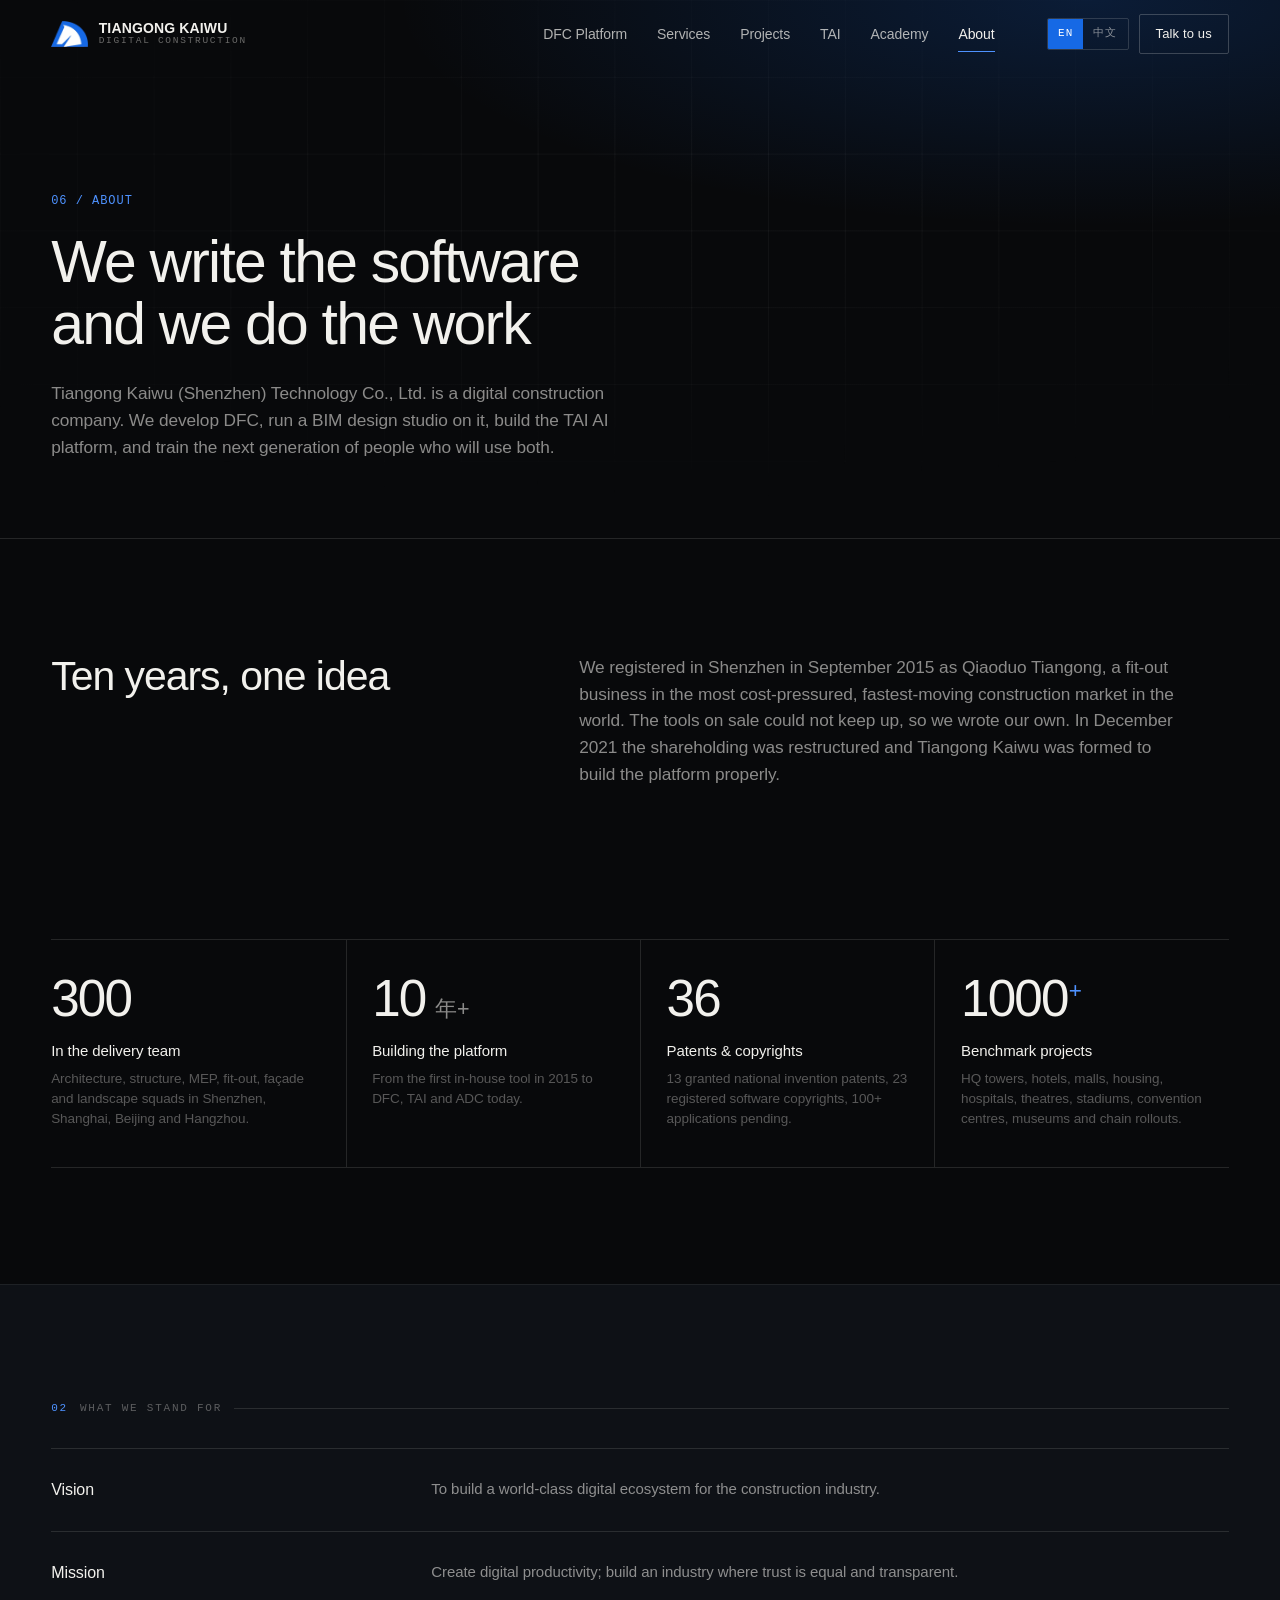
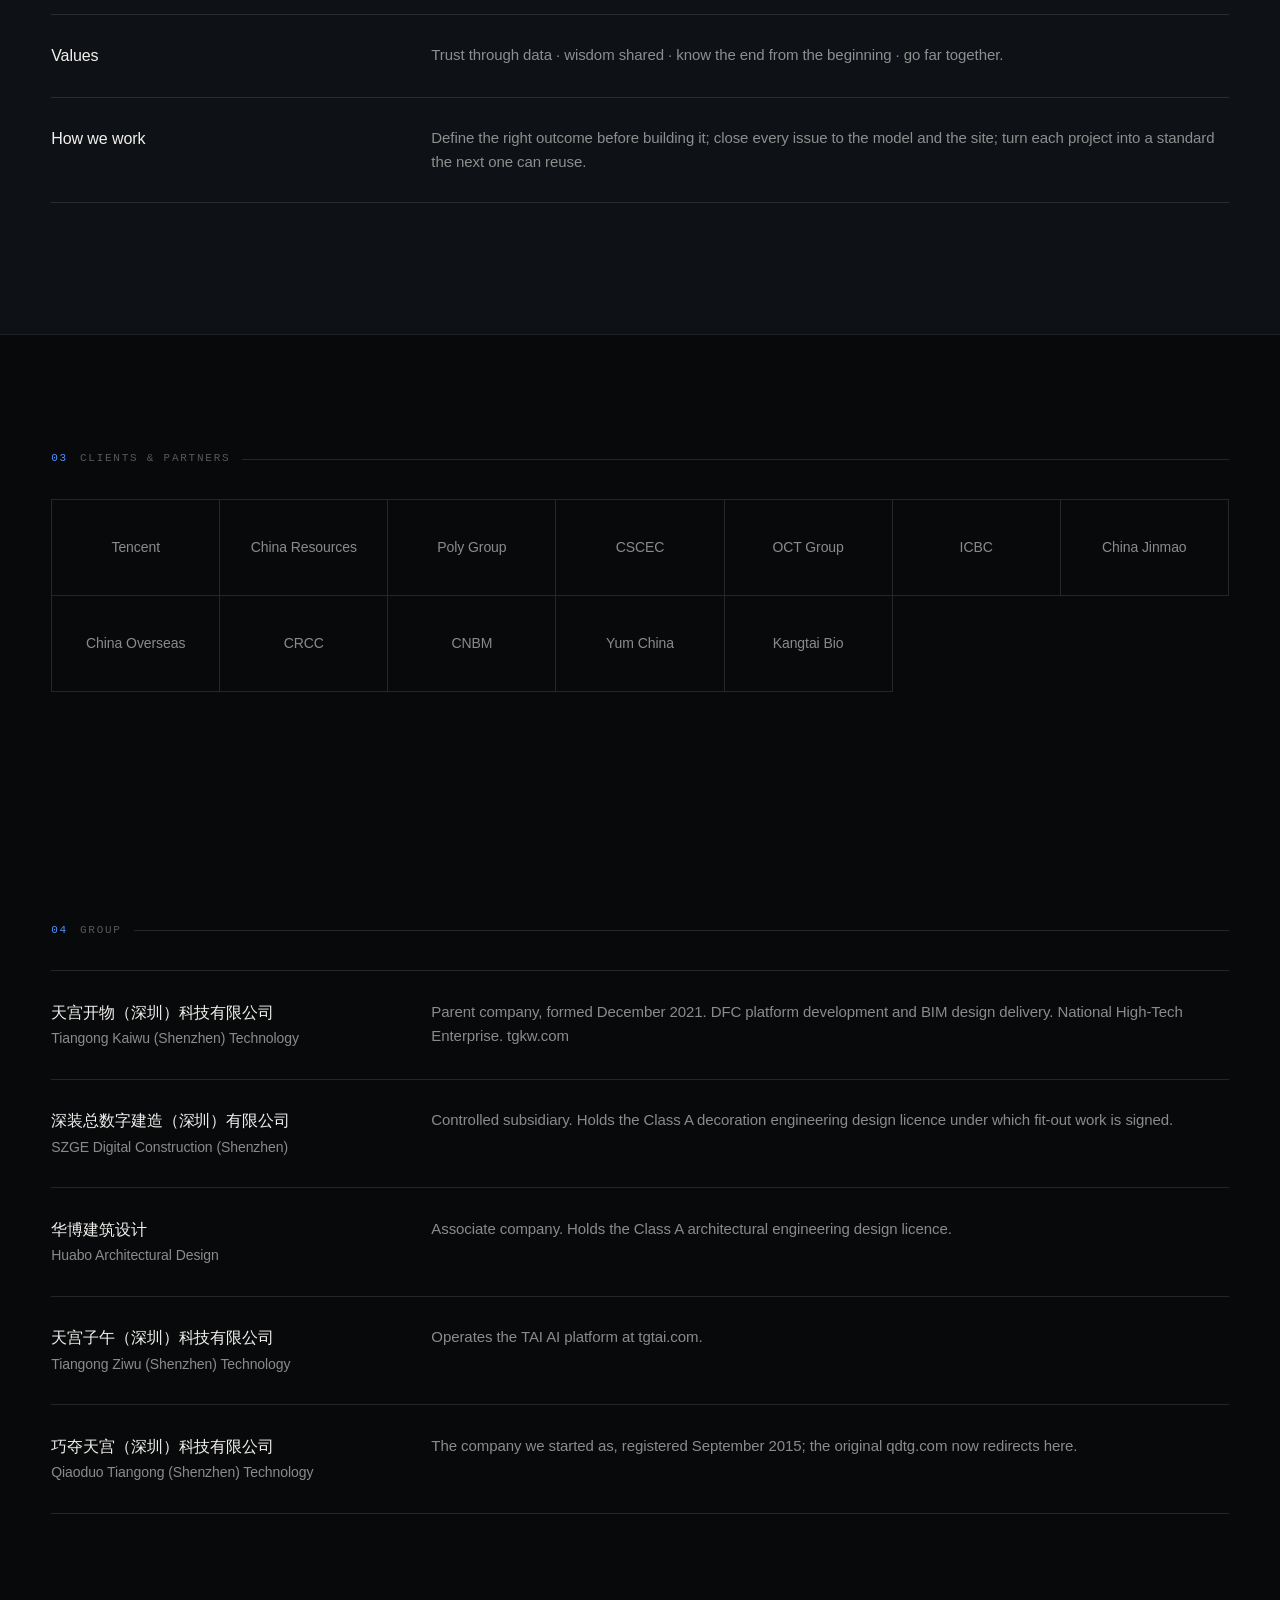
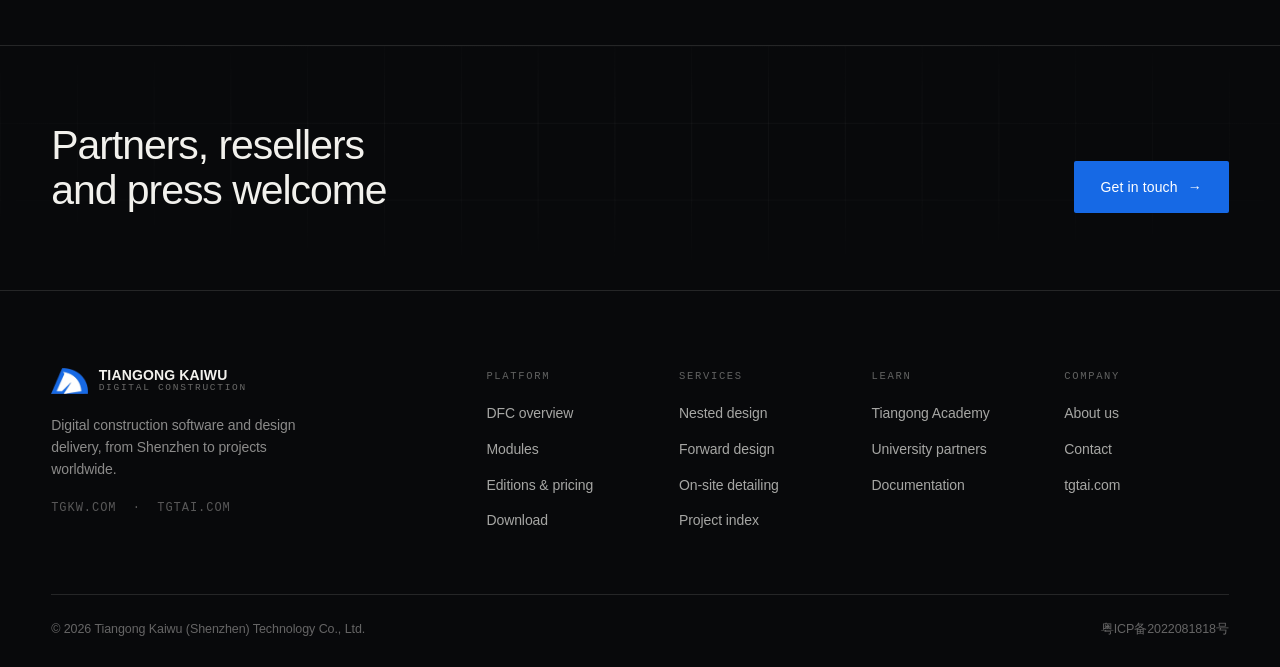
==== about.html @ 5122f786 "按 2026-09-18 会议纪要修改官网 团队规模口径（纪要第 1 条 / 核心结论第二条）   首页「150 人的设计团队」改为「300 人的实施落地团队」。同页数据条的   238、论证段的 7" ====
<!DOCTYPE html>
<html lang="en" data-lang="en">
<head>
<meta charset="UTF-8">
<meta name="viewport" content="width=device-width, initial-scale=1">
<title>About — Tiangong Kaiwu</title>
<meta name="description" content="Tiangong Kaiwu (Shenzhen) Technology Co., Ltd. — a 300-strong delivery team building on the DFC digital construction platform and delivering design on it since 2015. 1000+ benchmark projects, 13 invention patents, Class A design licences.">
<link rel="icon" href="assets/img/tgkw_logo.png">
<link rel="stylesheet" href="assets/css/main.css">
</head>
<body>
<header data-hdr></header>

<main>
  <section class="phero">
    <div class="blueprint"></div>
    <div class="wrap">
      <p class="mono accent reveal" style="margin-bottom:20px">06 / <span data-lang="en">ABOUT</span><span data-lang="zh">关于我们</span></p>
      <h1 class="h1 reveal" data-delay="60" style="max-width:20ch">
        <span data-lang="en">We write the software and we do the work</span>
        <span data-lang="zh">我们写软件，也亲自做项目</span>
      </h1>
      <p class="lede reveal" data-delay="120">
        <span data-lang="en">Tiangong Kaiwu (Shenzhen) Technology Co., Ltd. is a digital construction company. We develop DFC, run a BIM design studio on it, build the TAI AI platform, and train the next generation of people who will use both.</span>
        <span data-lang="zh">天宫开物（深圳）科技有限公司是一家数字建造公司：研发 DFC 平台，用它承接 BIM 设计业务，开发 TAI 人工智能平台，并培养使用这两者的人才。</span>
      </p>
    </div>
  </section>

  <section class="section">
    <div class="wrap">
      <div class="grid grid--sidecar">
        <h2 class="h2 reveal">
          <span data-lang="en">Ten years, one idea</span>
          <span data-lang="zh">十年，一件事</span>
        </h2>
        <div>
          <p class="lede reveal" data-delay="60">
            <span data-lang="en">We registered in Shenzhen in September 2015 as Qiaoduo Tiangong, a fit-out business in the most cost-pressured, fastest-moving construction market in the world. The tools on sale could not keep up, so we wrote our own. In December 2021 the shareholding was restructured and Tiangong Kaiwu was formed to build the platform properly.</span>
            <span data-lang="zh">2015 年 9 月，我们以"巧夺天宫"之名在深圳注册，做的是装饰——全球成本压力最大、节奏最快的建造市场。市面上的工具跟不上，我们就自己写。2021 年 12 月完成股权重置，设立天宫开物，把平台正式做起来。</span>
          </p>
          <p class="lede reveal" data-delay="100" style="margin-top:20px">
            <span data-lang="en">Over ¥100m has gone into DFC, TAI and ADC since. The bet has not changed: one data model, carried from the first sketch to the handover file, is worth more than any single clever tool.</span>
            <span data-lang="zh">此后在 DFC、TAI 与 ADC 上的投入超过 1 亿元。赌的还是同一件事：一套数据模型，从第一张草图一直带到竣工交付，比任何单点的好工具都值钱。</span>
          </p>
        </div>
      </div>

      <ul class="stats mt-l reveal">
        <li>
          <span class="stats__n">300</span>
          <span class="stats__l"><span data-lang="en">In the delivery team</span><span data-lang="zh">实施落地团队</span></span>
          <span class="stats__d"><span data-lang="en">Architecture, structure, MEP, fit-out, façade and landscape squads in Shenzhen, Shanghai, Beijing and Hangzhou.</span>
            <span data-lang="zh">建筑、结构、机电、装饰、幕墙、园林各专业项目组，分布于深圳、上海、北京、杭州。</span></span>
        </li>
        <li>
          <span class="stats__n">10<small> 年+</small></span>
          <span class="stats__l"><span data-lang="en">Building the platform</span><span data-lang="zh">平台自研积累</span></span>
          <span class="stats__d"><span data-lang="en">From the first in-house tool in 2015 to DFC, TAI and ADC today.</span>
            <span data-lang="zh">从 2015 年自用的第一版工具，到今天的 DFC、TAI 与 ADC。</span></span>
        </li>
        <li>
          <span class="stats__n">36</span>
          <span class="stats__l"><span data-lang="en">Patents &amp; copyrights</span><span data-lang="zh">专利与软著</span></span>
          <span class="stats__d"><span data-lang="en">13 granted national invention patents, 23 registered software copyrights, 100+ applications pending.</span>
            <span data-lang="zh">13 项国家发明专利授权，23 项核心软件著作权登记，在申专利 100 余项。</span></span>
        </li>
        <li>
          <span class="stats__n">1000<sup>+</sup></span>
          <span class="stats__l"><span data-lang="en">Benchmark projects</span><span data-lang="zh">标杆项目案例</span></span>
          <span class="stats__d"><span data-lang="en">HQ towers, hotels, malls, housing, hospitals, theatres, stadiums, convention centres, museums and chain rollouts.</span>
            <span data-lang="zh">总部大厦、酒店、商场、住宅、医院、大剧院、体育场馆、会议中心、博物馆与连锁品牌。</span></span>
        </li>
      </ul>
    </div>
  </section>

  <section class="section" data-surface="alt">
    <div class="wrap">
      <p class="eyebrow reveal"><span class="num">02</span>
        <span data-lang="en">What we stand for</span><span data-lang="zh">企业文化</span></p>
      <dl class="deflist reveal">
        <div><dt><span data-lang="en">Vision</span><span data-lang="zh">愿景</span></dt>
          <dd><span data-lang="en">To build a world-class digital ecosystem for the construction industry.</span>
              <span data-lang="zh">建设世界一流的建筑产业数字化生态发展平台。</span></dd></div>
        <div><dt><span data-lang="en">Mission</span><span data-lang="zh">使命</span></dt>
          <dd><span data-lang="en">Create digital productivity; build an industry where trust is equal and transparent.</span>
              <span data-lang="zh">创新数字生产力，建设平等透明的产业信用。</span></dd></div>
        <div><dt><span data-lang="en">Values</span><span data-lang="zh">价值观</span></dt>
          <dd><span data-lang="en">Trust through data · wisdom shared · know the end from the beginning · go far together.</span>
              <span data-lang="zh">数字互信 · 智慧相伴 · 见始知终 · 力聚行远</span></dd></div>
        <div><dt><span data-lang="en">How we work</span><span data-lang="zh">三精原则</span></dt>
          <dd><span data-lang="en">Define the right outcome before building it; close every issue to the model and the site; turn each project into a standard the next one can reuse.</span>
              <span data-lang="zh">精准界定——先定义正确结果；精效靠谱——问题闭环到底、成果能验证；精进创新——把项目经验沉淀为可复制的标准。</span></dd></div>
      </dl>
    </div>
  </section>

  <section class="section">
    <div class="wrap">
      <p class="eyebrow reveal"><span class="num">03</span>
        <span data-lang="en">Clients &amp; partners</span><span data-lang="zh">客户与伙伴</span></p>
      <ul class="logos reveal" data-clients></ul>
    </div>
  </section>

  <section class="section">
    <div class="wrap">
      <p class="eyebrow reveal"><span class="num">04</span>
        <span data-lang="en">Group</span><span data-lang="zh">集团架构</span></p>
      <dl class="deflist reveal">
        <div><dt>天宫开物（深圳）科技有限公司<br><span class="small">Tiangong Kaiwu (Shenzhen) Technology</span></dt>
          <dd><span data-lang="en">Parent company, formed December 2021. DFC platform development and BIM design delivery. National High-Tech Enterprise. tgkw.com</span>
              <span data-lang="zh">母公司，2021 年 12 月设立。DFC 平台研发与 BIM 设计交付。国家高新技术企业。tgkw.com</span></dd></div>
        <div><dt>深装总数字建造（深圳）有限公司<br><span class="small">SZGE Digital Construction (Shenzhen)</span></dt>
          <dd><span data-lang="en">Controlled subsidiary. Holds the Class A decoration engineering design licence under which fit-out work is signed.</span>
              <span data-lang="zh">控股子公司，具备建筑装饰工程设计专项甲级资质，装饰类业务由其签署。</span></dd></div>
        <div><dt>华博建筑设计<br><span class="small">Huabo Architectural Design</span></dt>
          <dd><span data-lang="en">Associate company. Holds the Class A architectural engineering design licence.</span>
              <span data-lang="zh">参股公司，具备建筑行业（建筑工程）设计甲级资质。</span></dd></div>
        <div><dt>天宫子午（深圳）科技有限公司<br><span class="small">Tiangong Ziwu (Shenzhen) Technology</span></dt>
          <dd><span data-lang="en">Operates the TAI AI platform at tgtai.com.</span>
              <span data-lang="zh">运营 TAI 人工智能平台 tgtai.com。</span></dd></div>
        <div><dt>巧夺天宫（深圳）科技有限公司<br><span class="small">Qiaoduo Tiangong (Shenzhen) Technology</span></dt>
          <dd><span data-lang="en">The company we started as, registered September 2015; the original qdtg.com now redirects here.</span>
              <span data-lang="zh">公司前身，2015 年 9 月注册；原 qdtg.com 域名现已跳转至本站。</span></dd></div>
      </dl>
    </div>
  </section>

  <section class="section section--tight cta">
    <div class="blueprint"></div>
    <div class="wrap cta__in">
      <h2 class="h2 reveal" style="max-width:22ch">
        <span data-lang="en">Partners, resellers and press welcome</span>
        <span data-lang="zh">欢迎合作伙伴、代理商与媒体联系</span>
      </h2>
      <div class="btn-row reveal" data-delay="60" style="margin-top:0">
        <a class="btn btn--primary" href="contact.html">
          <span data-lang="en">Get in touch</span><span data-lang="zh">联系我们</span> <span class="arw">→</span></a>
      </div>
    </div>
  </section>
</main>

<footer data-ftr></footer>
<script src="assets/js/data.js"></script>
<script src="assets/js/site.js"></script>
</body>
</html>
---- assets/css/main.css ----
/* ==========================================================================
   TIANGONG KAIWU — Design System
   Edit tokens here; everything else inherits.
   ========================================================================== */

/* ---- 1. Tokens ---------------------------------------------------------- */
:root{
  /* Brand */
  --brand:        #1669E5;
  --brand-lift:   #4E92FF;
  --brand-deep:   #0B3F8F;

  /* Ink surfaces (default = dark) */
  --bg:           #08090B;
  --bg-2:         #0E1116;
  --bg-3:         #151A21;
  --fg:           #F2F1ED;
  --muted:        rgba(242,241,237,.56);
  --faint:        rgba(242,241,237,.34);
  --line:         rgba(242,241,237,.12);
  --line-soft:    rgba(242,241,237,.07);

  /* Type */
  --font-sans: -apple-system, BlinkMacSystemFont, "Segoe UI", "Helvetica Neue",
               "PingFang SC", "Hiragino Sans GB", "Microsoft YaHei",
               "Source Han Sans SC", "Noto Sans CJK SC", sans-serif;
  --font-mono: ui-monospace, SFMono-Regular, "SF Mono", Menlo, Consolas,
               "Liberation Mono", monospace;

  /* Rhythm */
  --wrap:       1400px;
  --gutter:     clamp(20px, 4vw, 56px);
  --sec-y:      clamp(72px, 9vw, 152px);
  --radius:     2px;
  --radius-lg:  4px;

  /* Motion */
  --ease: cubic-bezier(.22,.61,.36,1);
}

/* Alt surface — put data-surface="alt" on any <section> for a subtle
   step up from the page background while staying in the dark palette. */
[data-surface="alt"]{
  --bg:        #0E1116;
  --bg-2:      #161B22;
  --bg-3:      #1D242E;
}
.section[data-surface="alt"]{ border-block:1px solid var(--line-soft); }
.section[data-surface="alt"]:last-child{ border-bottom:0; }

/* Light surface — available but unused; the site runs one dark palette. */
[data-surface="light"]{
  --bg:        #F2F1ED;
  --bg-2:      #E8E6E0;
  --bg-3:      #DEDBD3;
  --fg:        #08090B;
  --muted:     rgba(8,9,11,.60);
  --faint:     rgba(8,9,11,.38);
  --line:      rgba(8,9,11,.14);
  --line-soft: rgba(8,9,11,.08);
}

/* ---- 2. Reset ----------------------------------------------------------- */
*,*::before,*::after{ box-sizing:border-box; }
html{ -webkit-text-size-adjust:100%; scroll-behavior:smooth; }
body{
  margin:0; background:var(--bg); color:var(--fg);
  font-family:var(--font-sans); font-size:16px; line-height:1.6;
  font-weight:400; letter-spacing:-.005em;
  -webkit-font-smoothing:antialiased; -moz-osx-font-smoothing:grayscale;
  overflow-x:hidden;
}
img,svg,video{ display:block; max-width:100%; }
a{ color:inherit; text-decoration:none; }
button{ font:inherit; color:inherit; background:none; border:0; cursor:pointer; }
input,select,textarea{ font:inherit; color:inherit; }
h1,h2,h3,h4,p,figure{ margin:0; }
ul,ol{ margin:0; padding:0; list-style:none; }
::selection{ background:var(--brand); color:#fff; }
:focus-visible{ outline:2px solid var(--brand-lift); outline-offset:3px; }

/* ---- 3. Bilingual switch ------------------------------------------------ */
/* Markup pattern:  <span data-lang="en">Design</span><span data-lang="zh">设计</span> */
html[data-lang="en"] [data-lang="zh"],
html[data-lang="zh"] [data-lang="en"]{ display:none !important; }

/* ---- 4. Layout ---------------------------------------------------------- */
.wrap{ width:100%; max-width:var(--wrap); margin-inline:auto; padding-inline:var(--gutter); }
.section{ background:var(--bg); color:var(--fg); padding-block:var(--sec-y); position:relative; }
.section--tight{ padding-block:clamp(48px,6vw,88px); }
.section--flush{ padding-block:0; }
.rule{ height:1px; background:var(--line); border:0; margin:0; }

.grid{ display:grid; gap:clamp(20px,2.4vw,36px); }
.grid--2{ grid-template-columns:repeat(2,1fr); }
.grid--3{ grid-template-columns:repeat(3,1fr); }
.grid--4{ grid-template-columns:repeat(4,1fr); }
.grid--sidecar{ grid-template-columns:minmax(0,5fr) minmax(0,7fr); gap:clamp(28px,5vw,80px); }
@media (max-width:900px){
  .grid--2,.grid--3,.grid--4,.grid--sidecar{ grid-template-columns:1fr; }
}
@media (min-width:901px) and (max-width:1180px){
  .grid--4{ grid-template-columns:repeat(2,1fr); }
}

/* ---- 5. Type ------------------------------------------------------------ */
.eyebrow{
  font-family:var(--font-mono); font-size:11px; letter-spacing:.16em;
  text-transform:uppercase; color:var(--faint);
  display:flex; align-items:center; gap:12px; margin-bottom:clamp(20px,2.4vw,32px);
}
.eyebrow::after{ content:""; flex:1; height:1px; background:var(--line); }
.eyebrow .num{ color:var(--brand-lift); }

.display{
  font-size:clamp(40px,7.2vw,104px); line-height:.98;
  letter-spacing:-.035em; font-weight:500; text-wrap:balance;
}
.h1{ font-size:clamp(32px,4.6vw,64px); line-height:1.05; letter-spacing:-.03em; font-weight:500; text-wrap:balance; }
.h2{ font-size:clamp(26px,3.2vw,44px); line-height:1.1;  letter-spacing:-.025em; font-weight:500; text-wrap:balance; }
.h3{ font-size:clamp(19px,1.6vw,24px); line-height:1.25; letter-spacing:-.015em; font-weight:500; }
.lede{ font-size:clamp(17px,1.35vw,21px); line-height:1.55; color:var(--muted); max-width:62ch; }
.body{ color:var(--muted); max-width:66ch; }
.small{ font-size:14px; color:var(--muted); }
.mono{ font-family:var(--font-mono); font-size:12px; letter-spacing:.08em; text-transform:uppercase; }
.accent{ color:var(--brand-lift); }
html[data-lang="zh"] .display,
html[data-lang="zh"] .h1{ letter-spacing:-.01em; line-height:1.12; }

/* ---- 6. Buttons --------------------------------------------------------- */
.btn{
  display:inline-flex; align-items:center; gap:10px;
  padding:14px 26px; border-radius:var(--radius);
  font-size:14px; font-weight:500; letter-spacing:.01em;
  border:1px solid transparent; transition:.25s var(--ease);
  white-space:nowrap;
}
.btn .arw{ transition:transform .25s var(--ease); }
.btn:hover .arw{ transform:translateX(4px); }
.btn--primary{ background:var(--brand); color:#fff; }
.btn--primary:hover{ background:var(--brand-lift); }
.btn--ghost{ border-color:var(--line); color:var(--fg); }
.btn--ghost:hover{ border-color:var(--fg); background:color-mix(in srgb, var(--fg) 6%, transparent); }
.btn--sm{ padding:9px 16px; font-size:13px; }
.btn-row{ display:flex; flex-wrap:wrap; gap:12px; margin-top:clamp(28px,3vw,40px); }

.link{
  display:inline-flex; align-items:center; gap:8px;
  font-size:14px; padding-bottom:3px;
  border-bottom:1px solid var(--line); transition:.25s var(--ease);
}
.link:hover{ border-color:var(--brand-lift); color:var(--brand-lift); }

/* ---- 7. Header ---------------------------------------------------------- */
.hdr{
  position:fixed; inset:0 0 auto 0; z-index:100;
  border-bottom:1px solid transparent; transition:.3s var(--ease);
}
.hdr.is-stuck{
  background:color-mix(in srgb, #08090B 82%, transparent);
  backdrop-filter:blur(16px) saturate(150%);
  -webkit-backdrop-filter:blur(16px) saturate(150%);
  border-bottom-color:rgba(242,241,237,.10);
}
.hdr__in{ display:flex; align-items:center; gap:clamp(20px,3vw,48px); height:68px; }
.brand{ display:flex; align-items:center; gap:11px; flex:0 0 auto; }
.brand img{ height:26px; width:auto; }
.brand__txt{ font-size:14px; font-weight:600; letter-spacing:.01em; line-height:1.1; color:#F2F1ED; }
.brand__txt small{ display:block; font-family:var(--font-mono); font-size:9.5px;
  letter-spacing:.18em; color:rgba(242,241,237,.42); font-weight:400; text-transform:uppercase; }

.nav{ display:flex; align-items:center; gap:2px; margin-left:auto; }
.nav a{
  position:relative; padding:9px 14px; font-size:14px;
  color:rgba(242,241,237,.72); transition:color .2s var(--ease);
}
.nav a:hover,.nav a[aria-current="page"]{ color:#F2F1ED; }
.nav a[aria-current="page"]::after{
  content:""; position:absolute; left:14px; right:14px; bottom:2px;
  height:1px; background:var(--brand-lift);
}
.hdr__act{ display:flex; align-items:center; gap:10px; flex:0 0 auto; }

.lang{ display:flex; border:1px solid rgba(242,241,237,.16); border-radius:var(--radius); overflow:hidden; }
.lang button{
  padding:6px 10px; font-family:var(--font-mono); font-size:11px; letter-spacing:.1em;
  color:rgba(242,241,237,.55); transition:.2s var(--ease);
}
.lang button[aria-pressed="true"]{ background:var(--brand); color:#fff; }
.hdr .btn--ghost{ border-color:rgba(242,241,237,.22); color:#F2F1ED; }
.hdr .btn--ghost:hover{ border-color:#F2F1ED; background:rgba(242,241,237,.07); }

.burger{ display:none; width:40px; height:40px; align-items:center; justify-content:center; }
.burger span{ display:block; width:20px; height:1.5px; background:#F2F1ED; position:relative; transition:.25s var(--ease); }
.burger span::before,.burger span::after{
  content:""; position:absolute; left:0; width:20px; height:1.5px; background:#F2F1ED; transition:.25s var(--ease);
}
.burger span::before{ top:-6px; } .burger span::after{ top:6px; }
.burger[aria-expanded="true"] span{ background:transparent; }
.burger[aria-expanded="true"] span::before{ top:0; transform:rotate(45deg); }
.burger[aria-expanded="true"] span::after{ top:0; transform:rotate(-45deg); }

@media (max-width:1060px){
  .nav{
    position:fixed; inset:68px 0 auto 0; flex-direction:column; align-items:stretch; gap:0;
    background:#0E1116; border-bottom:1px solid rgba(242,241,237,.12);
    padding:8px var(--gutter) 24px; margin:0;
    transform:translateY(-8px); opacity:0; pointer-events:none; transition:.28s var(--ease);
  }
  .nav.is-open{ transform:none; opacity:1; pointer-events:auto; }
  .nav a{ padding:15px 0; border-bottom:1px solid rgba(242,241,237,.07); font-size:17px; }
  .nav a[aria-current="page"]::after{ display:none; }
  .burger{ display:flex; margin-left:auto; }
  .hdr__act{ margin-left:0; }
  .hdr__act .btn{ display:none; }
}

/* ---- 8. Hero ------------------------------------------------------------ */
.hero{
  position:relative; min-height:clamp(560px,92vh,940px);
  display:flex; align-items:flex-end; padding-top:140px; padding-bottom:clamp(48px,6vw,80px);
  overflow:hidden; background:var(--bg);
}
.hero__bg{ position:absolute; inset:0; z-index:0; }
.hero__bg::after{
  content:""; position:absolute; inset:0;
  background:
    radial-gradient(120% 80% at 78% 18%, rgba(22,105,229,.22), transparent 62%),
    linear-gradient(180deg, rgba(8,9,11,.55) 0%, rgba(8,9,11,.10) 38%, rgba(8,9,11,.94) 100%);
}
.hero__in{ position:relative; z-index:1; width:100%; }
.hero__grid{ display:grid; grid-template-columns:minmax(0,1fr) auto; gap:40px; align-items:end; }
@media (max-width:900px){ .hero__grid{ grid-template-columns:1fr; } }
.hero .lede{ margin-top:clamp(20px,2.4vw,28px); }

/* Animated axonometric model — pointer parallax on the container, motion in the SVG */
.hero__model{
  position:absolute; right:-6%; top:6%; width:min(58vw,820px); aspect-ratio:900/760;
  z-index:0; pointer-events:none; opacity:.62;
  transform:translate3d(var(--px,0px), var(--py,0px), 0);
  transition:transform .65s var(--ease); will-change:transform;
}
.hero__model object,
.hero__model img{ display:block; width:100%; height:100%; border:0; pointer-events:none; }
.hero__model::before{
  content:""; position:absolute; z-index:-1; inset:14% 10% 18% 10%;
  background:radial-gradient(60% 55% at 50% 45%, rgba(78,146,255,.30), transparent 70%);
  filter:blur(46px); animation:modelBloom 9s ease-in-out infinite;
}
@keyframes modelBloom{ 0%,100%{ opacity:.55; transform:scale(.94) } 50%{ opacity:1; transform:scale(1.04) } }
@media (max-width:900px){
  .hero__model{ right:-14%; top:2%; width:min(96vw,620px); opacity:.34; }
}
@media (prefers-reduced-motion:reduce){
  .hero__model{ transform:none; transition:none; }
}

.hero__meta{ display:flex; gap:clamp(24px,4vw,64px); flex-wrap:wrap;
  border-top:1px solid var(--line); margin-top:clamp(40px,5vw,64px); padding-top:24px; }
.metric__n{ font-size:clamp(28px,3vw,40px); font-weight:500; letter-spacing:-.03em; line-height:1; }
.metric__l{ font-family:var(--font-mono); font-size:11px; letter-spacing:.12em;
  text-transform:uppercase; color:var(--faint); margin-top:8px; }

/* Blueprint grid backdrop */
.blueprint{
  position:absolute; inset:0;
  background-image:
    linear-gradient(rgba(242,241,237,.045) 1px, transparent 1px),
    linear-gradient(90deg, rgba(242,241,237,.045) 1px, transparent 1px);
  background-size:clamp(48px,6vw,88px) clamp(48px,6vw,88px);
  mask-image:radial-gradient(90% 70% at 50% 40%, #000 20%, transparent 78%);
  -webkit-mask-image:radial-gradient(90% 70% at 50% 40%, #000 20%, transparent 78%);
}

/* ---- 9. Cards ----------------------------------------------------------- */
.card{
  position:relative; display:flex; flex-direction:column;
  padding:clamp(24px,2.4vw,36px); border:1px solid var(--line);
  border-radius:var(--radius-lg); background:var(--bg-2);
  transition:.3s var(--ease); min-height:100%;
}
a.card:hover{ border-color:color-mix(in srgb, var(--brand-lift) 55%, var(--line)); transform:translateY(-3px); }
.card__ix{ font-family:var(--font-mono); font-size:11px; letter-spacing:.14em; color:var(--brand-lift); }
.card__t{ font-size:clamp(18px,1.5vw,22px); font-weight:500; letter-spacing:-.015em; margin-top:clamp(40px,4.5vw,64px); }
.card__d{ color:var(--muted); font-size:15px; margin-top:12px; }
.card__f{ margin-top:auto; padding-top:22px; display:flex; align-items:center; gap:8px; font-size:13px; color:var(--brand-lift); }

/* Thumb-led card (projects) */
.tile{ display:block; border:1px solid var(--line); border-radius:var(--radius-lg);
  overflow:hidden; background:var(--bg-2); transition:.3s var(--ease); }
.tile:hover{ border-color:color-mix(in srgb, var(--brand-lift) 55%, var(--line)); transform:translateY(-3px); }
.tile__ph{
  aspect-ratio:4/3; position:relative; overflow:hidden;
  background:
    linear-gradient(135deg, var(--bg-3), var(--bg-2)),
    var(--bg-3);
  display:grid; place-items:center;
}
.tile__ph img{ position:absolute; inset:0; width:100%; height:100%; object-fit:cover;
  transition:transform .6s var(--ease); }
.tile:hover .tile__ph img{ transform:scale(1.04); }
.tile__ph::before{ /* placeholder blueprint texture when no <img> */
  content:""; position:absolute; inset:0;
  background-image:
    linear-gradient(rgba(242,241,237,.06) 1px,transparent 1px),
    linear-gradient(90deg, rgba(242,241,237,.06) 1px,transparent 1px);
  background-size:28px 28px;
}
.tile__ph .ph-mark{ position:relative; font-family:var(--font-mono); font-size:11px;
  letter-spacing:.14em; color:var(--faint); text-transform:uppercase; }
.tile__b{ padding:20px clamp(18px,1.6vw,24px) 24px; }
.tile__cat{ font-family:var(--font-mono); font-size:10.5px; letter-spacing:.14em;
  text-transform:uppercase; color:var(--brand-lift); }
.tile__t{ font-size:17px; font-weight:500; letter-spacing:-.01em; margin-top:10px; line-height:1.3; }
.tile__m{ font-size:13px; color:var(--faint); margin-top:8px; }

/* ---- 10. Feature rows --------------------------------------------------- */
.frow{ display:grid; grid-template-columns:minmax(0,1fr) minmax(0,1fr);
  gap:clamp(28px,5vw,80px); align-items:center; padding-block:clamp(40px,5vw,72px);
  border-top:1px solid var(--line); }
.frow:first-of-type{ border-top:0; }
.frow--flip > *:first-child{ order:2; }
@media (max-width:900px){ .frow{ grid-template-columns:1fr; } .frow--flip > *:first-child{ order:0; } }
.frow__media{ aspect-ratio:16/11; border:1px solid var(--line); border-radius:var(--radius-lg);
  background:var(--bg-2); position:relative; overflow:hidden; display:grid; place-items:center; }
.frow__media img{ position:absolute; inset:0; width:100%; height:100%; object-fit:cover; }

/* ---- 11. Lists ---------------------------------------------------------- */
.checks{ margin-top:24px; display:grid; gap:12px; }
.checks li{ display:flex; gap:12px; align-items:flex-start; font-size:15px; color:var(--muted); }
.checks li::before{ content:""; flex:0 0 auto; width:6px; height:6px; margin-top:9px;
  background:var(--brand-lift); border-radius:50%; }

.deflist{ border-top:1px solid var(--line); }
.deflist > div{ display:grid; grid-template-columns:minmax(0,3fr) minmax(0,7fr);
  gap:clamp(16px,3vw,48px); padding-block:clamp(20px,2.2vw,30px); border-bottom:1px solid var(--line); }
@media (max-width:760px){ .deflist > div{ grid-template-columns:1fr; gap:8px; } }
.deflist dt{ font-size:16px; font-weight:500; }
.deflist dd{ margin:0; color:var(--muted); font-size:15px; }

/* ---- 12. Logo wall ------------------------------------------------------ */
.logos{ display:grid; grid-template-columns:repeat(auto-fill,minmax(160px,1fr));
  border-top:1px solid var(--line); border-left:1px solid var(--line); }
.logos li{ display:grid; place-items:center; min-height:96px; padding:18px;
  border-right:1px solid var(--line); border-bottom:1px solid var(--line);
  font-size:14px; color:var(--muted); text-align:center; transition:.25s var(--ease); }
.logos li:hover{ color:var(--fg); background:color-mix(in srgb, var(--fg) 4%, transparent); }
.logos img{ max-height:32px; width:auto; opacity:.6; filter:grayscale(1); transition:.25s var(--ease); }
.logos li:hover img{ opacity:1; filter:none; }

/* ---- 13. Filters -------------------------------------------------------- */
.filters{ display:flex; flex-wrap:wrap; gap:8px; margin-bottom:clamp(28px,3vw,44px); }
.chip{ padding:8px 16px; border:1px solid var(--line); border-radius:100px;
  font-size:13px; color:var(--muted); transition:.2s var(--ease); }
.chip:hover{ color:var(--fg); border-color:var(--fg); }
.chip[aria-pressed="true"]{ background:var(--brand); border-color:var(--brand); color:#fff; }

/* ---- 14. CTA band ------------------------------------------------------- */
.cta{ position:relative; overflow:hidden; border-top:1px solid var(--line); }
.cta .blueprint{ opacity:.8; }
.cta__in{ position:relative; z-index:1; display:flex; flex-wrap:wrap; gap:32px;
  align-items:flex-end; justify-content:space-between; }

/* ---- 15. Footer --------------------------------------------------------- */
.ftr{ background:#08090B; color:#F2F1ED; border-top:1px solid rgba(242,241,237,.12); padding-block:clamp(48px,6vw,80px) 28px; }
.ftr__top{ display:grid; grid-template-columns:minmax(0,4fr) minmax(0,8fr);
  gap:clamp(32px,5vw,72px); padding-bottom:clamp(36px,4vw,56px); }
@media (max-width:860px){ .ftr__top{ grid-template-columns:1fr; } }
.ftr__cols{ display:grid; grid-template-columns:repeat(4,1fr); gap:28px; }
@media (max-width:860px){ .ftr__cols{ grid-template-columns:repeat(2,1fr); } }
.ftr h4{ font-family:var(--font-mono); font-size:10.5px; letter-spacing:.16em;
  text-transform:uppercase; color:rgba(242,241,237,.38); margin-bottom:16px; font-weight:400; }
.ftr li{ margin-bottom:10px; }
.ftr li a{ font-size:14px; color:rgba(242,241,237,.68); transition:color .2s var(--ease); }
.ftr li a:hover{ color:#F2F1ED; }
.ftr__btm{ border-top:1px solid rgba(242,241,237,.12); padding-top:24px;
  display:flex; flex-wrap:wrap; gap:16px; justify-content:space-between;
  font-size:12.5px; color:rgba(242,241,237,.40); }
.ftr__btm a{ color:inherit; } .ftr__btm a:hover{ color:#F2F1ED; }

/* ---- 16. Forms ---------------------------------------------------------- */
.field{ display:grid; gap:8px; }
.field label{ font-family:var(--font-mono); font-size:10.5px; letter-spacing:.14em;
  text-transform:uppercase; color:var(--faint); }
.field input,.field select,.field textarea{
  width:100%; padding:13px 14px; background:var(--bg-2);
  border:1px solid var(--line); border-radius:var(--radius); transition:.2s var(--ease);
}
.field input:focus,.field select:focus,.field textarea:focus{ border-color:var(--brand-lift); outline:none; }
.field textarea{ min-height:120px; resize:vertical; }

/* ---- 17. Reveal --------------------------------------------------------- */
.reveal{ opacity:0; transform:translateY(18px); transition:opacity .7s var(--ease), transform .7s var(--ease); }
.reveal.is-in{ opacity:1; transform:none; }
@media (prefers-reduced-motion:reduce){
  .reveal{ opacity:1; transform:none; transition:none; }
  *{ animation-duration:.01ms !important; transition-duration:.01ms !important; }
  html{ scroll-behavior:auto; }
}

/* ---- 18. Utilities ------------------------------------------------------ */
.mt-s{ margin-top:12px; } .mt-m{ margin-top:24px; } .mt-l{ margin-top:clamp(32px,4vw,56px); }
.sr-only{ position:absolute; width:1px; height:1px; padding:0; margin:-1px; overflow:hidden;
  clip:rect(0 0 0 0); white-space:nowrap; border:0; }

/* ---- 19. Page hero (inner pages) ---------------------------------------- */
.phero{
  position:relative; overflow:hidden; background:var(--bg);
  padding-top:clamp(132px,15vw,196px); padding-bottom:clamp(48px,6vw,84px);
  border-bottom:1px solid var(--line);
}
.phero::after{
  content:""; position:absolute; inset:0; pointer-events:none;
  background:radial-gradient(90% 70% at 85% 0%, rgba(22,105,229,.20), transparent 60%);
}
.phero > .wrap{ position:relative; z-index:1; }
.phero .lede{ margin-top:clamp(18px,2vw,26px); }

/* ---- 20. Editions / pricing --------------------------------------------- */
.plans{ display:grid; grid-template-columns:repeat(4,1fr); gap:0;
  border:1px solid var(--line); border-radius:var(--radius-lg); overflow:hidden; }
@media (max-width:1100px){ .plans{ grid-template-columns:repeat(2,1fr); } }
@media (max-width:660px){ .plans{ grid-template-columns:1fr; } }
.plan{ padding:clamp(24px,2.2vw,32px); border-right:1px solid var(--line); background:var(--bg-2); }
.plan:last-child{ border-right:0; }
@media (max-width:1100px){ .plan:nth-child(2n){ border-right:0; } .plan{ border-bottom:1px solid var(--line); } }
@media (max-width:660px){ .plan{ border-right:0; } }
.plan--hl{ background:color-mix(in srgb, var(--brand) 12%, var(--bg-2)); }
.plan__n{ font-size:18px; font-weight:500; }
.plan__p{ font-size:clamp(22px,2vw,28px); font-weight:500; letter-spacing:-.02em; margin-top:14px; }
.plan__p small{ font-size:13px; color:var(--faint); font-weight:400; letter-spacing:0; }
.plan__d{ font-size:14px; color:var(--muted); margin-top:14px; }
.plan ul{ margin-top:18px; display:grid; gap:9px; }
.plan ul li{ font-size:13.5px; color:var(--muted); padding-left:16px; position:relative; }
.plan ul li::before{ content:"—"; position:absolute; left:0; color:var(--brand-lift); }

/* ---- 21. Steps ---------------------------------------------------------- */
.steps{ counter-reset:s; border-top:1px solid var(--line); }
.steps > li{ counter-increment:s; display:grid;
  grid-template-columns:64px minmax(0,3fr) minmax(0,6fr); gap:clamp(16px,3vw,40px);
  padding-block:clamp(22px,2.6vw,34px); border-bottom:1px solid var(--line); align-items:start; }
@media (max-width:820px){ .steps > li{ grid-template-columns:44px 1fr; }
  .steps > li > p{ grid-column:2; } }
.steps > li::before{ content:counter(s,decimal-leading-zero);
  font-family:var(--font-mono); font-size:12px; letter-spacing:.1em; color:var(--brand-lift); padding-top:5px; }
.steps h3{ font-size:clamp(17px,1.4vw,20px); font-weight:500; letter-spacing:-.01em; }
.steps p{ color:var(--muted); font-size:15px; }

/* ---- 22. Detail meta ---------------------------------------------------- */
.meta-row{ display:grid; grid-template-columns:repeat(4,1fr); gap:24px;
  border-top:1px solid var(--line); border-bottom:1px solid var(--line);
  padding-block:24px; margin-block:clamp(28px,3vw,40px); }
@media (max-width:760px){ .meta-row{ grid-template-columns:repeat(2,1fr); } }
.meta-row--wide{ grid-template-columns:repeat(auto-fit,minmax(130px,1fr)); }
.meta-row dt{ font-family:var(--font-mono); font-size:10.5px; letter-spacing:.14em;
  text-transform:uppercase; color:var(--faint); margin-bottom:8px; }
.meta-row dd{ margin:0; font-size:15px; }

/* ---- Project gallery ---------------------------------------------------- */
.gallery__main{ display:block; }
.gallery__main img{ transition:transform .6s var(--ease); }
.gallery__main:hover img{ transform:scale(1.02); }
.gallery__strip{
  list-style:none; margin:10px 0 0; padding:0;
  display:grid; grid-template-columns:repeat(auto-fit,minmax(88px,1fr)); gap:10px;
}
.gallery__strip button{
  display:block; width:100%; aspect-ratio:4/3; padding:0; cursor:pointer;
  background:var(--bg-2); border:1px solid var(--line); border-radius:var(--radius);
  overflow:hidden; transition:.25s var(--ease);
}
.gallery__strip img{ width:100%; height:100%; object-fit:cover; display:block; opacity:.62;
  transition:opacity .25s var(--ease); }
.gallery__strip button:hover img{ opacity:1; }
.gallery__strip button:hover{ border-color:color-mix(in srgb, var(--brand-lift) 55%, var(--line)); }
.gallery__strip button[aria-current="true"]{ border-color:var(--brand-lift); }
.gallery__strip button[aria-current="true"] img{ opacity:1; }

/* ---- 23. Media frame ---------------------------------------------------- */
.frame{ aspect-ratio:16/9; border:1px solid var(--line); border-radius:var(--radius-lg);
  background:var(--bg-2); position:relative; overflow:hidden; display:grid; place-items:center; }
.frame img{ position:absolute; inset:0; width:100%; height:100%; object-fit:cover; }
.frame::before{ content:""; position:absolute; inset:0;
  background-image:
    linear-gradient(rgba(242,241,237,.05) 1px,transparent 1px),
    linear-gradient(90deg, rgba(242,241,237,.05) 1px,transparent 1px);
  background-size:32px 32px; }
.frame .ph-mark{ position:relative; font-family:var(--font-mono); font-size:11px;
  letter-spacing:.14em; text-transform:uppercase; color:var(--faint); }

/* ---- 23b. TAI before / after -------------------------------------------
   A card is a button holding both images stacked. `.is-after` wipes the
   "after" across with a clip-path and runs a scan line with it, so the
   change reads as something happening rather than a swap.
   Both images in a pair must share an aspect ratio — see TG.taiPairs.
   ------------------------------------------------------------------------ */
.ba-head{ display:flex; align-items:flex-end; justify-content:space-between;
  gap:24px; flex-wrap:wrap; margin-bottom:clamp(28px,3.5vw,48px); }

.ba-all{ display:inline-flex; align-items:center; gap:12px; white-space:nowrap;
  padding:11px 18px; border:1px solid var(--line); border-radius:var(--radius);
  font-family:var(--font-mono); font-size:11px; letter-spacing:.14em;
  text-transform:uppercase; color:var(--muted); transition:.25s var(--ease); }
.ba-all:hover{ border-color:var(--fg); color:var(--fg);
  background:color-mix(in srgb, var(--fg) 6%, transparent); }
.ba-all [data-ba-count]{ color:var(--brand-lift); }
.ba-all .ba-all__off{ display:none; }
.ba-all.is-all .ba-all__off{ display:inline; }
.ba-all.is-all .ba-all__on{ display:none; }

.ba{ display:block; width:100%; text-align:left; padding:0; cursor:pointer; }

.ba__stage{ position:relative; display:block; aspect-ratio:16/10;
  border:1px solid var(--line); border-radius:var(--radius-lg);
  background:var(--bg-2); overflow:hidden; transition:border-color .25s var(--ease); }
.ba__stage::before{ content:""; position:absolute; inset:0; z-index:0;
  background-image:
    linear-gradient(rgba(242,241,237,.05) 1px,transparent 1px),
    linear-gradient(90deg, rgba(242,241,237,.05) 1px,transparent 1px);
  background-size:32px 32px; }
.ba:hover .ba__stage,
.ba:focus-visible .ba__stage{ border-color:color-mix(in srgb, var(--brand-lift) 55%, var(--line)); }
.ba:focus-visible{ outline:none; }
.ba:focus-visible .ba__stage{ outline:2px solid var(--brand-lift); outline-offset:3px; }

/* contain, not cover: half of these are plans and diagrams — cropping one
   would cut its legend or scale bar off. */
.ba__shot{ position:absolute; inset:0; z-index:1; width:100%; height:100%;
  object-fit:contain; }
.ba__shot--after{ z-index:2; clip-path:inset(0 100% 0 0);
  transition:clip-path .72s var(--ease); }
.ba.is-after .ba__shot--after{ clip-path:inset(0 0 0 0); }

.ba__scan{ position:absolute; top:0; bottom:0; left:0; z-index:3; width:2px;
  opacity:0; pointer-events:none;
  background:linear-gradient(180deg,
    transparent, var(--brand-lift) 12%, #fff 50%, var(--brand-lift) 88%, transparent);
  box-shadow:0 0 18px 3px color-mix(in srgb, var(--brand-lift) 60%, transparent);
  transition:left .72s var(--ease), opacity .18s linear; }
.ba.is-after .ba__scan{ left:calc(100% - 2px); }
.ba.is-scanning .ba__scan{ opacity:1; }

/* State chip — reads as the current image, not as a label for the button. */
.ba__chip{ position:absolute; z-index:4; top:12px; left:12px;
  display:inline-flex; align-items:center; gap:8px;
  padding:6px 11px; border-radius:var(--radius);
  background:rgba(8,9,11,.72); backdrop-filter:blur(8px);
  border:1px solid rgba(242,241,237,.14);
  font-family:var(--font-mono); font-size:10.5px; letter-spacing:.12em;
  text-transform:uppercase; color:rgba(242,241,237,.82); }
.ba__chip em{ font-style:normal; }
.ba__dot{ width:6px; height:6px; border-radius:50%; background:var(--faint);
  transition:background .3s var(--ease), box-shadow .3s var(--ease); }
.ba.is-after .ba__dot{ background:var(--brand-lift);
  box-shadow:0 0 0 3px color-mix(in srgb, var(--brand-lift) 22%, transparent); }
.ba__chip-a{ display:none; }
.ba.is-after .ba__chip-b{ display:none; }
.ba.is-after .ba__chip-a{ display:inline; }

/* Call to action — always legible, but it steps forward on hover. */
.ba__cue{ position:absolute; z-index:4; right:12px; bottom:12px;
  padding:7px 13px; border-radius:var(--radius);
  background:rgba(22,105,229,.92); color:#fff;
  font-family:var(--font-mono); font-size:10.5px; letter-spacing:.12em;
  text-transform:uppercase;
  opacity:.9; transform:translateY(2px); transition:.25s var(--ease); }
.ba:hover .ba__cue,
.ba:focus-visible .ba__cue{ opacity:1; transform:none; }
.ba.is-after .ba__cue{ background:rgba(8,9,11,.72); backdrop-filter:blur(8px);
  border:1px solid rgba(242,241,237,.14); color:rgba(242,241,237,.82); }
.ba__cue-a{ display:none; }
.ba.is-after .ba__cue-b{ display:none; }
.ba.is-after .ba__cue-a{ display:inline; }

.ba__meta{ display:block; padding:18px 2px 0; }
.ba__ix{ font-family:var(--font-mono); font-size:11px; letter-spacing:.14em;
  color:var(--brand-lift); }
.ba__cat{ font-family:var(--font-mono); font-size:11px; letter-spacing:.14em;
  text-transform:uppercase; color:var(--faint); margin-left:10px; }
.ba__t{ display:block; margin-top:9px; font-size:clamp(16px,1.15vw,18px);
  font-weight:500; letter-spacing:-.01em; }
.ba__t i{ font-style:normal; color:var(--brand-lift); padding-inline:2px; }
.ba__d{ display:block; margin-top:7px; font-size:14px; line-height:1.55;
  color:var(--muted); }

@media (max-width:680px){
  .ba__cue{ right:10px; bottom:10px; }
  .ba__meta{ padding-top:14px; }
}

/* No wipe, no scan line — the two images simply cross-fade. */
@media (prefers-reduced-motion:reduce){
  .ba__shot--after{ clip-path:none; opacity:0; }
  .ba.is-after .ba__shot--after{ opacity:1; }
  .ba__scan{ display:none; }
}

/* ---- 23c. Stat band -----------------------------------------------------
   A row of hard numbers with the claim under each. Used for the outcome
   figures on the home page and the company figures on About. Four across,
   two on tablet, one on phone. Keep the number short — it sets the rhythm.
   ------------------------------------------------------------------------ */
.stats{ display:grid; grid-template-columns:repeat(4,1fr);
  border-top:1px solid var(--line); }
@media (max-width:980px){ .stats{ grid-template-columns:repeat(2,1fr); } }
@media (max-width:560px){ .stats{ grid-template-columns:1fr; } }
.stats > li{ padding:clamp(24px,2.6vw,34px) clamp(20px,2vw,30px) clamp(26px,3vw,38px) 0;
  border-bottom:1px solid var(--line); }
.stats > li + li{ border-left:1px solid var(--line); padding-left:clamp(20px,2vw,30px); }
@media (max-width:980px){
  .stats > li:nth-child(odd){ border-left:0; padding-left:0; }
  .stats > li:nth-child(even){ border-left:1px solid var(--line); padding-left:clamp(20px,2vw,30px); }
}
@media (max-width:560px){ .stats > li{ border-left:0 !important; padding-left:0 !important; } }
.stats__n{ display:block; font-size:clamp(34px,4vw,54px); font-weight:500;
  letter-spacing:-.035em; line-height:1; color:var(--fg); }
.stats__n sup{ font-size:.44em; vertical-align:super; color:var(--brand-lift);
  letter-spacing:0; margin-left:1px; }
.stats__n small{ font-size:.42em; font-weight:400; letter-spacing:-.01em;
  color:var(--muted); margin-left:4px; }
.stats__l{ display:block; margin-top:14px; font-size:15px; font-weight:500; }
.stats__d{ display:block; margin-top:6px; font-size:13.5px; line-height:1.5; color:var(--faint); }
.stats-note{ margin-top:18px; font-family:var(--font-mono); font-size:11px;
  letter-spacing:.06em; color:var(--faint); }

/* ---- 23d. Document card + viewer ---------------------------------------
   A downloadable brochure. The cover opens an in-page viewer (page images,
   so it works on a phone where PDF viewers are clumsy); the second button
   hands over the PDF itself. Documents live in TG.docs in data.js.
   ------------------------------------------------------------------------ */
.doc{ display:grid; grid-template-columns:minmax(0,5fr) minmax(0,7fr);
  gap:clamp(24px,3.5vw,48px); align-items:center; }
@media (max-width:820px){ .doc{ grid-template-columns:1fr; } }

.doc__cover{ position:relative; display:block; width:100%; padding:0;
  border:1px solid var(--line); border-radius:var(--radius-lg);
  background:var(--bg-2); overflow:hidden; aspect-ratio:3/2; cursor:pointer;
  transition:.28s var(--ease); }
.doc__cover img{ width:100%; height:100%; object-fit:cover; object-position:top left;
  transition:transform .5s var(--ease); }
.doc__cover:hover{ border-color:color-mix(in srgb, var(--brand-lift) 60%, var(--line)); }
.doc__cover:hover img{ transform:scale(1.03); }
.doc__cover::after{ content:""; position:absolute; inset:0;
  background:linear-gradient(180deg, transparent 45%, rgba(8,9,11,.62)); }
.doc__open{ position:absolute; z-index:2; left:14px; bottom:14px;
  display:inline-flex; align-items:center; gap:9px;
  padding:9px 15px; border-radius:var(--radius); background:var(--brand); color:#fff;
  font-family:var(--font-mono); font-size:11px; letter-spacing:.12em; text-transform:uppercase;
  transition:.25s var(--ease); }
.doc__cover:hover .doc__open{ background:var(--brand-lift); }

.doc__meta{ font-family:var(--font-mono); font-size:11px; letter-spacing:.14em;
  text-transform:uppercase; color:var(--faint); }
.doc__meta b{ color:var(--brand-lift); font-weight:400; }
.doc__t{ margin-top:14px; font-size:clamp(22px,2.2vw,30px); font-weight:500; letter-spacing:-.02em; }
.doc__d{ margin-top:14px; color:var(--muted); font-size:15.5px; line-height:1.6; max-width:52ch; }

/* Viewer overlay */
.docv{ position:fixed; inset:0; z-index:200; display:none;
  background:rgba(8,9,11,.94); backdrop-filter:blur(10px);
  /* An implicit auto column would be sized by the widest row — the title bar —
     and push the whole overlay past the viewport on a phone. Pin it. */
  grid-template-columns:minmax(0,1fr);
  grid-template-rows:auto minmax(0,1fr) auto; overflow:hidden; }
.docv[open]{ display:grid; }
.docv__bar{ display:flex; align-items:center; gap:18px; justify-content:space-between;
  padding:14px var(--gutter); border-bottom:1px solid var(--line); }
.docv__t{ font-size:15px; font-weight:500; min-width:0; flex:1 1 auto;
  overflow:hidden; text-overflow:ellipsis; white-space:nowrap; }
.docv__act{ display:flex; align-items:center; gap:10px; flex:0 0 auto; }
.docv__x{ display:grid; place-items:center; width:38px; height:38px;
  border:1px solid var(--line); border-radius:var(--radius); font-size:18px; line-height:1;
  color:var(--muted); transition:.2s var(--ease); }
.docv__x:hover{ border-color:var(--fg); color:var(--fg); }

.docv__stage{ position:relative; display:flex; min-height:0; min-width:0; overflow:hidden;
  padding:clamp(14px,2.5vw,32px) clamp(58px,7vw,96px); }
/* Sized as a flex item against the stage's content box, then fitted inside it.
   An absolutely positioned replaced element would fall back to its intrinsic
   size instead of stretching between insets, and overflow on narrow screens. */
.docv__stage img{ width:100%; height:100%; min-width:0; min-height:0;
  object-fit:contain; }
.docv__nav{ position:absolute; top:50%; translate:0 -50%; z-index:2;
  display:grid; place-items:center; width:44px; height:64px;
  border:1px solid var(--line); border-radius:var(--radius);
  background:rgba(8,9,11,.6); color:var(--muted); font-size:18px;
  transition:.2s var(--ease); }
.docv__nav:hover{ border-color:var(--fg); color:var(--fg); }
.docv__nav[disabled]{ opacity:.25; cursor:default; }
.docv__nav--prev{ left:clamp(8px,1.4vw,20px); }
.docv__nav--next{ right:clamp(8px,1.4vw,20px); }

.docv__foot{ display:flex; align-items:center; justify-content:center; gap:8px;
  padding:12px var(--gutter) 18px; border-top:1px solid var(--line); flex-wrap:wrap; }
.docv__dot{ width:26px; height:4px; border-radius:2px; background:var(--line);
  transition:.25s var(--ease); }
.docv__dot[aria-current="true"]{ background:var(--brand-lift); }
.docv__n{ margin-left:14px; font-family:var(--font-mono); font-size:11px;
  letter-spacing:.12em; color:var(--faint); }
@media (max-width:560px){
  .docv__foot .docv__dot{ width:16px; }
  .docv__t{ font-size:13px; }
  /* Give the page the full width and float the arrows over its edges. */
  .docv__stage{ padding-inline:10px; }
  .docv__nav{ width:34px; height:52px; background:rgba(8,9,11,.78); }
}
body.is-locked{ overflow:hidden; }

/* ---- 24. Pre-hydration guard -------------------------------------------- */
header[data-hdr]{ position:fixed; inset:0 0 auto 0; z-index:100; height:68px; }
footer[data-ftr]{ background:#08090B; min-height:200px; }

/* ---- 25. CJK typography tuning ------------------------------------------ */
html[data-lang="zh"] .mono,
html[data-lang="zh"] .eyebrow,
html[data-lang="zh"] .metric__l,
html[data-lang="zh"] .tile__cat,
html[data-lang="zh"] .field label,
html[data-lang="zh"] .ftr h4,
html[data-lang="zh"] .meta-row dt{ letter-spacing:.05em; }
html[data-lang="zh"] .lede,
html[data-lang="zh"] .body{ line-height:1.75; }
html[data-lang="zh"] .h2,
html[data-lang="zh"] .h3{ letter-spacing:0; line-height:1.35; }
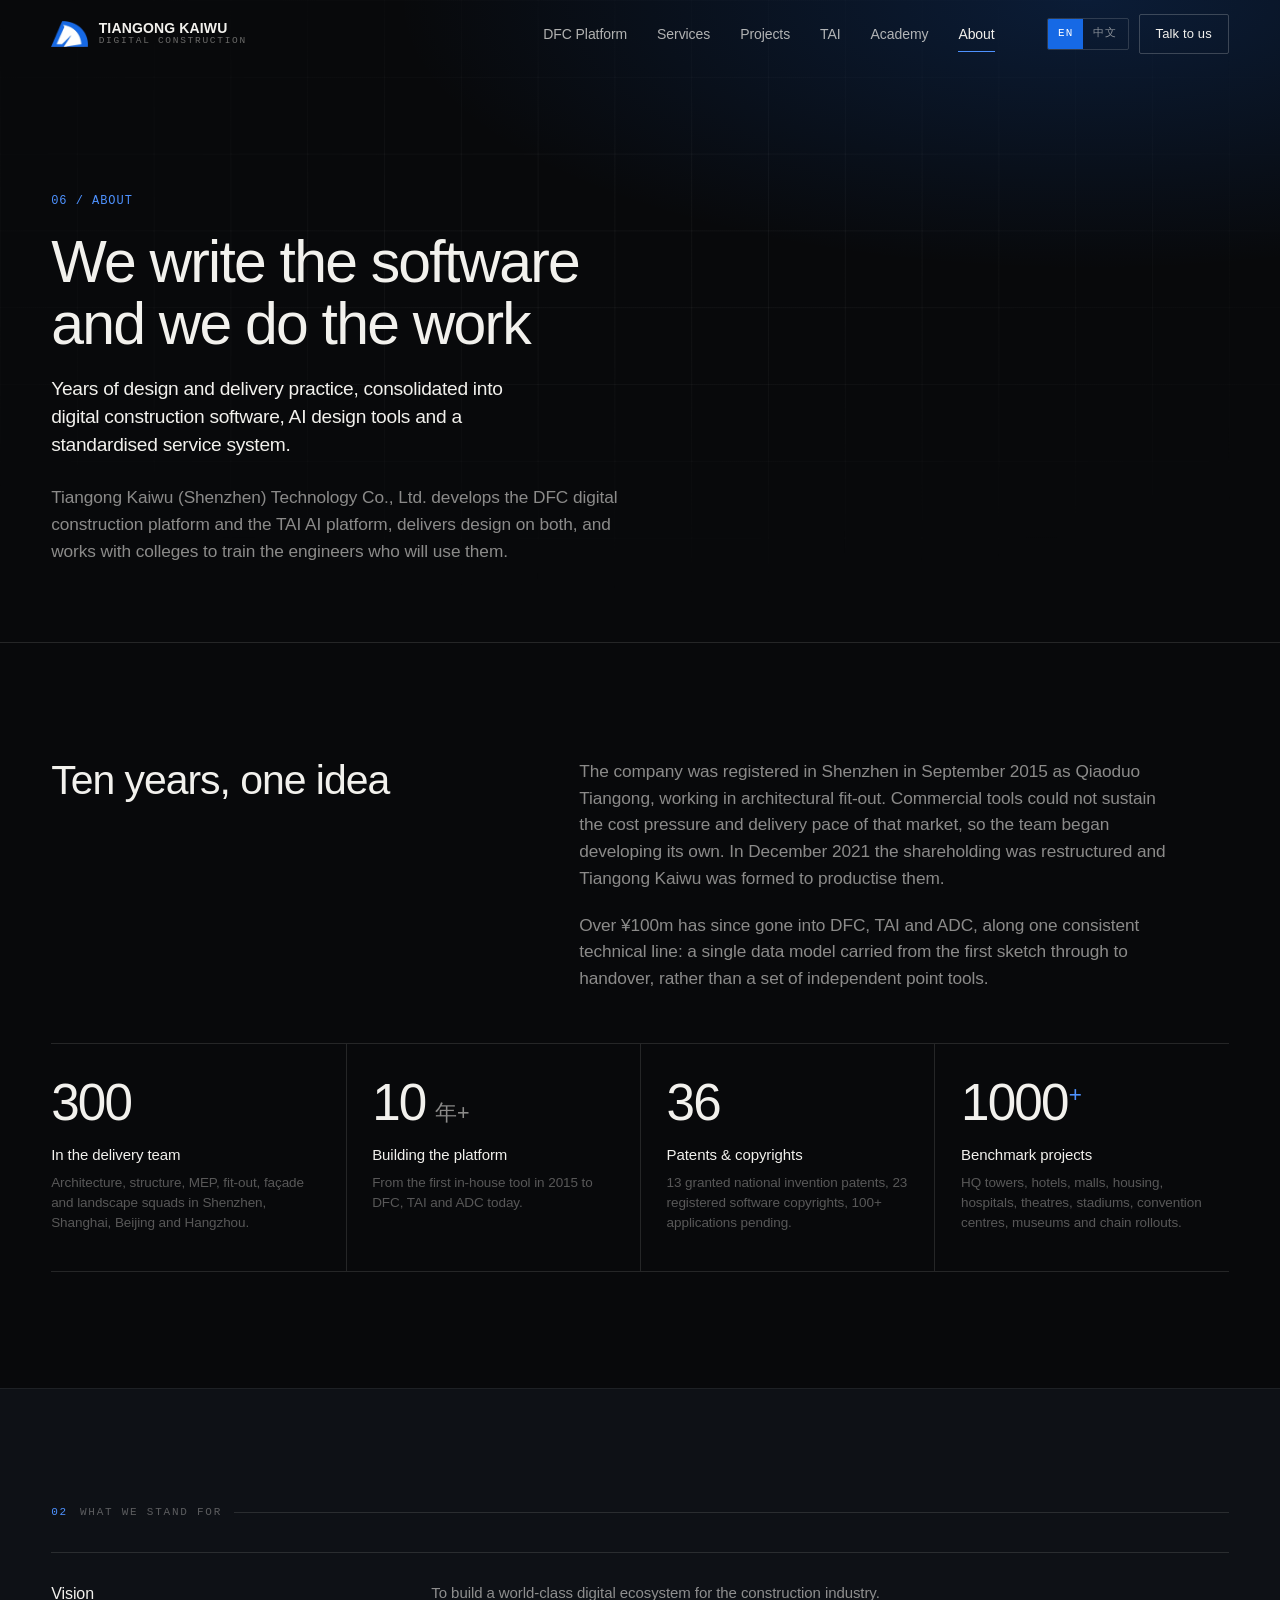
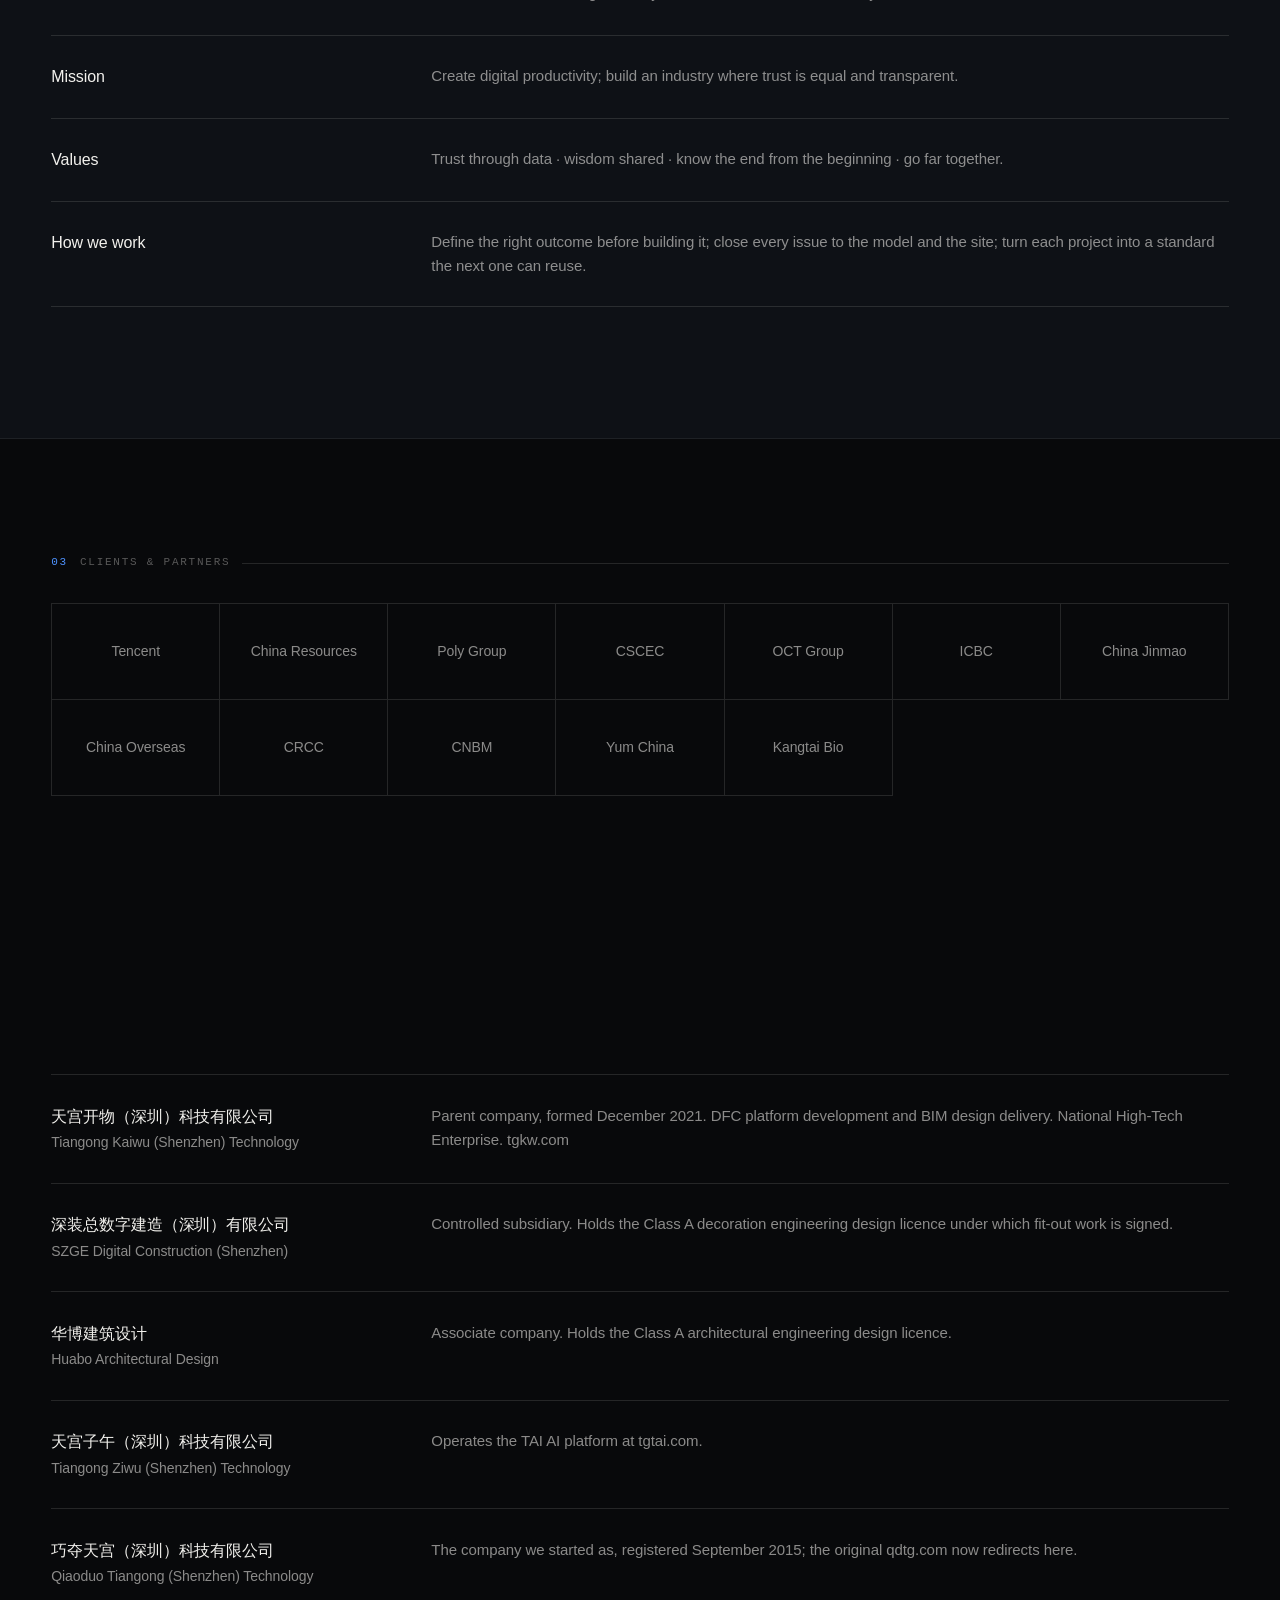
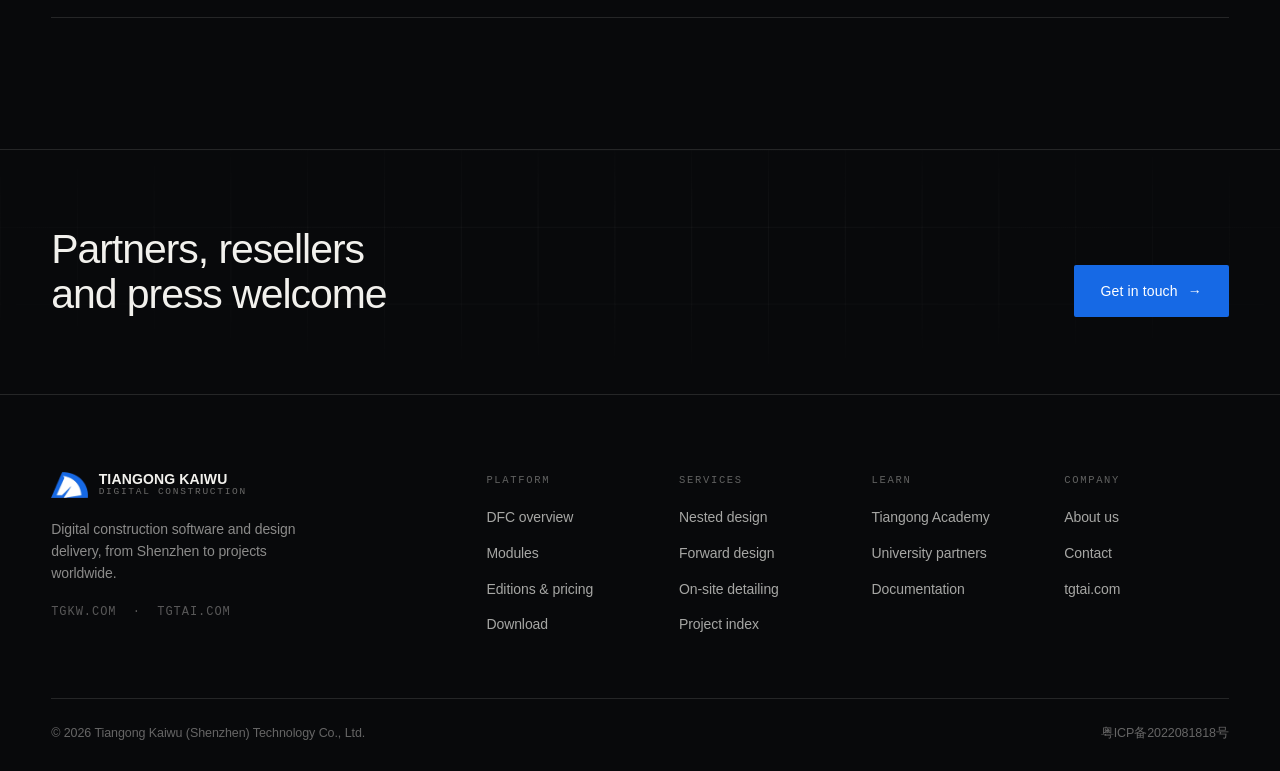
==== commit b590a8a2: "文案专业化改写，新增 DFC 7.0 发布预告 采用两层结构：保留有记忆点的标题，下面新增 .h-sub 副标题用专业语言 复述同一件事，再接正文。首页、DFC、服务、TAI、教育、关于六个页面的 首" ====
--- a/about.html
+++ b/about.html
@@ -20,9 +20,13 @@
         <span data-lang="en">We write the software and we do the work</span>
         <span data-lang="zh">我们写软件，也亲自做项目</span>
       </h1>
-      <p class="lede reveal" data-delay="120">
-        <span data-lang="en">Tiangong Kaiwu (Shenzhen) Technology Co., Ltd. is a digital construction company. We develop DFC, run a BIM design studio on it, build the TAI AI platform, and train the next generation of people who will use both.</span>
-        <span data-lang="zh">天宫开物（深圳）科技有限公司是一家数字建造公司：研发 DFC 平台，用它承接 BIM 设计业务，开发 TAI 人工智能平台，并培养使用这两者的人才。</span>
+      <p class="h-sub reveal" data-delay="110">
+        <span data-lang="en">Years of design and delivery practice, consolidated into digital construction software, AI design tools and a standardised service system.</span>
+        <span data-lang="zh">我们将多年建筑设计与项目交付经验，沉淀为数字建造软件、AI 设计工具和标准化服务体系。</span>
+      </p>
+      <p class="lede reveal" data-delay="150">
+        <span data-lang="en">Tiangong Kaiwu (Shenzhen) Technology Co., Ltd. develops the DFC digital construction platform and the TAI AI platform, delivers design on both, and works with colleges to train the engineers who will use them.</span>
+        <span data-lang="zh">天宫开物（深圳）科技有限公司自主研发 DFC 数字建造平台与 TAI 人工智能平台，并以此承接设计交付业务，同时与院校共建数字设计人才培养体系。</span>
       </p>
     </div>
   </section>
@@ -36,12 +40,12 @@
         </h2>
         <div>
           <p class="lede reveal" data-delay="60">
-            <span data-lang="en">We registered in Shenzhen in September 2015 as Qiaoduo Tiangong, a fit-out business in the most cost-pressured, fastest-moving construction market in the world. The tools on sale could not keep up, so we wrote our own. In December 2021 the shareholding was restructured and Tiangong Kaiwu was formed to build the platform properly.</span>
-            <span data-lang="zh">2015 年 9 月，我们以"巧夺天宫"之名在深圳注册，做的是装饰——全球成本压力最大、节奏最快的建造市场。市面上的工具跟不上，我们就自己写。2021 年 12 月完成股权重置，设立天宫开物，把平台正式做起来。</span>
+            <span data-lang="en">The company was registered in Shenzhen in September 2015 as Qiaoduo Tiangong, working in architectural fit-out. Commercial tools could not sustain the cost pressure and delivery pace of that market, so the team began developing its own. In December 2021 the shareholding was restructured and Tiangong Kaiwu was formed to productise them.</span>
+            <span data-lang="zh">公司前身"巧夺天宫"于 2015 年 9 月在深圳注册，主营建筑装饰业务。面对国内装饰行业高成本压力与高交付节奏，既有商业软件难以支撑实际生产需求，团队因此启动自主工具研发。2021 年 12 月完成股权重置，设立天宫开物，将内部工具正式产品化。</span>
           </p>
           <p class="lede reveal" data-delay="100" style="margin-top:20px">
-            <span data-lang="en">Over ¥100m has gone into DFC, TAI and ADC since. The bet has not changed: one data model, carried from the first sketch to the handover file, is worth more than any single clever tool.</span>
-            <span data-lang="zh">此后在 DFC、TAI 与 ADC 上的投入超过 1 亿元。赌的还是同一件事：一套数据模型，从第一张草图一直带到竣工交付，比任何单点的好工具都值钱。</span>
+            <span data-lang="en">Over ¥100m has since gone into DFC, TAI and ADC, along one consistent technical line: a single data model carried from the first sketch through to handover, rather than a set of independent point tools.</span>
+            <span data-lang="zh">此后在 DFC、TAI 与 ADC 上的累计投入超过 1 亿元，技术路线始终一致：以一套贯穿从方案草图到竣工交付全过程的数据模型为核心，而非提供彼此独立的单点工具。</span>
           </p>
         </div>
       </div>
@@ -133,7 +137,7 @@
     <div class="wrap cta__in">
       <h2 class="h2 reveal" style="max-width:22ch">
         <span data-lang="en">Partners, resellers and press welcome</span>
-        <span data-lang="zh">欢迎合作伙伴、代理商与媒体联系</span>
+        <span data-lang="zh">欢迎合作伙伴、渠道商与媒体洽询</span>
       </h2>
       <div class="btn-row reveal" data-delay="60" style="margin-top:0">
         <a class="btn btn--primary" href="contact.html">
--- a/assets/css/main.css
+++ b/assets/css/main.css
@@ -119,6 +119,13 @@
 .h1{ font-size:clamp(32px,4.6vw,64px); line-height:1.05; letter-spacing:-.03em; font-weight:500; text-wrap:balance; }
 .h2{ font-size:clamp(26px,3.2vw,44px); line-height:1.1;  letter-spacing:-.025em; font-weight:500; text-wrap:balance; }
 .h3{ font-size:clamp(19px,1.6vw,24px); line-height:1.25; letter-spacing:-.015em; font-weight:500; }
+/* Second layer under a headline: the plain-language line stays memorable,
+   this states the same thing in the terms a client's technical reader uses.
+   Sits between the heading and the .lede paragraph. */
+.h-sub{ font-size:clamp(17px,1.5vw,23px); line-height:1.45; font-weight:400;
+  letter-spacing:-.015em; color:var(--fg); max-width:46ch;
+  margin-top:clamp(16px,1.6vw,24px); }
+.h-sub + .lede{ margin-top:clamp(14px,1.4vw,20px); }
 .lede{ font-size:clamp(17px,1.35vw,21px); line-height:1.55; color:var(--muted); max-width:62ch; }
 .body{ color:var(--muted); max-width:66ch; }
 .small{ font-size:14px; color:var(--muted); }
@@ -126,6 +133,29 @@
 .accent{ color:var(--brand-lift); }
 html[data-lang="zh"] .display,
 html[data-lang="zh"] .h1{ letter-spacing:-.01em; line-height:1.12; }
+
+/* ---- 5b. Announcement pill ----------------------------------------------
+   A restrained "what is coming" marker for the hero. Deliberately small —
+   the page is a credentials document, not a launch page. The dot pulses only
+   where motion is allowed; `prefers-reduced-motion` stops it globally.
+   ------------------------------------------------------------------------ */
+.ann{ display:inline-flex; align-items:center; gap:10px;
+  padding:7px 14px 7px 12px; margin-bottom:22px;
+  border:1px solid color-mix(in srgb, var(--brand-lift) 38%, var(--line));
+  border-radius:100px; background:color-mix(in srgb, var(--brand) 12%, transparent);
+  font-family:var(--font-mono); font-size:11px; letter-spacing:.12em;
+  text-transform:uppercase; color:var(--fg); transition:.25s var(--ease); }
+a.ann:hover{ border-color:var(--brand-lift);
+  background:color-mix(in srgb, var(--brand) 22%, transparent); }
+.ann__dot{ position:relative; width:7px; height:7px; border-radius:50%;
+  background:var(--brand-lift); flex:0 0 auto; }
+.ann__dot::after{ content:""; position:absolute; inset:0; border-radius:50%;
+  background:var(--brand-lift); animation:annPulse 2.4s var(--ease) infinite; }
+@keyframes annPulse{ 0%{ opacity:.7; transform:scale(1) } 70%,100%{ opacity:0; transform:scale(3.2) } }
+.ann__sep{ width:1px; height:11px; background:color-mix(in srgb, var(--fg) 26%, transparent); }
+.ann em{ font-style:normal; color:var(--muted); }
+.ann .arw{ transition:transform .25s var(--ease); }
+a.ann:hover .arw{ transform:translateX(3px); }
 
 /* ---- 6. Buttons --------------------------------------------------------- */
 .btn{
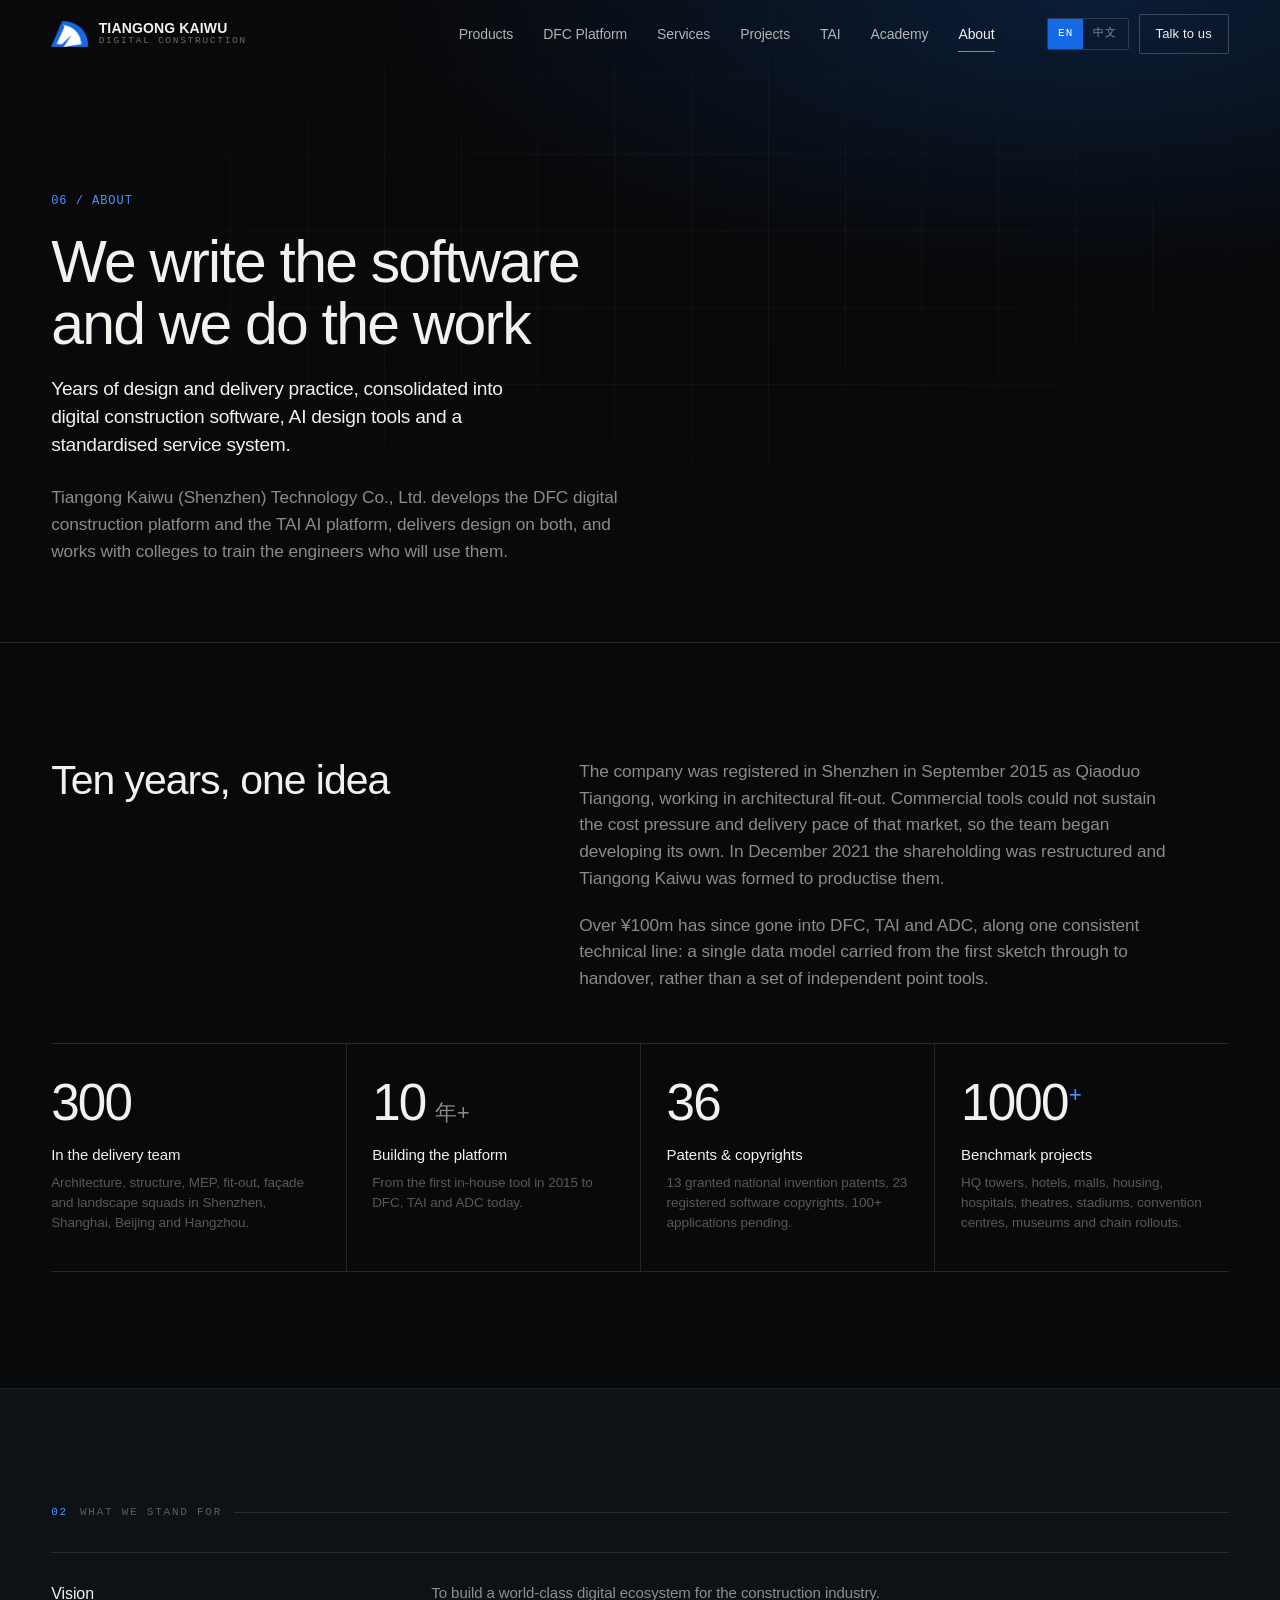
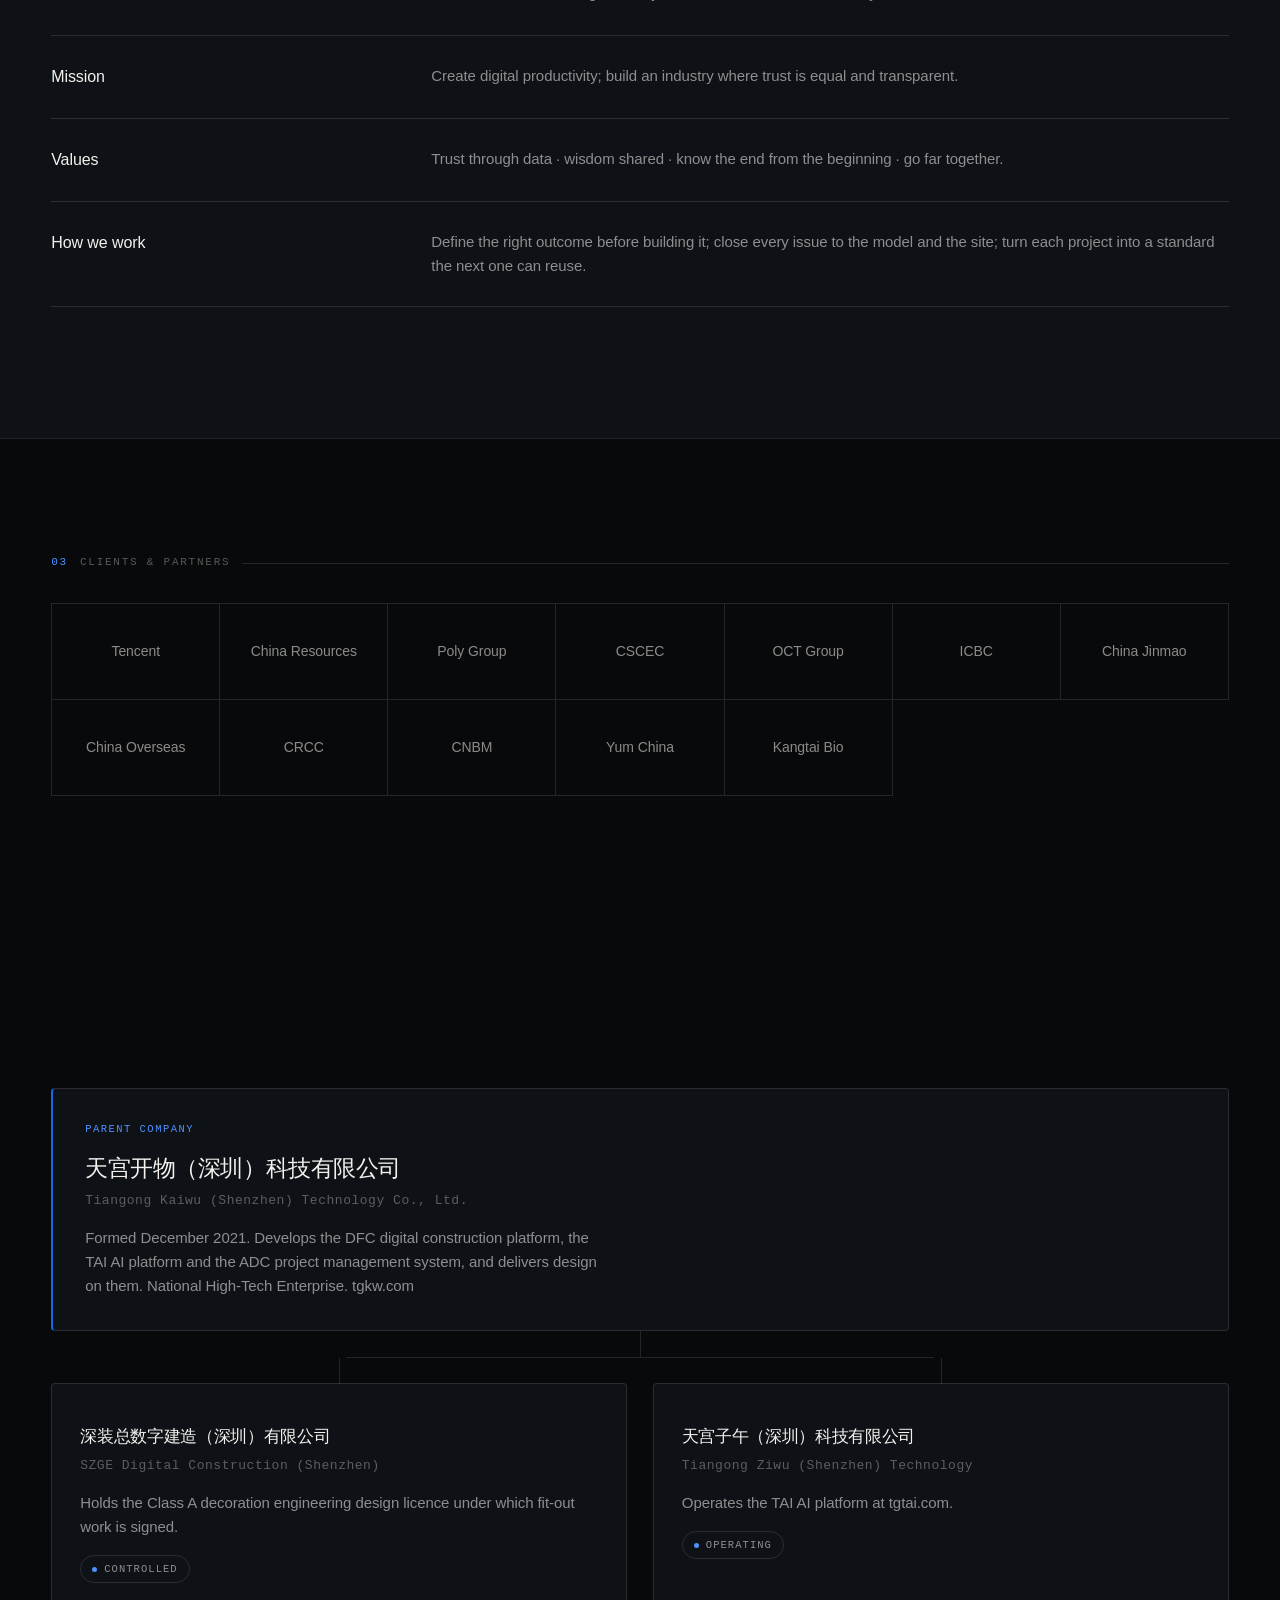
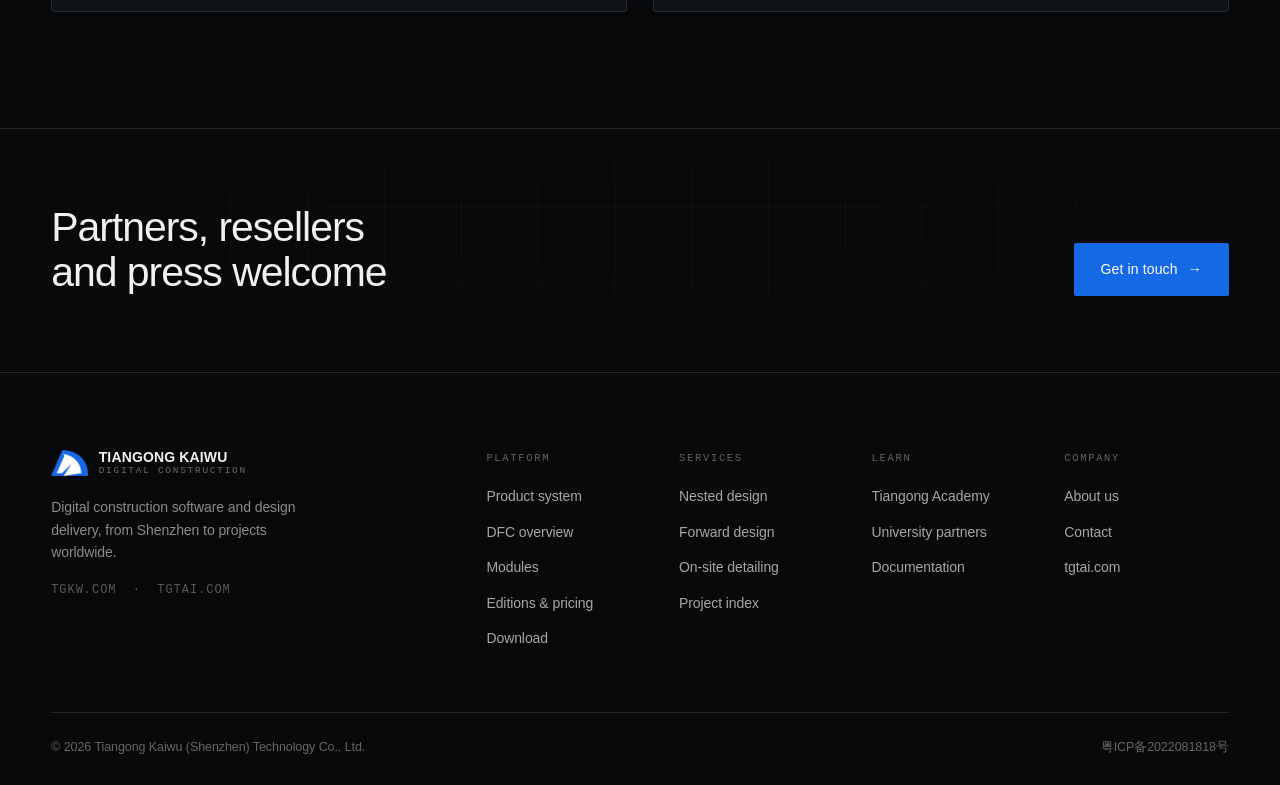
==== commit 11d77c67: "新增产品体系页，重做集团架构 产品体系（新页 products.html，导航新增「产品体系 / Products」）   把宣传册「05 产品体系」P11–P12 的全链路生态搬上网站。六款产品排成" ====
--- a/about.html
+++ b/about.html
@@ -112,23 +112,38 @@
     <div class="wrap">
       <p class="eyebrow reveal"><span class="num">04</span>
         <span data-lang="en">Group</span><span data-lang="zh">集团架构</span></p>
-      <dl class="deflist reveal">
-        <div><dt>天宫开物（深圳）科技有限公司<br><span class="small">Tiangong Kaiwu (Shenzhen) Technology</span></dt>
-          <dd><span data-lang="en">Parent company, formed December 2021. DFC platform development and BIM design delivery. National High-Tech Enterprise. tgkw.com</span>
-              <span data-lang="zh">母公司，2021 年 12 月设立。DFC 平台研发与 BIM 设计交付。国家高新技术企业。tgkw.com</span></dd></div>
-        <div><dt>深装总数字建造（深圳）有限公司<br><span class="small">SZGE Digital Construction (Shenzhen)</span></dt>
-          <dd><span data-lang="en">Controlled subsidiary. Holds the Class A decoration engineering design licence under which fit-out work is signed.</span>
-              <span data-lang="zh">控股子公司，具备建筑装饰工程设计专项甲级资质，装饰类业务由其签署。</span></dd></div>
-        <div><dt>华博建筑设计<br><span class="small">Huabo Architectural Design</span></dt>
-          <dd><span data-lang="en">Associate company. Holds the Class A architectural engineering design licence.</span>
-              <span data-lang="zh">参股公司，具备建筑行业（建筑工程）设计甲级资质。</span></dd></div>
-        <div><dt>天宫子午（深圳）科技有限公司<br><span class="small">Tiangong Ziwu (Shenzhen) Technology</span></dt>
-          <dd><span data-lang="en">Operates the TAI AI platform at tgtai.com.</span>
-              <span data-lang="zh">运营 TAI 人工智能平台 tgtai.com。</span></dd></div>
-        <div><dt>巧夺天宫（深圳）科技有限公司<br><span class="small">Qiaoduo Tiangong (Shenzhen) Technology</span></dt>
-          <dd><span data-lang="en">The company we started as, registered September 2015; the original qdtg.com now redirects here.</span>
-              <span data-lang="zh">公司前身，2015 年 9 月注册；原 qdtg.com 域名现已跳转至本站。</span></dd></div>
-      </dl>
+      <div class="org">
+        <div class="org__lead reveal">
+          <p class="org__tag"><span data-lang="en">Parent company</span><span data-lang="zh">母公司</span></p>
+          <p class="org__name">天宫开物（深圳）科技有限公司
+            <span class="org__en">Tiangong Kaiwu (Shenzhen) Technology Co., Ltd.</span></p>
+          <p class="org__d">
+            <span data-lang="en">Formed December 2021. Develops the DFC digital construction platform, the TAI AI platform and the ADC project management system, and delivers design on them. National High-Tech Enterprise. tgkw.com</span>
+            <span data-lang="zh">2021 年 12 月设立。自主研发 DFC 数字建造平台、TAI 人工智能平台与 ADC 项目管理系统，并以此承接设计交付业务。国家高新技术企业。tgkw.com</span>
+          </p>
+        </div>
+
+        <div class="org__branch">
+          <div class="org__node reveal" data-delay="80">
+            <p class="org__name">深装总数字建造（深圳）有限公司
+              <span class="org__en">SZGE Digital Construction (Shenzhen)</span></p>
+            <p class="org__d">
+              <span data-lang="en">Holds the Class A decoration engineering design licence under which fit-out work is signed.</span>
+              <span data-lang="zh">具备建筑装饰工程设计专项甲级资质，装饰类业务由其签署。</span>
+            </p>
+            <span class="org__hold"><i></i><span data-lang="en">Controlled</span><span data-lang="zh">控股</span></span>
+          </div>
+          <div class="org__node reveal" data-delay="140">
+            <p class="org__name">天宫子午（深圳）科技有限公司
+              <span class="org__en">Tiangong Ziwu (Shenzhen) Technology</span></p>
+            <p class="org__d">
+              <span data-lang="en">Operates the TAI AI platform at tgtai.com.</span>
+              <span data-lang="zh">运营 TAI 人工智能平台 tgtai.com。</span>
+            </p>
+            <span class="org__hold"><i></i><span data-lang="en">Operating</span><span data-lang="zh">运营主体</span></span>
+          </div>
+        </div>
+      </div>
     </div>
   </section>
 
--- a/assets/css/main.css
+++ b/assets/css/main.css
@@ -736,6 +736,122 @@
 }
 body.is-locked{ overflow:hidden; }
 
+/* ---- 23e. Group structure -----------------------------------------------
+   The parent sits on its own row; the two operating companies hang off it on
+   a connector. Reads as a structure rather than a list of names. Collapses to
+   a plain stack on a phone, where the connectors would be more noise than help.
+   ------------------------------------------------------------------------ */
+.org{ margin-top:clamp(28px,3.5vw,44px); }
+.org__lead{ position:relative; border:1px solid var(--line);
+  border-left:2px solid var(--brand); border-radius:var(--radius-lg);
+  background:var(--bg-2); padding:clamp(22px,2.6vw,32px); }
+.org__tag{ font-family:var(--font-mono); font-size:10.5px; letter-spacing:.14em;
+  text-transform:uppercase; color:var(--brand-lift); }
+.org__name{ margin-top:12px; font-size:clamp(19px,1.8vw,25px); font-weight:500;
+  letter-spacing:-.02em; }
+.org__en{ display:block; margin-top:5px; font-size:13px; color:var(--faint);
+  font-family:var(--font-mono); letter-spacing:.04em; }
+.org__d{ margin-top:14px; font-size:15px; line-height:1.6; color:var(--muted); max-width:62ch; }
+
+/* Connector: one stem down from the parent, then a rail across to each child. */
+.org__branch{ position:relative; display:grid; grid-template-columns:repeat(2,1fr);
+  gap:clamp(16px,2vw,28px); margin-top:52px; }
+.org__branch::before{ content:""; position:absolute; left:50%; top:-52px;
+  width:1px; height:26px; background:var(--line); }
+.org__branch::after{ content:""; position:absolute; top:-26px;
+  left:25%; right:25%; height:1px; background:var(--line); }
+.org__node{ position:relative; border:1px solid var(--line); border-radius:var(--radius-lg);
+  background:var(--bg-2); padding:clamp(20px,2.2vw,28px); }
+.org__node::before{ content:""; position:absolute; left:50%; top:-26px;
+  width:1px; height:26px; background:var(--line); }
+.org__node .org__name{ font-size:clamp(16px,1.3vw,19px); }
+.org__hold{ display:inline-flex; align-items:center; gap:7px; margin-top:16px;
+  padding:5px 11px; border:1px solid var(--line); border-radius:100px;
+  font-family:var(--font-mono); font-size:10.5px; letter-spacing:.1em;
+  text-transform:uppercase; color:var(--muted); }
+.org__hold i{ width:5px; height:5px; border-radius:50%; background:var(--brand-lift);
+  font-style:normal; }
+@media (max-width:720px){
+  .org__branch{ grid-template-columns:1fr; gap:14px; margin-top:14px; }
+  .org__branch::before,.org__branch::after,.org__node::before{ display:none; }
+}
+
+/* ---- 23f. Product loop --------------------------------------------------
+   Six products on a ring. When the section scrolls in, the ring draws itself
+   once, the nodes land one after another clockwise from the top, and a dot
+   keeps orbiting — the point being that the chain closes rather than ending.
+   Node positions come from --x/--y set inline by site.js, so the order of
+   TG.productLine is the order around the circle.
+   Below 860px the ring is dropped for a stacked list: at that width the
+   labels would collide and the geometry stops carrying meaning.
+   ------------------------------------------------------------------------ */
+.loop{ position:relative; width:min(100%,680px); margin-inline:auto;
+  aspect-ratio:1; }
+
+.loop__ring{ position:absolute; inset:0; width:100%; height:100%; overflow:visible; }
+.loop__track{ fill:none; stroke:var(--line); stroke-width:1; }
+.loop__draw{ fill:none; stroke:var(--brand-lift); stroke-width:1.5;
+  stroke-linecap:round;
+  stroke-dasharray:var(--circ) var(--circ); stroke-dashoffset:var(--circ);
+  opacity:.75; }
+.loop.is-in .loop__draw{ transition:stroke-dashoffset 1.8s var(--ease) .1s;
+  stroke-dashoffset:0; }
+
+/* The travelling dot: a full-size wrapper spun about the centre, with the
+   dot parked at the top of it. Works everywhere; no offset-path needed. */
+.loop__orbit{ position:absolute; inset:0; opacity:0; }
+.loop.is-in .loop__orbit{ opacity:1; transition:opacity .6s var(--ease) 1.6s;
+  animation:loopSpin 14s linear 1.9s infinite; }
+@keyframes loopSpin{ to{ transform:rotate(360deg) } }
+.loop__orbit i{ position:absolute; left:50%; top:0; width:9px; height:9px;
+  margin-left:-4.5px; margin-top:-4.5px; border-radius:50%;
+  background:var(--brand-lift);
+  box-shadow:0 0 14px 3px color-mix(in srgb, var(--brand-lift) 55%, transparent); }
+
+.loop__core{ position:absolute; left:50%; top:50%; translate:-50% -50%;
+  width:46%; text-align:center; opacity:0; transform:scale(.94);
+  transition:opacity .7s var(--ease) 1.25s, transform .7s var(--ease) 1.25s; }
+.loop.is-in .loop__core{ opacity:1; transform:none; }
+.loop__core b{ display:block; font-size:clamp(15px,1.6vw,21px); font-weight:500;
+  letter-spacing:-.015em; line-height:1.25; color:var(--fg); }
+.loop__core b + b{ margin-top:12px; padding-top:12px;
+  border-top:1px solid color-mix(in srgb, var(--brand-lift) 30%, var(--line)); }
+/* Direct child only — the language spans inside each <b> must not pick this up. */
+.loop__core > span{ display:inline-block; margin-top:16px; padding:5px 12px;
+  border-radius:100px; background:color-mix(in srgb, var(--brand) 20%, transparent);
+  border:1px solid color-mix(in srgb, var(--brand-lift) 34%, transparent);
+  font-family:var(--font-mono); font-size:10px; letter-spacing:.14em;
+  text-transform:uppercase; color:var(--brand-lift); }
+
+.loop__node{ position:absolute; left:var(--x); top:var(--y);
+  translate:-50% -50%; width:23%; min-width:118px; padding:14px 8px;
+  text-align:center; border:1px solid var(--line); border-radius:var(--radius-lg);
+  background:var(--bg-2); opacity:0; transform:scale(.9);
+  transition:opacity .55s var(--ease), transform .55s var(--ease), border-color .25s var(--ease);
+  transition-delay:calc(.35s + var(--i) * .18s); }
+.loop.is-in .loop__node{ opacity:1; transform:none; }
+.loop__node--live{ border-color:color-mix(in srgb, var(--brand-lift) 50%, var(--line));
+  background:color-mix(in srgb, var(--brand) 14%, var(--bg-2)); }
+a.loop__node:hover{ border-color:var(--brand-lift); }
+.loop__code{ display:block; font-size:clamp(17px,1.7vw,22px); font-weight:500;
+  letter-spacing:.01em; }
+.loop__role{ display:block; margin-top:4px; font-size:12px; color:var(--muted); }
+.loop__wip{ display:inline-block; margin-top:8px; padding:2px 8px; border-radius:100px;
+  border:1px solid var(--line); font-family:var(--font-mono); font-size:9px;
+  letter-spacing:.1em; text-transform:uppercase; color:var(--faint); }
+
+/* Stacked fallback — also what a reduced-motion or no-JS visitor gets. */
+.loop-list{ display:none; }
+@media (max-width:860px){
+  .loop{ display:none; }
+  .loop-list{ display:grid; gap:12px; }
+}
+@media (prefers-reduced-motion:reduce){
+  .loop__draw{ stroke-dashoffset:0; }
+  .loop__orbit{ opacity:1; animation:none; }
+  .loop__core,.loop__node{ opacity:1; transform:none; }
+}
+
 /* ---- 24. Pre-hydration guard -------------------------------------------- */
 header[data-hdr]{ position:fixed; inset:0 0 auto 0; z-index:100; height:68px; }
 footer[data-ftr]{ background:#08090B; min-height:200px; }
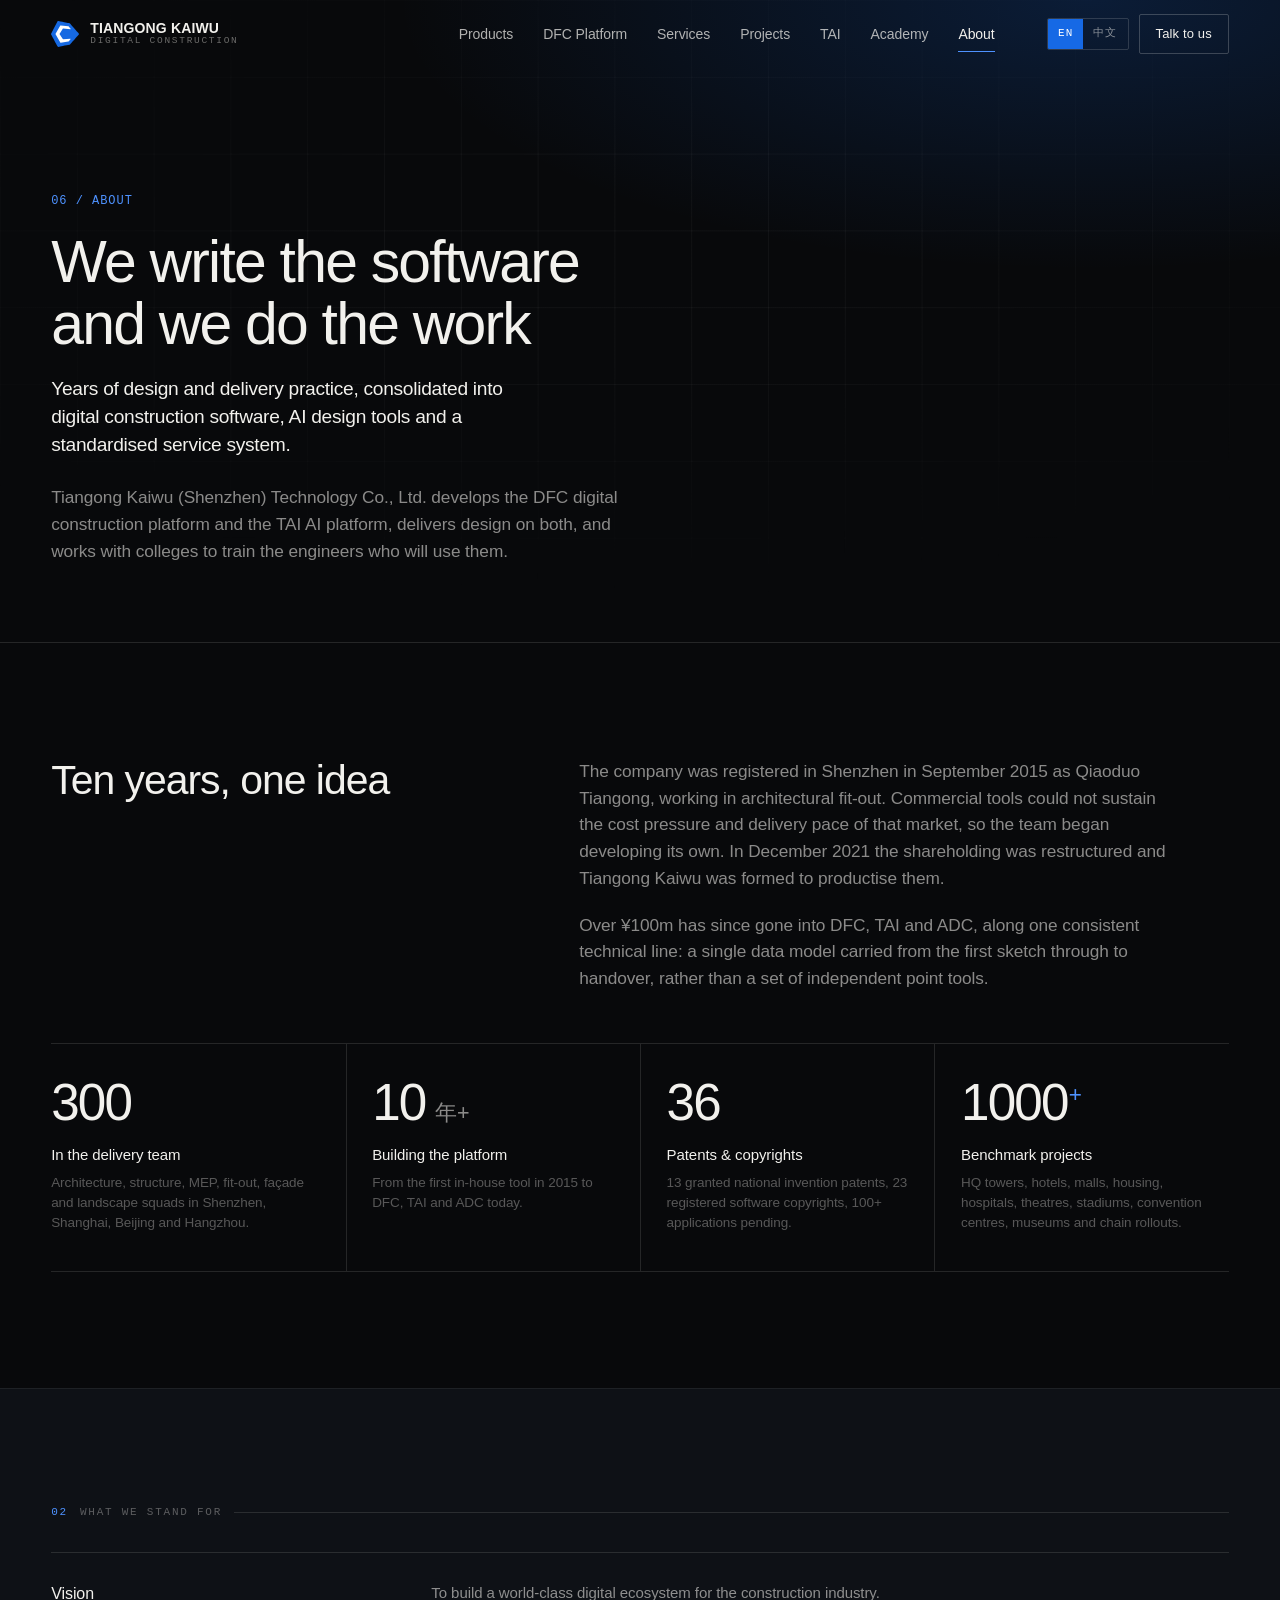
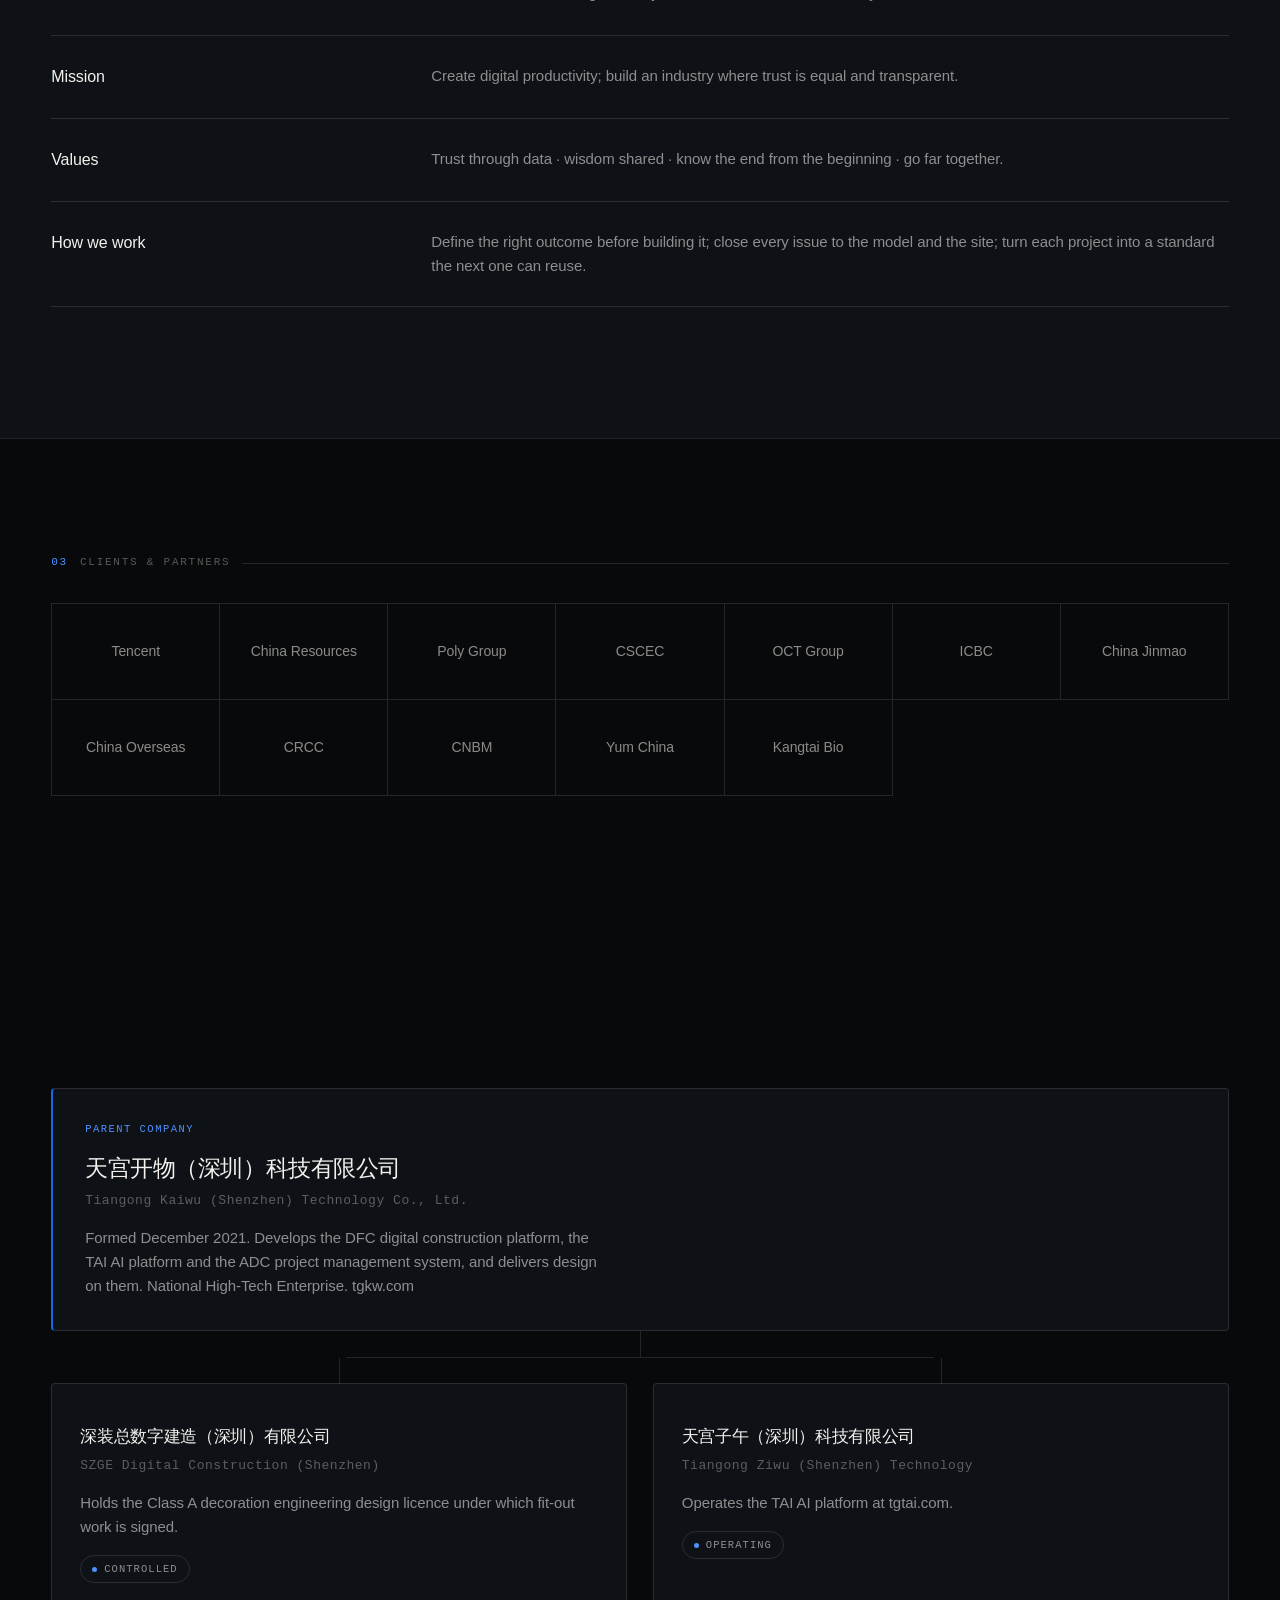
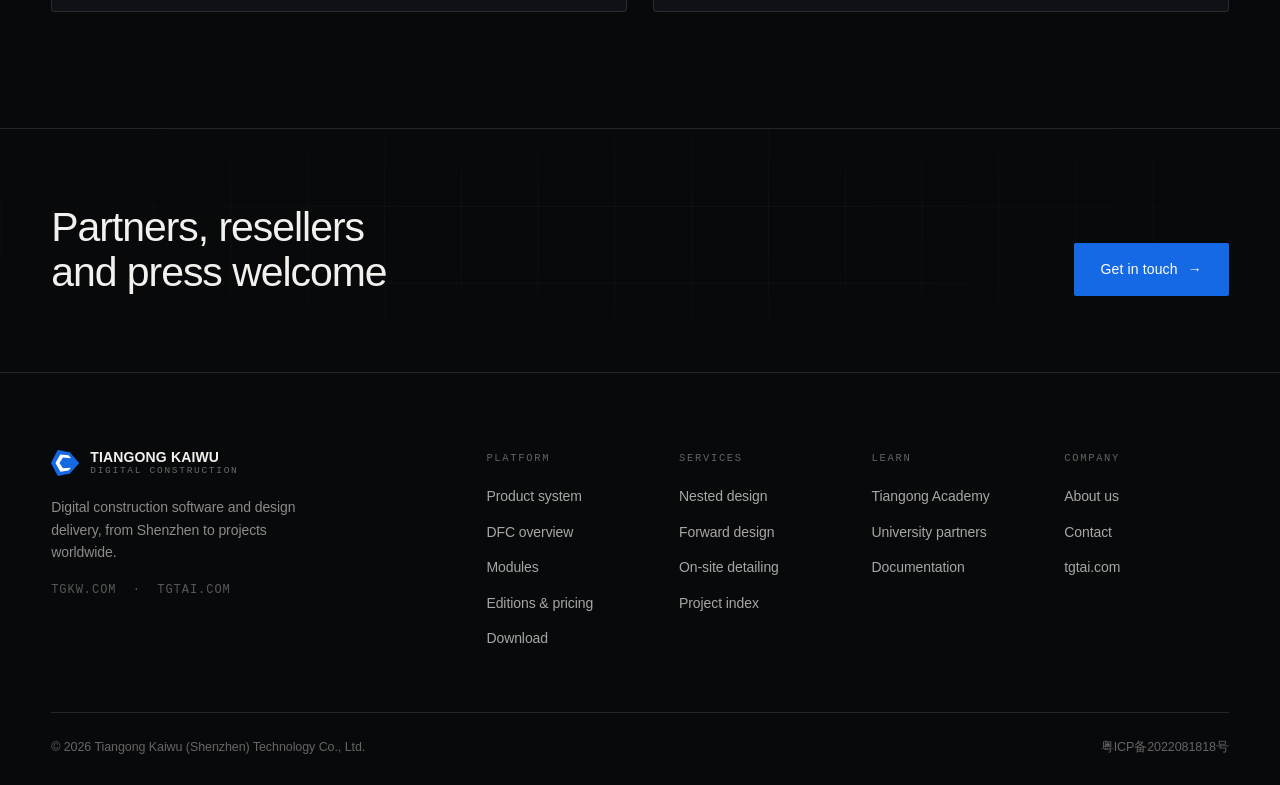
==== commit cb0c64d8: "换用新版公司标志，改为矢量 _source/brand/ 里新传的 .ai 虽然文件名叫「DFC 新logo」，但它就是天宫开物的 公司标志本身——宣传册封面上这个蓝色五边形「C」印在「天宫开物 / " ====
--- a/about.html
+++ b/about.html
@@ -5,7 +5,9 @@
 <meta name="viewport" content="width=device-width, initial-scale=1">
 <title>About — Tiangong Kaiwu</title>
 <meta name="description" content="Tiangong Kaiwu (Shenzhen) Technology Co., Ltd. — a 300-strong delivery team building on the DFC digital construction platform and delivering design on it since 2015. 1000+ benchmark projects, 13 invention patents, Class A design licences.">
-<link rel="icon" href="assets/img/tgkw_logo.png">
+<link rel="icon" href="assets/img/tgkw-logo.svg" type="image/svg+xml">
+<link rel="icon" href="assets/img/favicon-180.png" sizes="180x180">
+<link rel="apple-touch-icon" href="assets/img/favicon-180.png">
 <link rel="stylesheet" href="assets/css/main.css">
 </head>
 <body>
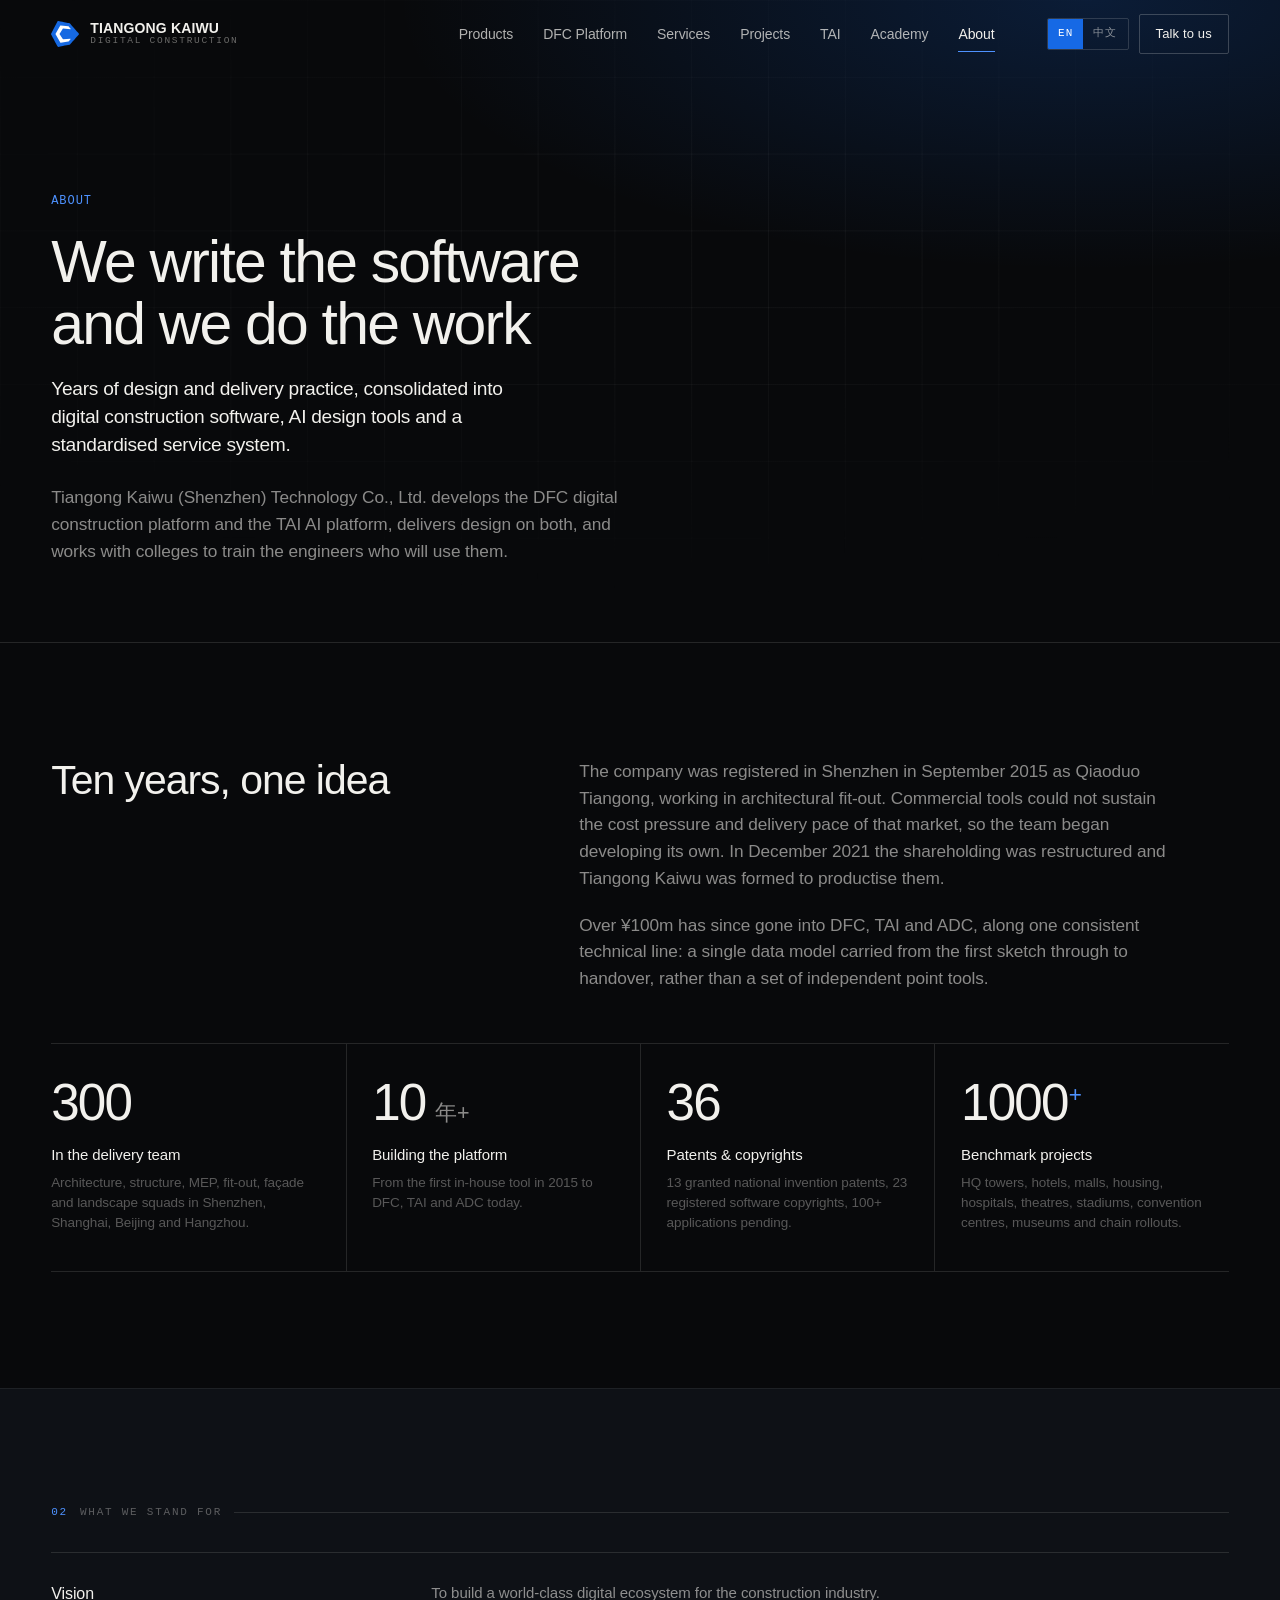
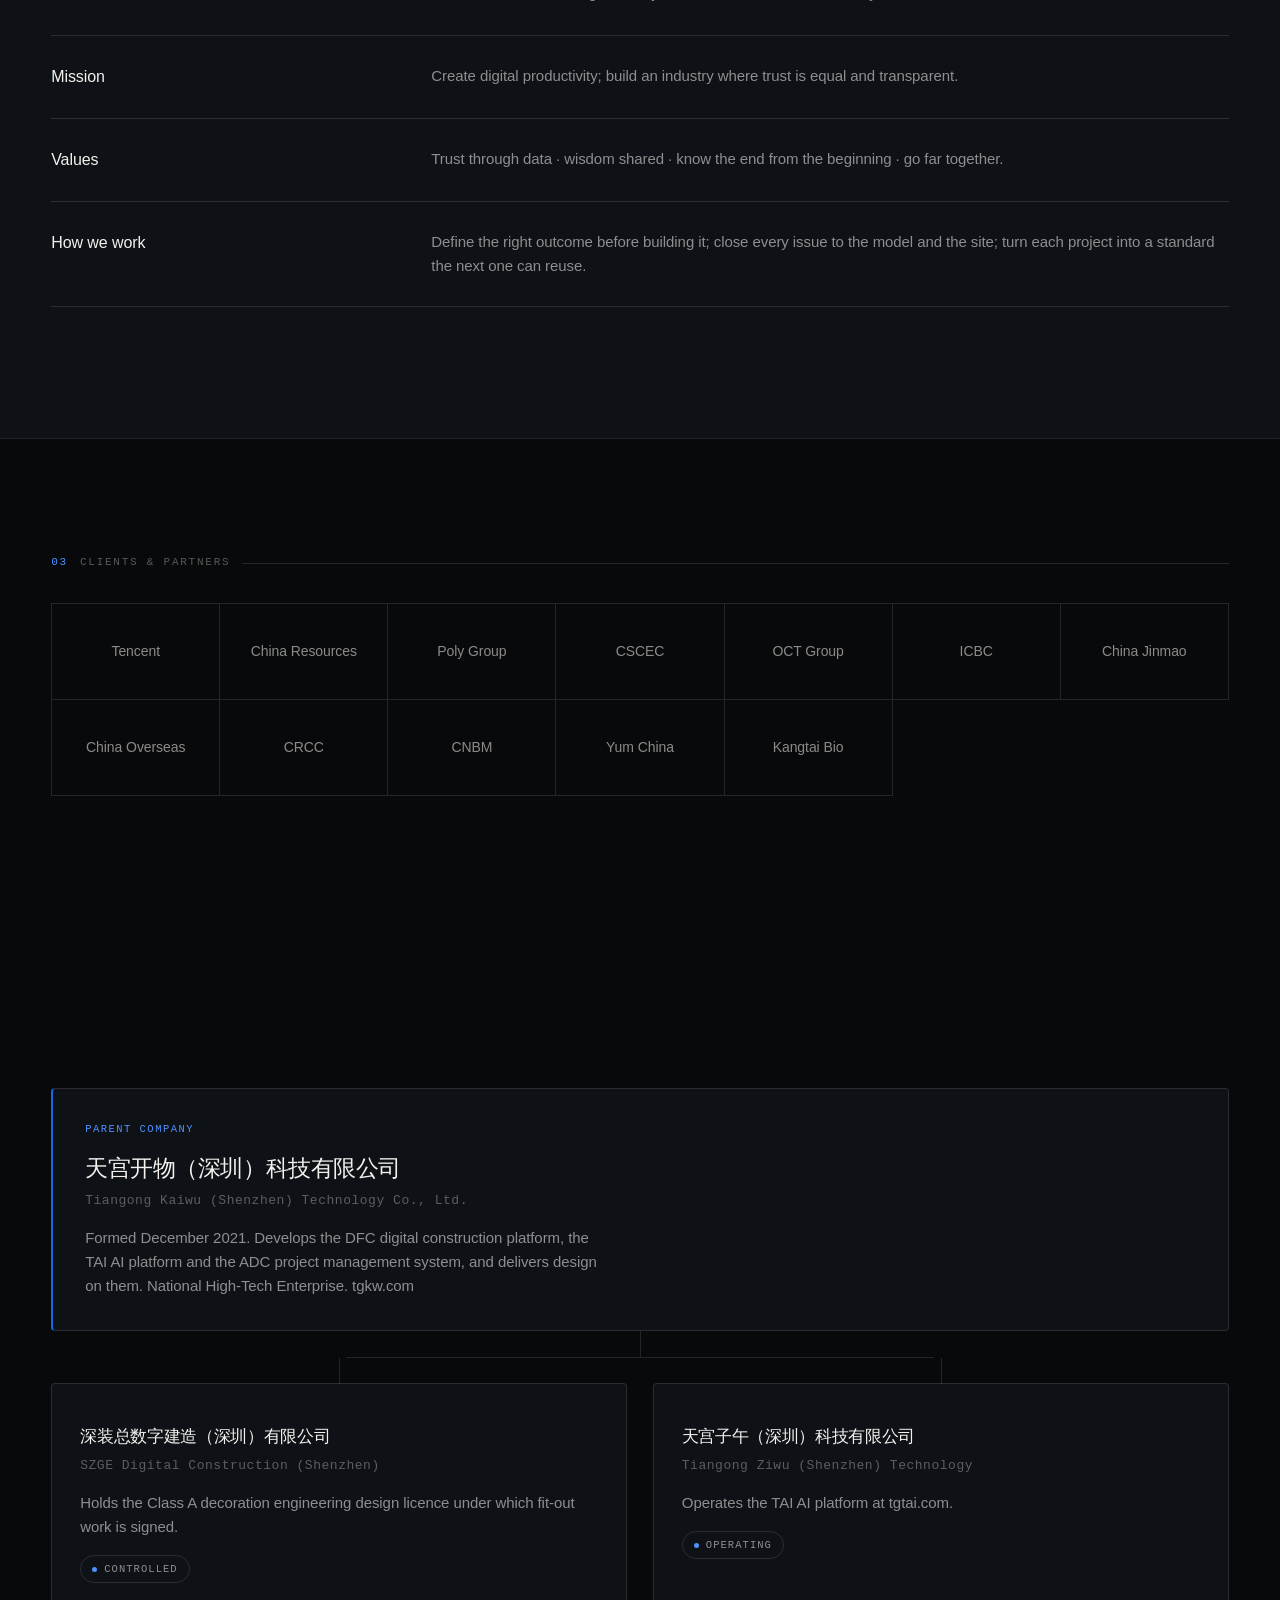
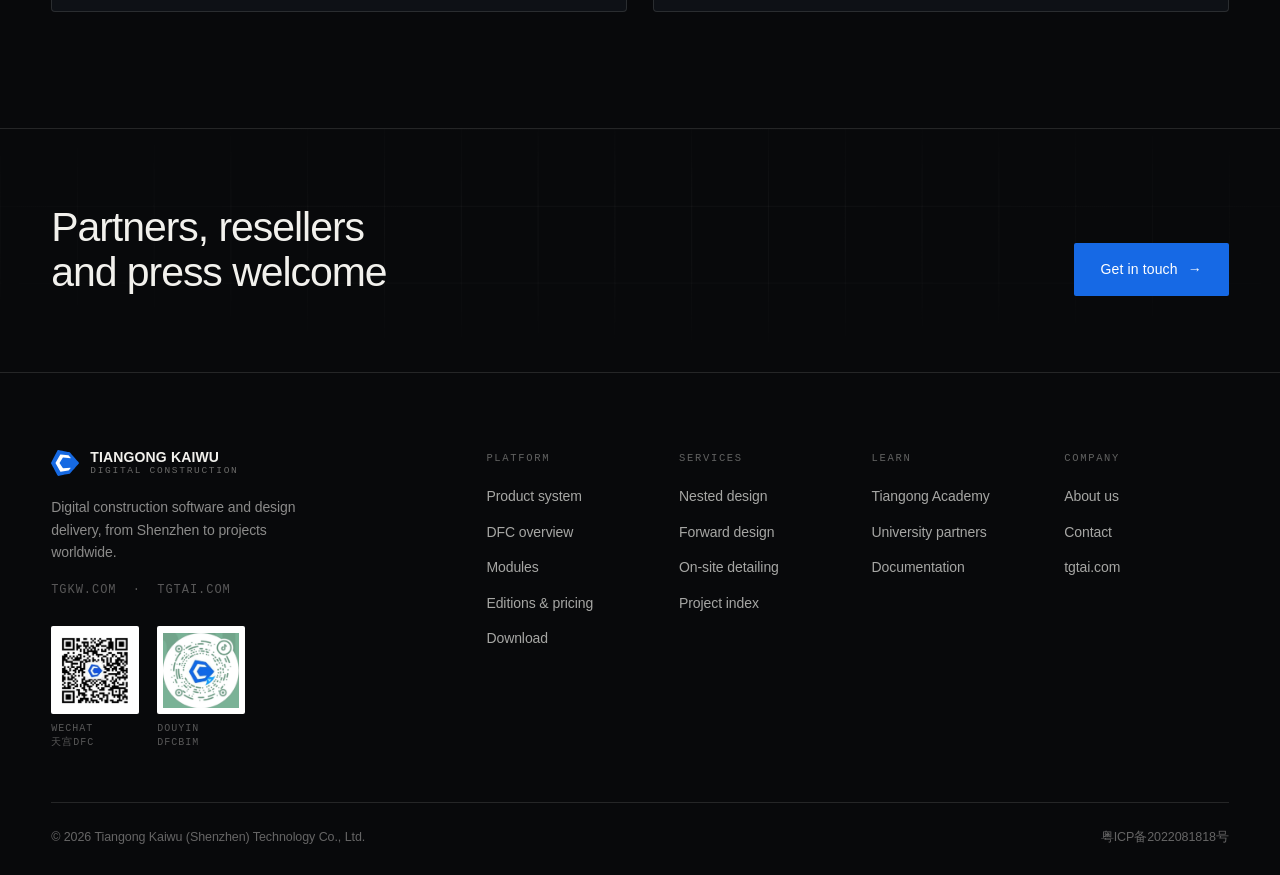
==== commit 60dd0426: "页头品牌双语化、合作院校补英文、页脚加二维码，海南口径改为 16.7% 页头与页脚的品牌名原本固定为 TIANGONG KAIWU / Digital Construction，切到 中文时不跟随。现" ====
--- a/about.html
+++ b/about.html
@@ -17,7 +17,7 @@
   <section class="phero">
     <div class="blueprint"></div>
     <div class="wrap">
-      <p class="mono accent reveal" style="margin-bottom:20px">06 / <span data-lang="en">ABOUT</span><span data-lang="zh">关于我们</span></p>
+      <p class="mono accent reveal" style="margin-bottom:20px"> <span data-lang="en">ABOUT</span><span data-lang="zh">关于我们</span></p>
       <h1 class="h1 reveal" data-delay="60" style="max-width:20ch">
         <span data-lang="en">We write the software and we do the work</span>
         <span data-lang="zh">我们写软件，也亲自做项目</span>
--- a/assets/css/main.css
+++ b/assets/css/main.css
@@ -196,6 +196,9 @@
 .brand{ display:flex; align-items:center; gap:11px; flex:0 0 auto; }
 .brand img{ height:26px; width:auto; }
 .brand__txt{ font-size:14px; font-weight:600; letter-spacing:.01em; line-height:1.1; color:#F2F1ED; }
+/* Chinese sets heavier than caps Latin at the same size, and needs no tracking. */
+html[data-lang="zh"] .brand__txt{ font-size:15.5px; letter-spacing:.04em; }
+html[data-lang="zh"] .brand__txt small{ letter-spacing:.22em; }
 .brand__txt small{ display:block; font-family:var(--font-mono); font-size:9.5px;
   letter-spacing:.18em; color:rgba(242,241,237,.42); font-weight:400; text-transform:uppercase; }
 
@@ -852,6 +855,22 @@
   .loop__core,.loop__node{ opacity:1; transform:none; }
 }
 
+/* ---- 23g. Footer QR codes -----------------------------------------------
+   Sits at the bottom of the footer's left column. The codes keep a white
+   plate because a scanner needs the quiet zone light — inverting them onto
+   the dark footer would stop them scanning on many phones.
+   ------------------------------------------------------------------------ */
+.qr{ display:flex; gap:18px; margin-top:26px; }
+.qr figure{ margin:0; width:88px; }
+.qr img{ width:88px; height:88px; object-fit:contain;
+  background:#fff; padding:5px; border-radius:var(--radius);
+  border:1px solid var(--line); transition:.25s var(--ease); }
+.qr figure:hover img{ border-color:color-mix(in srgb, var(--brand-lift) 55%, var(--line));
+  transform:translateY(-2px); }
+.qr figcaption{ margin-top:8px; font-family:var(--font-mono); font-size:10px;
+  letter-spacing:.1em; text-transform:uppercase; color:var(--faint); line-height:1.4; }
+@media (max-width:520px){ .qr figure,.qr img{ width:76px; } .qr img{ height:76px; } }
+
 /* ---- 24. Pre-hydration guard -------------------------------------------- */
 header[data-hdr]{ position:fixed; inset:0 0 auto 0; z-index:100; height:68px; }
 footer[data-ftr]{ background:#08090B; min-height:200px; }
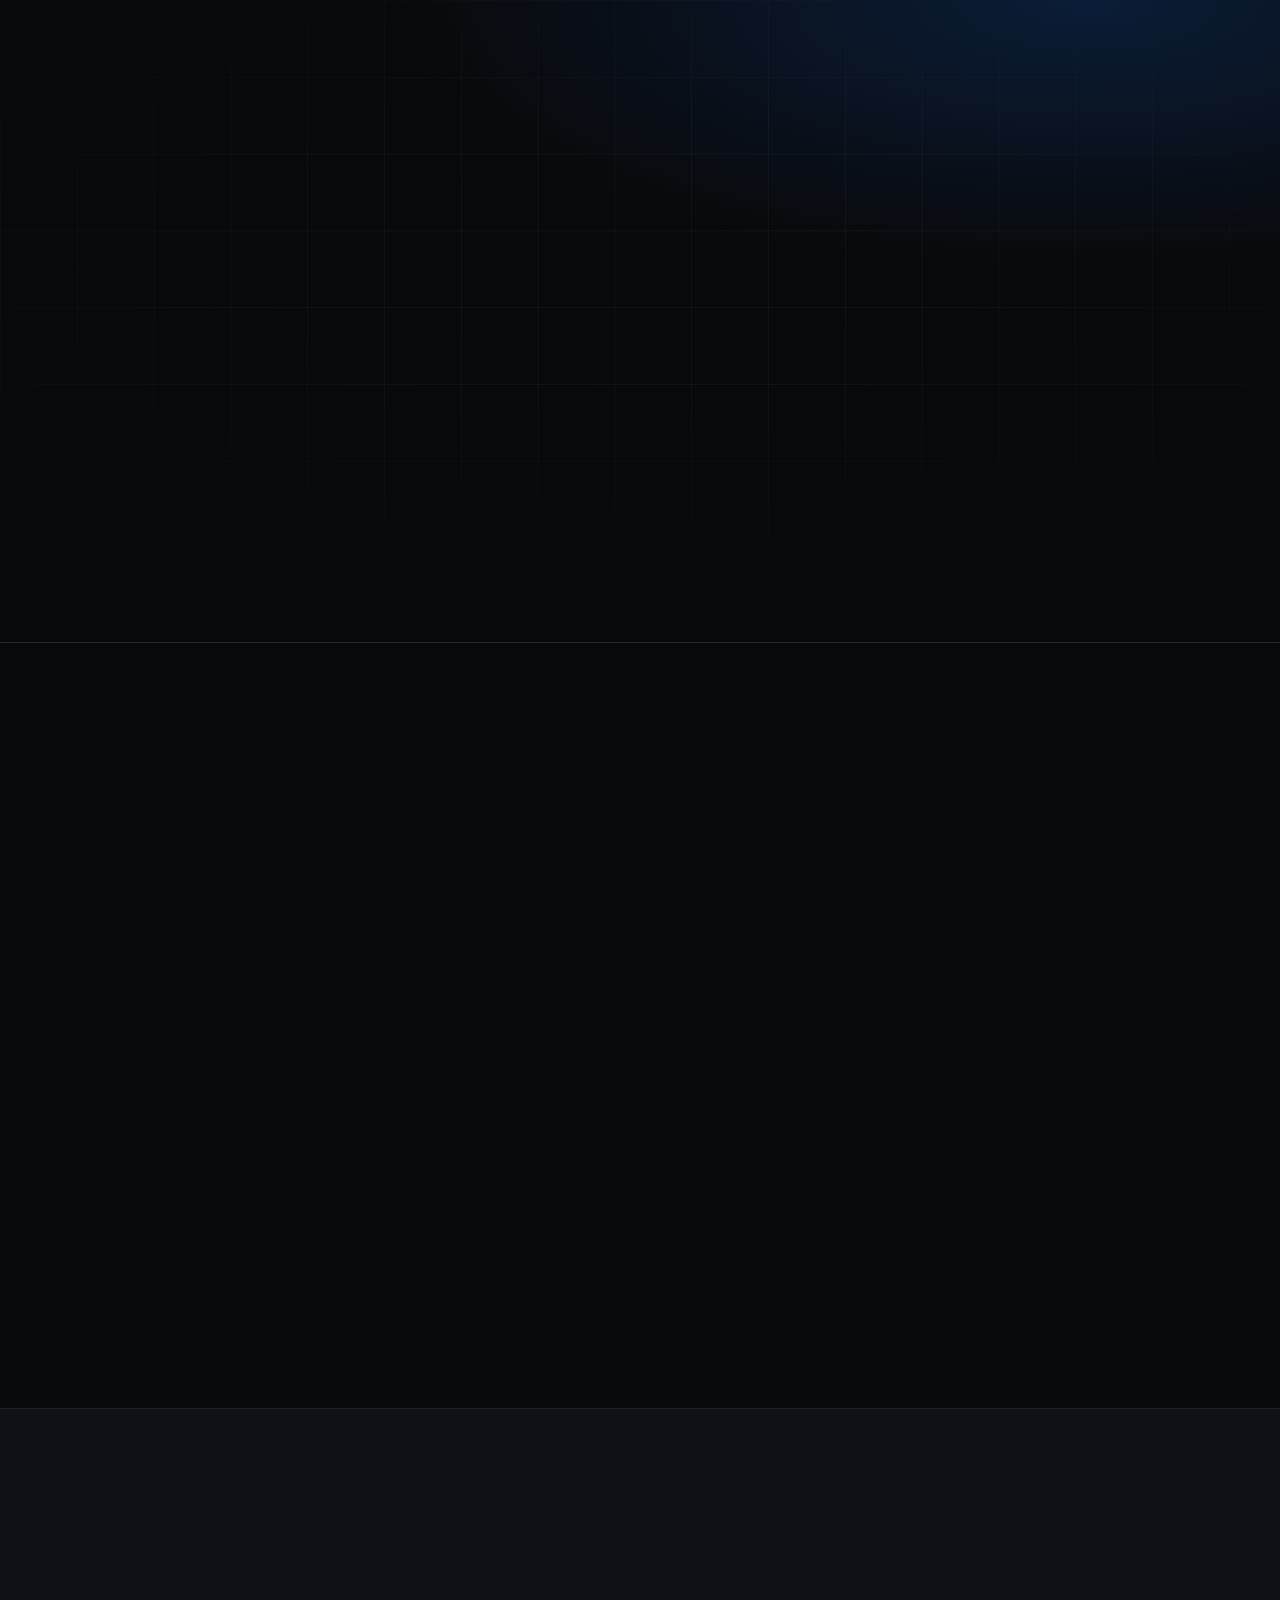
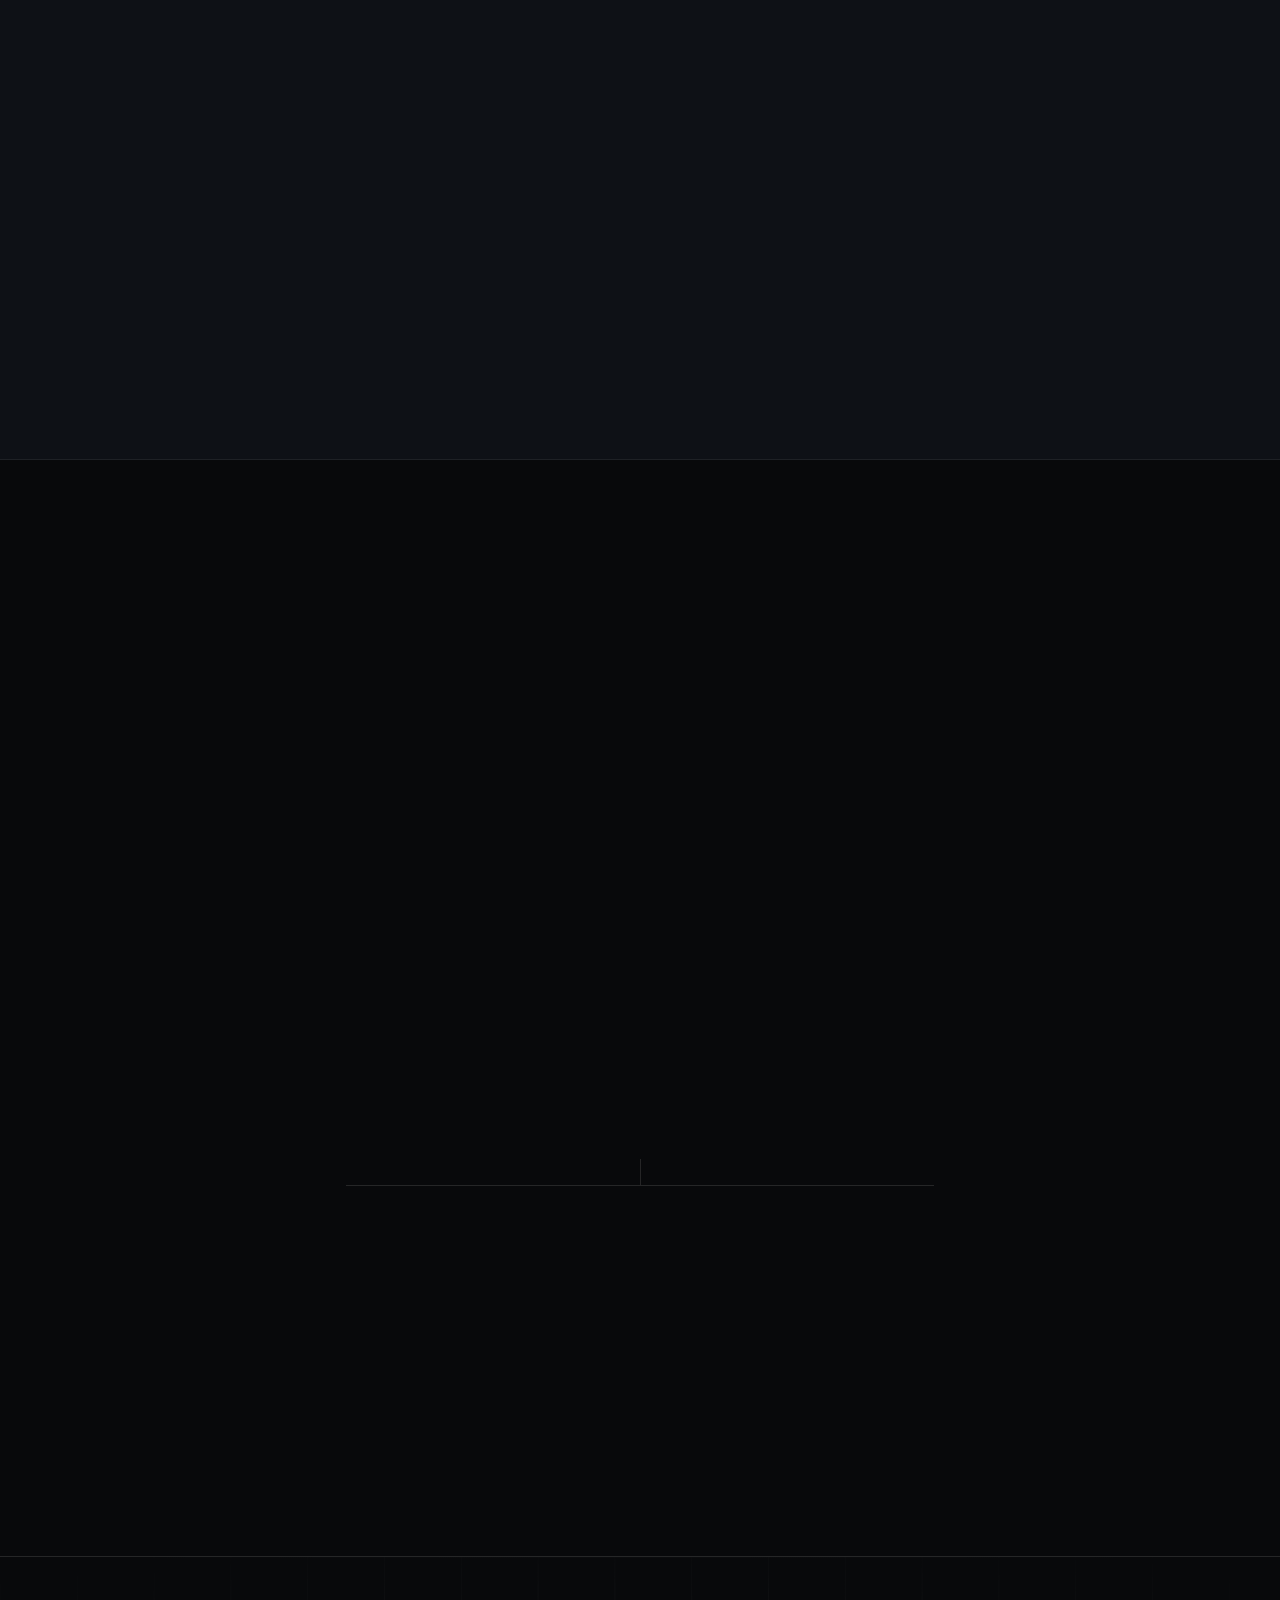
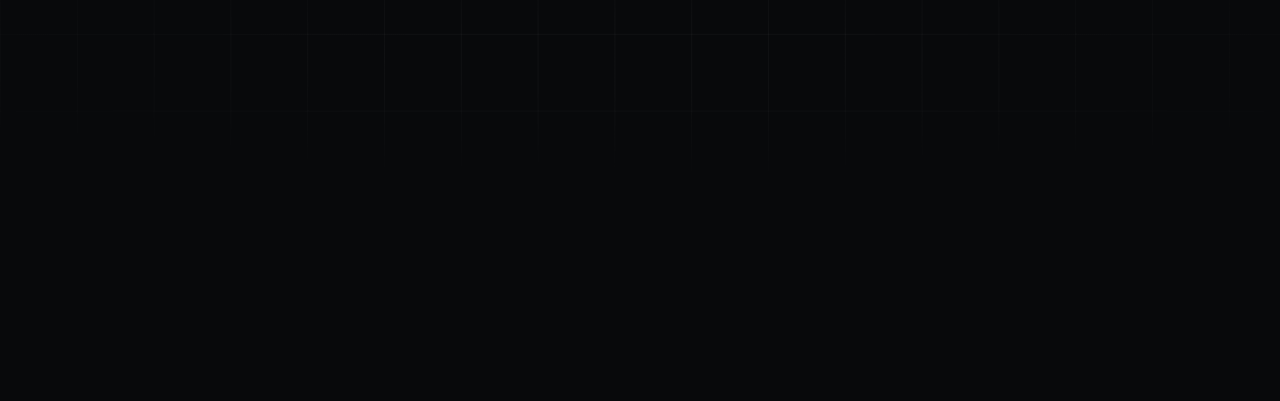
==== commit d86c8fe5: "英文文案改为美式书写，抖音二维码可点击跳转 全站英文原为英式书写，对美国读者是明显的「非本地」信号。本次统一为美式：  拼写  modelling→modeling、licence→license、c" ====
--- a/about.html
+++ b/about.html
@@ -4,7 +4,7 @@
 <meta charset="UTF-8">
 <meta name="viewport" content="width=device-width, initial-scale=1">
 <title>About — Tiangong Kaiwu</title>
-<meta name="description" content="Tiangong Kaiwu (Shenzhen) Technology Co., Ltd. — a 300-strong delivery team building on the DFC digital construction platform and delivering design on it since 2015. 1000+ benchmark projects, 13 invention patents, Class A design licences.">
+<meta name="description" content="Tiangong Kaiwu (Shenzhen) Technology Co., Ltd. — a 300-strong delivery team building on the DFC digital construction platform and delivering design on it since 2015. 1000+ benchmark projects, 13 invention patents, Class A design licenses.">
 <link rel="icon" href="assets/img/tgkw-logo.svg" type="image/svg+xml">
 <link rel="icon" href="assets/img/favicon-180.png" sizes="180x180">
 <link rel="apple-touch-icon" href="assets/img/favicon-180.png">
@@ -23,7 +23,7 @@
         <span data-lang="zh">我们写软件，也亲自做项目</span>
       </h1>
       <p class="h-sub reveal" data-delay="110">
-        <span data-lang="en">Years of design and delivery practice, consolidated into digital construction software, AI design tools and a standardised service system.</span>
+        <span data-lang="en">A decade of design and delivery experience, built into digital construction software, AI design tools, and a standardized service system.</span>
         <span data-lang="zh">我们将多年建筑设计与项目交付经验，沉淀为数字建造软件、AI 设计工具和标准化服务体系。</span>
       </p>
       <p class="lede reveal" data-delay="150">
@@ -42,11 +42,11 @@
         </h2>
         <div>
           <p class="lede reveal" data-delay="60">
-            <span data-lang="en">The company was registered in Shenzhen in September 2015 as Qiaoduo Tiangong, working in architectural fit-out. Commercial tools could not sustain the cost pressure and delivery pace of that market, so the team began developing its own. In December 2021 the shareholding was restructured and Tiangong Kaiwu was formed to productise them.</span>
+            <span data-lang="en">The company was registered in Shenzhen in September 2015 as Qiaoduo Tiangong, working in architectural fit-out. Commercial tools could not sustain the cost pressure and delivery pace of that market, so the team began developing its own. In December 2021 the shareholding was restructured and Tiangong Kaiwu was formed to turn those tools into products.</span>
             <span data-lang="zh">公司前身"巧夺天宫"于 2015 年 9 月在深圳注册，主营建筑装饰业务。面对国内装饰行业高成本压力与高交付节奏，既有商业软件难以支撑实际生产需求，团队因此启动自主工具研发。2021 年 12 月完成股权重置，设立天宫开物，将内部工具正式产品化。</span>
           </p>
           <p class="lede reveal" data-delay="100" style="margin-top:20px">
-            <span data-lang="en">Over ¥100m has since gone into DFC, TAI and ADC, along one consistent technical line: a single data model carried from the first sketch through to handover, rather than a set of independent point tools.</span>
+            <span data-lang="en">Over ¥100m has since gone into DFC, TAI, and ADC, along one consistent technical line: a single data model carried from the first sketch through to handover, rather than a set of independent point tools.</span>
             <span data-lang="zh">此后在 DFC、TAI 与 ADC 上的累计投入超过 1 亿元，技术路线始终一致：以一套贯穿从方案草图到竣工交付全过程的数据模型为核心，而非提供彼此独立的单点工具。</span>
           </p>
         </div>
@@ -56,13 +56,13 @@
         <li>
           <span class="stats__n">300</span>
           <span class="stats__l"><span data-lang="en">In the delivery team</span><span data-lang="zh">实施落地团队</span></span>
-          <span class="stats__d"><span data-lang="en">Architecture, structure, MEP, fit-out, façade and landscape squads in Shenzhen, Shanghai, Beijing and Hangzhou.</span>
+          <span class="stats__d"><span data-lang="en">Architecture, structure, MEP, fit-out, façade, and landscape squads in Shenzhen, Shanghai, Beijing, and Hangzhou.</span>
             <span data-lang="zh">建筑、结构、机电、装饰、幕墙、园林各专业项目组，分布于深圳、上海、北京、杭州。</span></span>
         </li>
         <li>
           <span class="stats__n">10<small> 年+</small></span>
           <span class="stats__l"><span data-lang="en">Building the platform</span><span data-lang="zh">平台自研积累</span></span>
-          <span class="stats__d"><span data-lang="en">From the first in-house tool in 2015 to DFC, TAI and ADC today.</span>
+          <span class="stats__d"><span data-lang="en">From the first in-house tool in 2015 to DFC, TAI, and ADC today.</span>
             <span data-lang="zh">从 2015 年自用的第一版工具，到今天的 DFC、TAI 与 ADC。</span></span>
         </li>
         <li>
@@ -74,7 +74,7 @@
         <li>
           <span class="stats__n">1000<sup>+</sup></span>
           <span class="stats__l"><span data-lang="en">Benchmark projects</span><span data-lang="zh">标杆项目案例</span></span>
-          <span class="stats__d"><span data-lang="en">HQ towers, hotels, malls, housing, hospitals, theatres, stadiums, convention centres, museums and chain rollouts.</span>
+          <span class="stats__d"><span data-lang="en">HQ towers, hotels, malls, housing, hospitals, theaters, stadiums,, convention centers, museums, and chain rollouts.</span>
             <span data-lang="zh">总部大厦、酒店、商场、住宅、医院、大剧院、体育场馆、会议中心、博物馆与连锁品牌。</span></span>
         </li>
       </ul>
@@ -90,13 +90,13 @@
           <dd><span data-lang="en">To build a world-class digital ecosystem for the construction industry.</span>
               <span data-lang="zh">建设世界一流的建筑产业数字化生态发展平台。</span></dd></div>
         <div><dt><span data-lang="en">Mission</span><span data-lang="zh">使命</span></dt>
-          <dd><span data-lang="en">Create digital productivity; build an industry where trust is equal and transparent.</span>
+          <dd><span data-lang="en">Advance digital productivity and build an industry where trust is open and evenly shared.</span>
               <span data-lang="zh">创新数字生产力，建设平等透明的产业信用。</span></dd></div>
         <div><dt><span data-lang="en">Values</span><span data-lang="zh">价值观</span></dt>
-          <dd><span data-lang="en">Trust through data · wisdom shared · know the end from the beginning · go far together.</span>
+          <dd><span data-lang="en">Trust built on data · Shared intelligence · Know the end from the beginning · Go further together</span>
               <span data-lang="zh">数字互信 · 智慧相伴 · 见始知终 · 力聚行远</span></dd></div>
         <div><dt><span data-lang="en">How we work</span><span data-lang="zh">三精原则</span></dt>
-          <dd><span data-lang="en">Define the right outcome before building it; close every issue to the model and the site; turn each project into a standard the next one can reuse.</span>
+          <dd><span data-lang="en">Define the right outcome before building it, resolve every issue against both the model and the site, and turn each project into a standard the next one can reuse.</span>
               <span data-lang="zh">精准界定——先定义正确结果；精效靠谱——问题闭环到底、成果能验证；精进创新——把项目经验沉淀为可复制的标准。</span></dd></div>
       </dl>
     </div>
@@ -120,7 +120,7 @@
           <p class="org__name">天宫开物（深圳）科技有限公司
             <span class="org__en">Tiangong Kaiwu (Shenzhen) Technology Co., Ltd.</span></p>
           <p class="org__d">
-            <span data-lang="en">Formed December 2021. Develops the DFC digital construction platform, the TAI AI platform and the ADC project management system, and delivers design on them. National High-Tech Enterprise. tgkw.com</span>
+            <span data-lang="en">Formed December 2021. Develops the DFC digital construction platform, the TAI AI platform, and the ADC project management system, and delivers design on them. National High-Tech Enterprise. tgkw.com</span>
             <span data-lang="zh">2021 年 12 月设立。自主研发 DFC 数字建造平台、TAI 人工智能平台与 ADC 项目管理系统，并以此承接设计交付业务。国家高新技术企业。tgkw.com</span>
           </p>
         </div>
@@ -130,10 +130,10 @@
             <p class="org__name">深装总数字建造（深圳）有限公司
               <span class="org__en">SZGE Digital Construction (Shenzhen)</span></p>
             <p class="org__d">
-              <span data-lang="en">Holds the Class A decoration engineering design licence under which fit-out work is signed.</span>
+              <span data-lang="en">Holds the Class A decoration engineering design license under which fit-out work is signed.</span>
               <span data-lang="zh">具备建筑装饰工程设计专项甲级资质，装饰类业务由其签署。</span>
             </p>
-            <span class="org__hold"><i></i><span data-lang="en">Controlled</span><span data-lang="zh">控股</span></span>
+            <span class="org__hold"><i></i><span data-lang="en">Majority-owned</span><span data-lang="zh">控股</span></span>
           </div>
           <div class="org__node reveal" data-delay="140">
             <p class="org__name">天宫子午（深圳）科技有限公司
@@ -142,7 +142,7 @@
               <span data-lang="en">Operates the TAI AI platform at tgtai.com.</span>
               <span data-lang="zh">运营 TAI 人工智能平台 tgtai.com。</span>
             </p>
-            <span class="org__hold"><i></i><span data-lang="en">Operating</span><span data-lang="zh">运营主体</span></span>
+            <span class="org__hold"><i></i><span data-lang="en">Operating entity</span><span data-lang="zh">运营主体</span></span>
           </div>
         </div>
       </div>
@@ -153,7 +153,7 @@
     <div class="blueprint"></div>
     <div class="wrap cta__in">
       <h2 class="h2 reveal" style="max-width:22ch">
-        <span data-lang="en">Partners, resellers and press welcome</span>
+        <span data-lang="en">For partners, resellers, and press</span>
         <span data-lang="zh">欢迎合作伙伴、渠道商与媒体洽询</span>
       </h2>
       <div class="btn-row reveal" data-delay="60" style="margin-top:0">
--- a/assets/css/main.css
+++ b/assets/css/main.css
@@ -856,20 +856,23 @@
 }
 
 /* ---- 23g. Footer QR codes -----------------------------------------------
-   Sits at the bottom of the footer's left column. The codes keep a white
-   plate because a scanner needs the quiet zone light — inverting them onto
-   the dark footer would stop them scanning on many phones.
+   The codes sit straight on the footer with no plate behind them. Each image
+   carries its own light field — the square one a two-module quiet zone, the
+   round one its disc — because a scanner needs that light margin; what was
+   removed is the extra white frame around it, not the quiet zone itself.
+   Size matters more than it looks: below roughly 100px these codes stop
+   resolving on a phone, which is why they are 116px and not 88px.
    ------------------------------------------------------------------------ */
-.qr{ display:flex; gap:18px; margin-top:26px; }
-.qr figure{ margin:0; width:88px; }
-.qr img{ width:88px; height:88px; object-fit:contain;
-  background:#fff; padding:5px; border-radius:var(--radius);
-  border:1px solid var(--line); transition:.25s var(--ease); }
-.qr figure:hover img{ border-color:color-mix(in srgb, var(--brand-lift) 55%, var(--line));
-  transform:translateY(-2px); }
-.qr figcaption{ margin-top:8px; font-family:var(--font-mono); font-size:10px;
-  letter-spacing:.1em; text-transform:uppercase; color:var(--faint); line-height:1.4; }
-@media (max-width:520px){ .qr figure,.qr img{ width:76px; } .qr img{ height:76px; } }
+.qr{ display:flex; gap:20px; margin-top:28px; }
+.qr figure{ margin:0; }
+.qr img{ display:block; width:116px; height:116px; object-fit:contain;
+  transition:transform .25s var(--ease); }
+.qr figure:hover img{ transform:translateY(-2px); }
+.qr a{ display:block; }
+.qr a:focus-visible{ outline:2px solid var(--brand-lift); outline-offset:4px; border-radius:var(--radius); }
+.qr figcaption{ margin-top:10px; font-family:var(--font-mono); font-size:10px;
+  letter-spacing:.1em; text-transform:uppercase; color:var(--faint); line-height:1.5; }
+@media (max-width:520px){ .qr img{ width:100px; height:100px; } }
 
 /* ---- 24. Pre-hydration guard -------------------------------------------- */
 header[data-hdr]{ position:fixed; inset:0 0 auto 0; z-index:100; height:68px; }
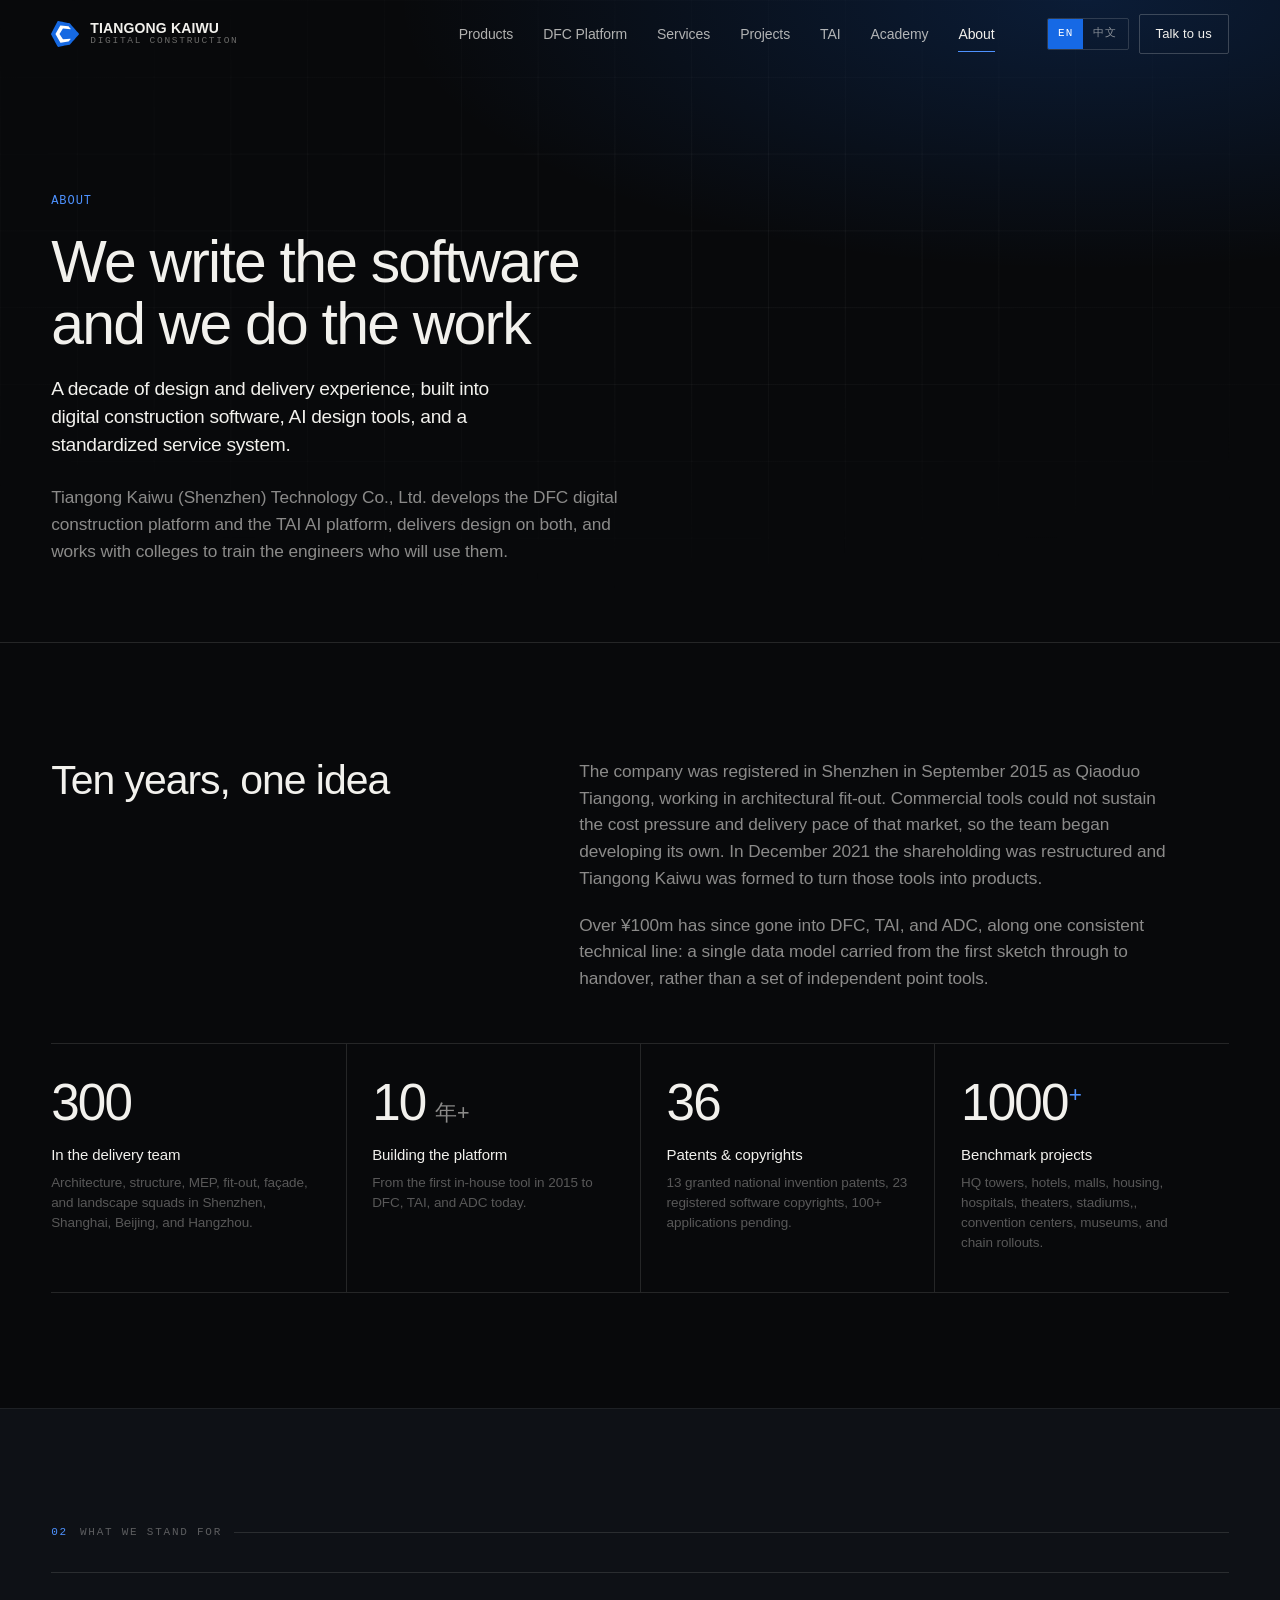
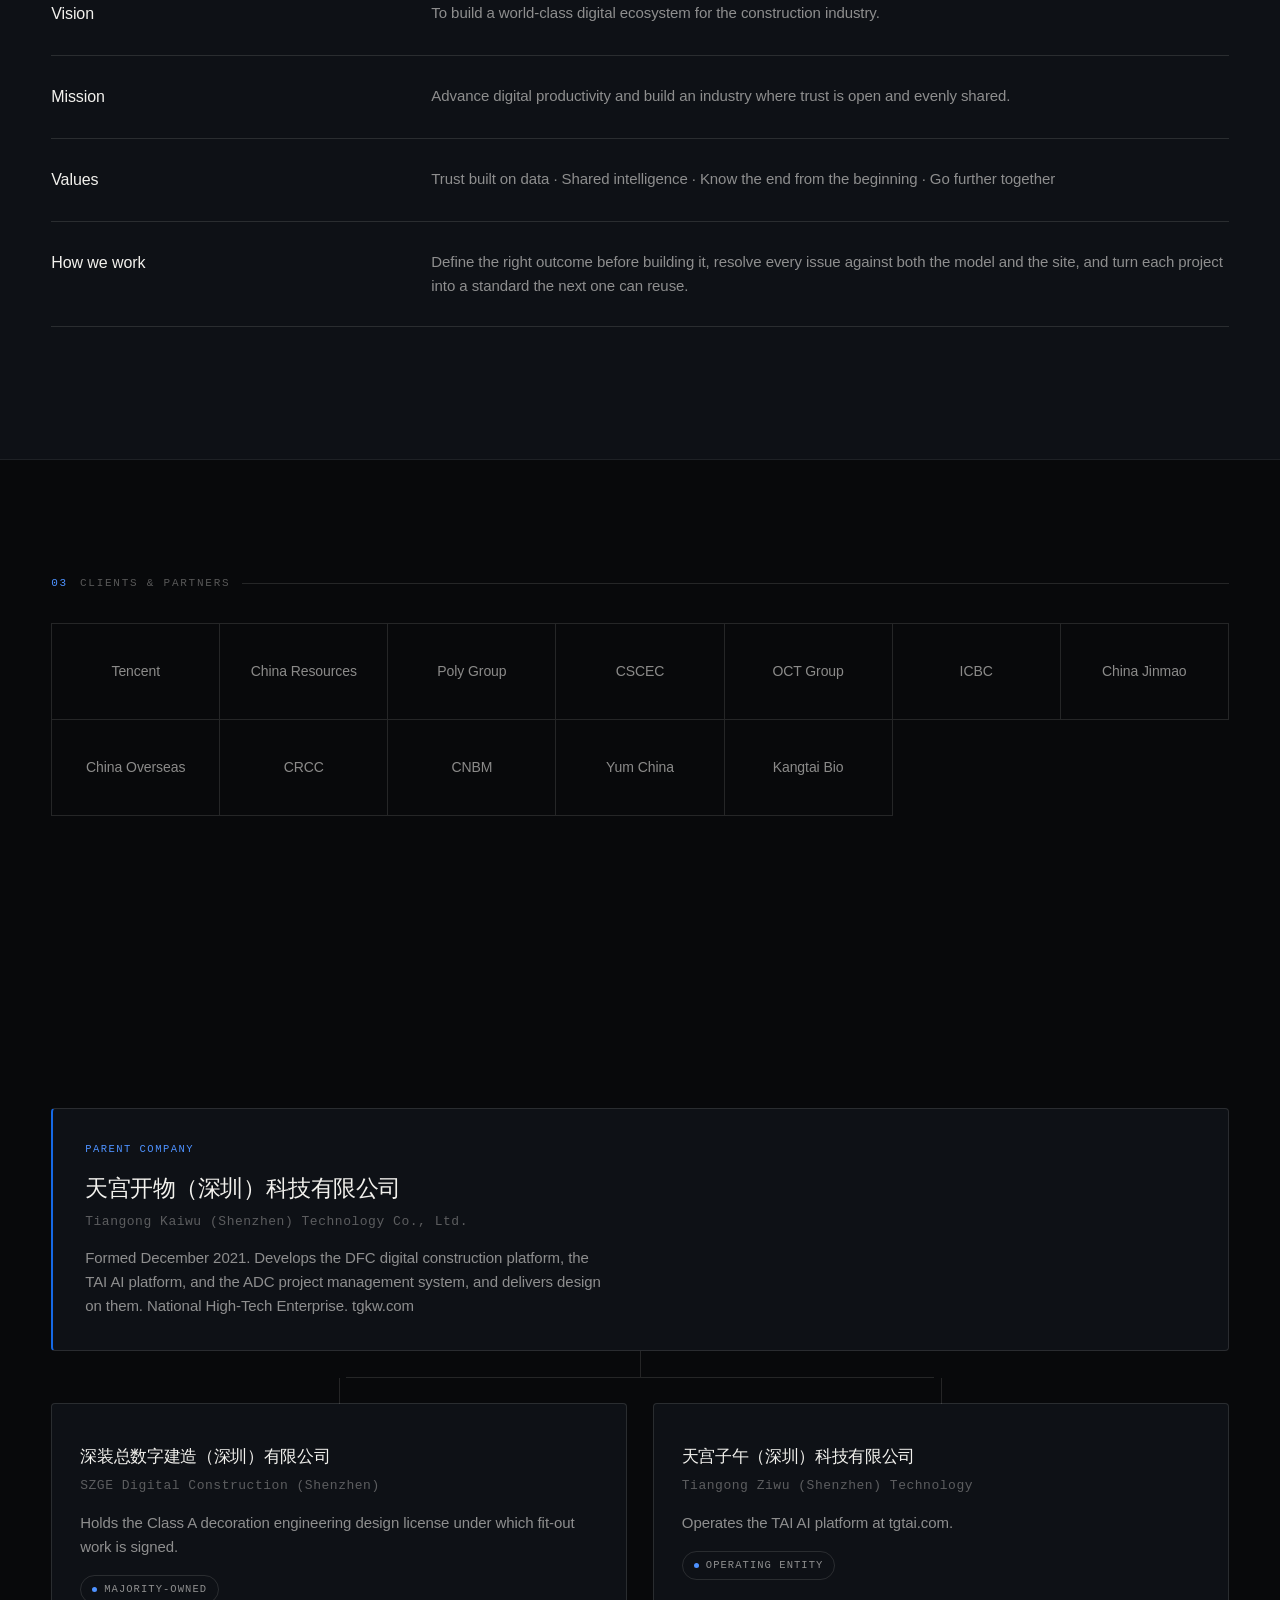
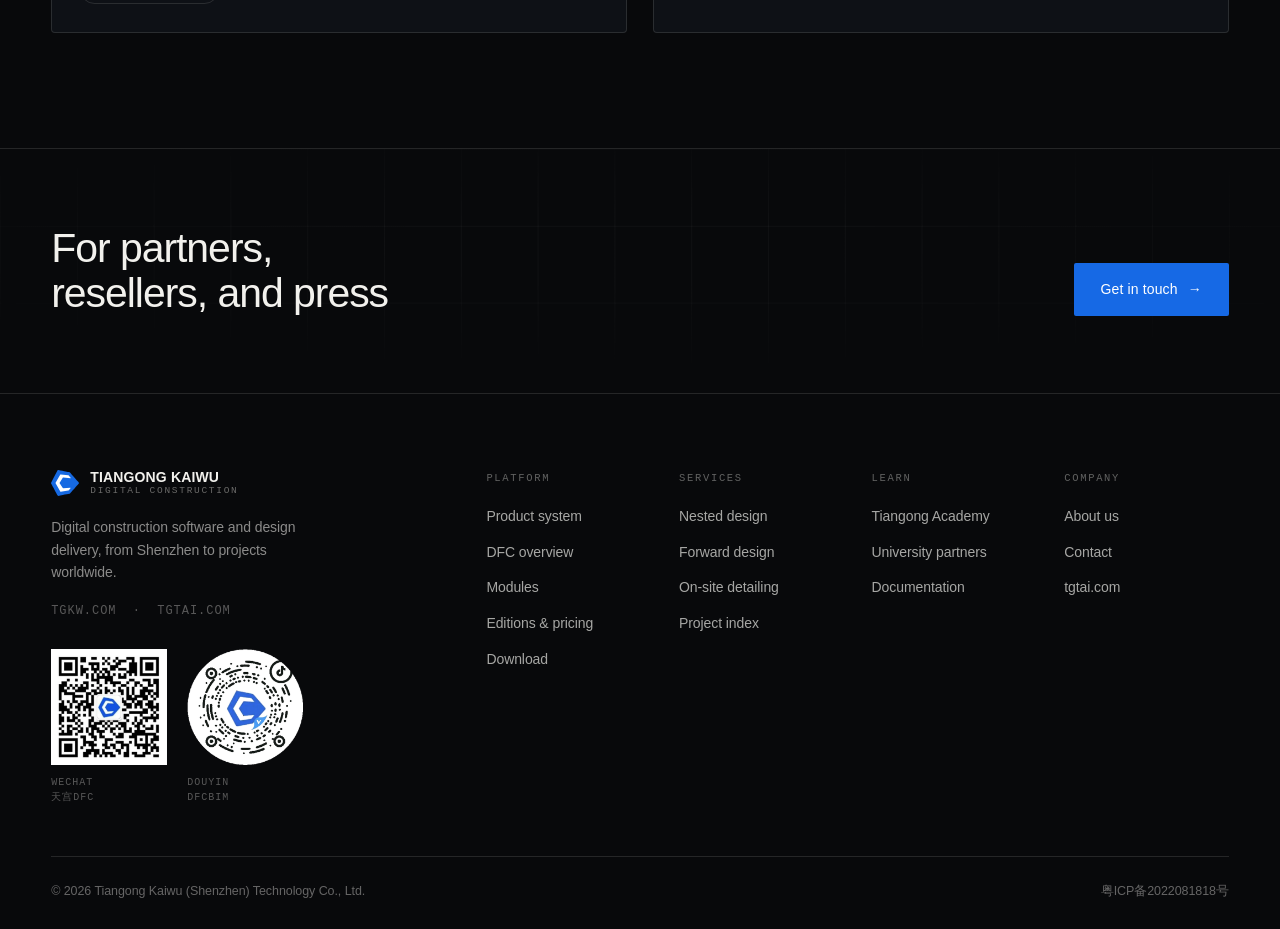
==== commit ebdae387: "语言自动判定：修正 lang 属性，并提前到首屏绘制之前 按系统语言自动切换本就在工作（zh-CN / zh-TW 判为中文，其余回落英文）， 实测确认。但有两处缺陷：  一、`<html lang>" ====
--- a/about.html
+++ b/about.html
@@ -8,6 +8,15 @@
 <link rel="icon" href="assets/img/tgkw-logo.svg" type="image/svg+xml">
 <link rel="icon" href="assets/img/favicon-180.png" sizes="180x180">
 <link rel="apple-touch-icon" href="assets/img/favicon-180.png">
+<script>
+/* Decide the language before first paint, so a Chinese visitor never sees a
+   flash of English. assets/js/site.js repeats this logic (TG.pickLang /
+   TG.applyLang) — if you change one, change the other. */
+(function(){try{var q=new URLSearchParams(location.search).get("lang"),
+s=localStorage.getItem("tg-lang"),n=(navigator.language||"en").toLowerCase(),
+l=(q==="zh"||q==="en")?q:(s||(n.indexOf("zh")===0?"zh":"en")),d=document.documentElement;
+d.setAttribute("data-lang",l);d.setAttribute("lang",l==="zh"?"zh-CN":"en");}catch(e){}})();
+</script>
 <link rel="stylesheet" href="assets/css/main.css">
 </head>
 <body>
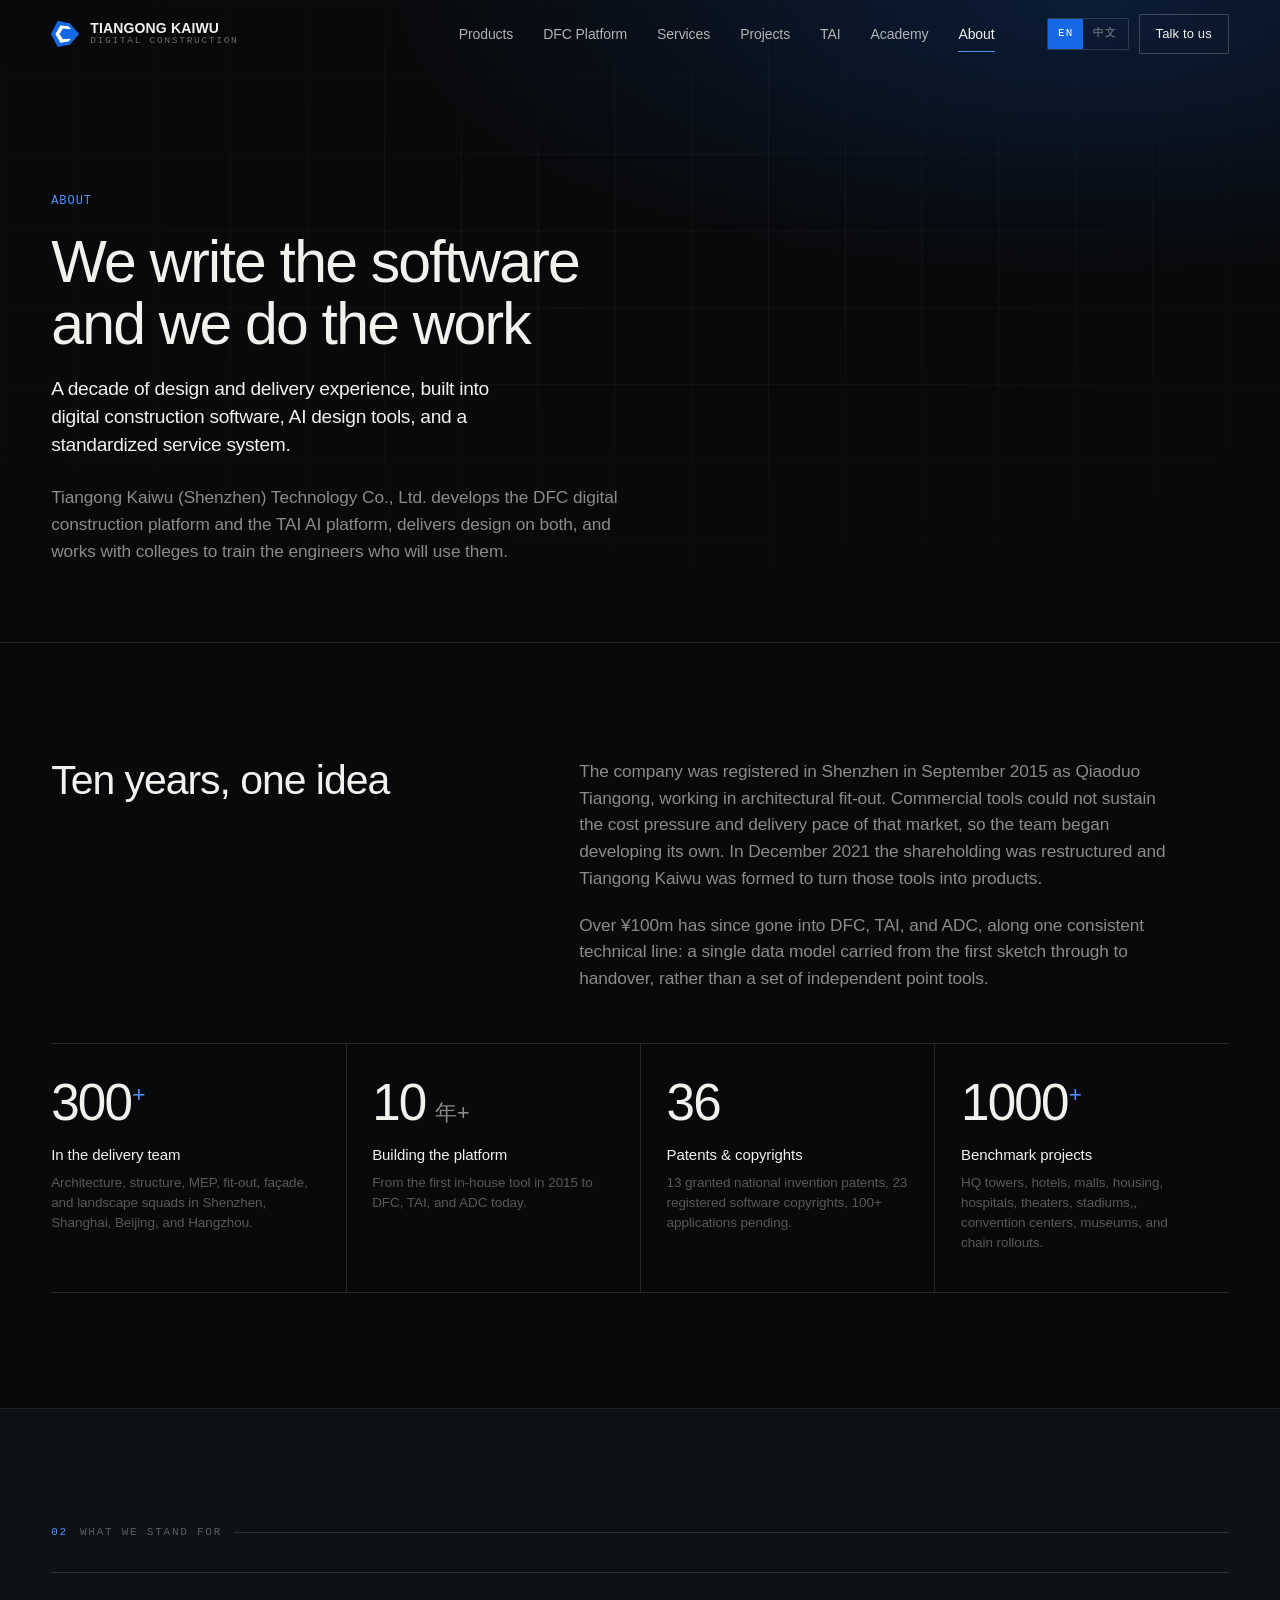
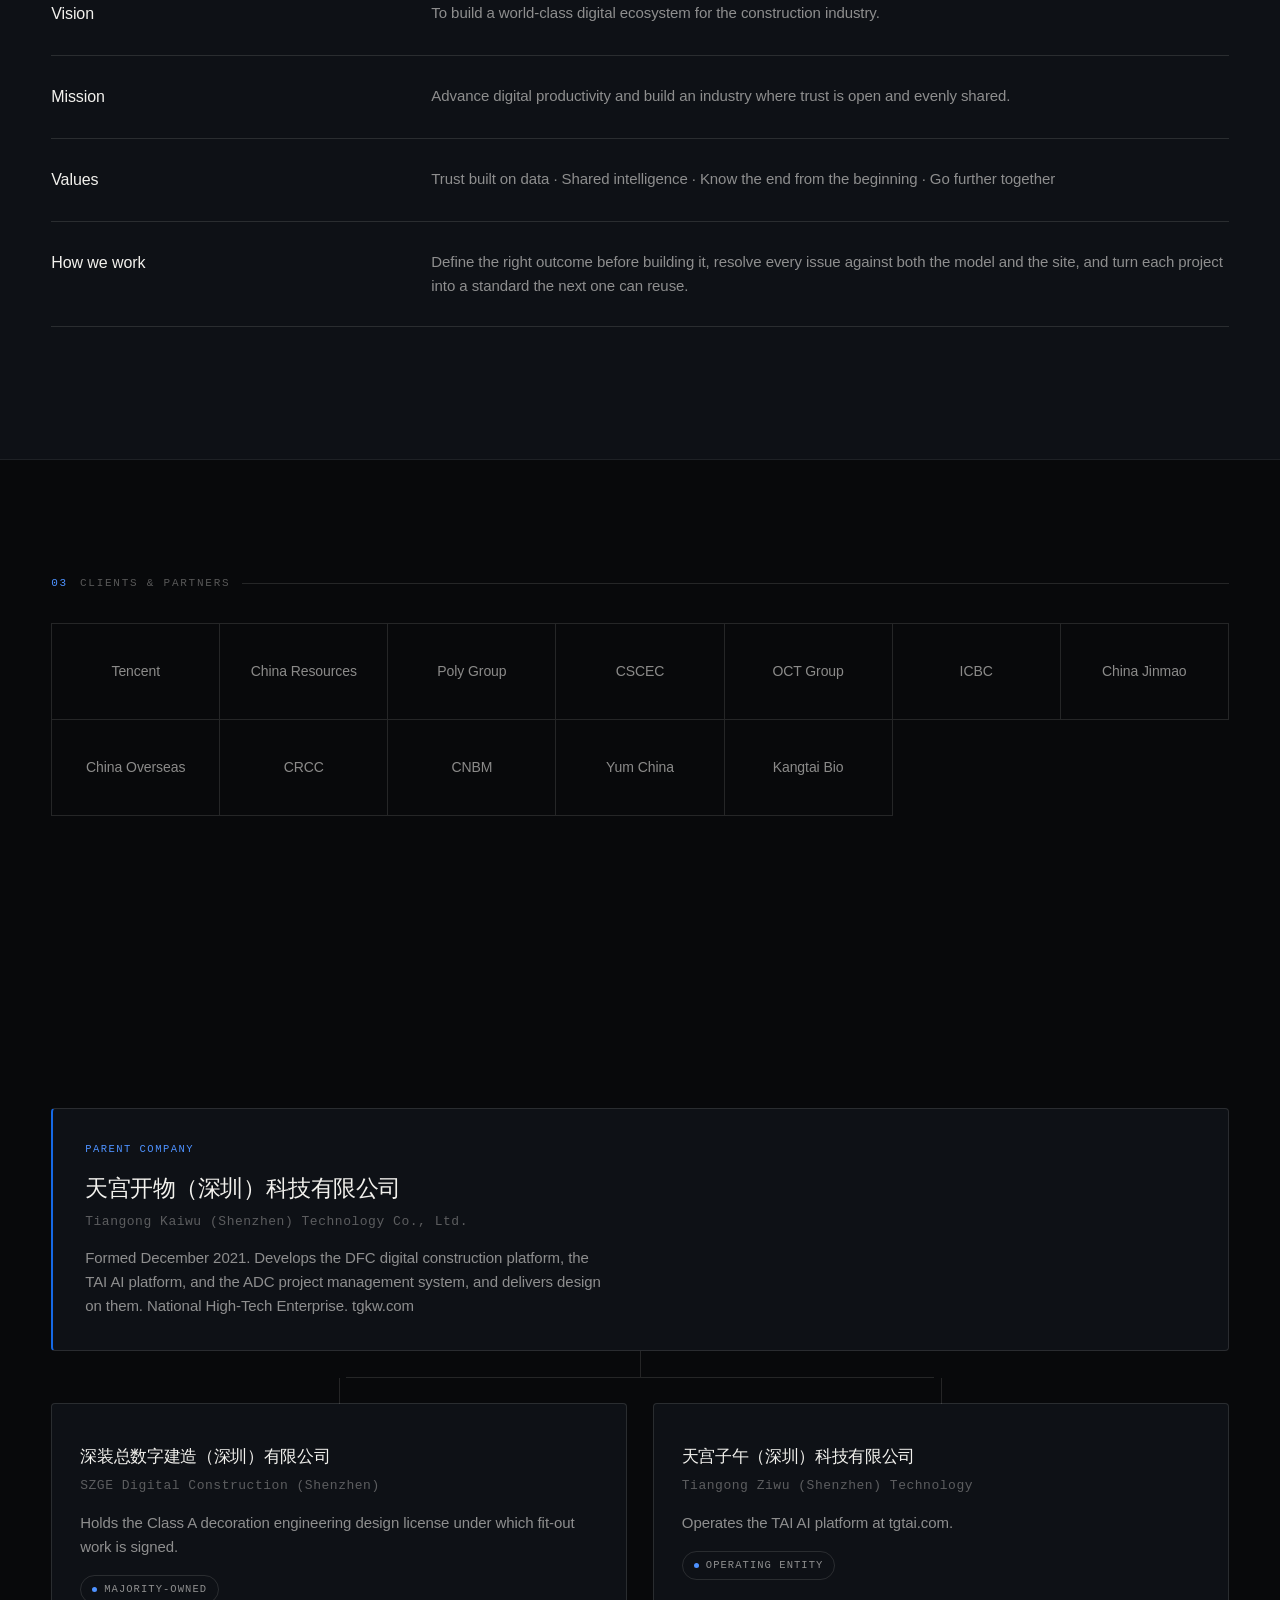
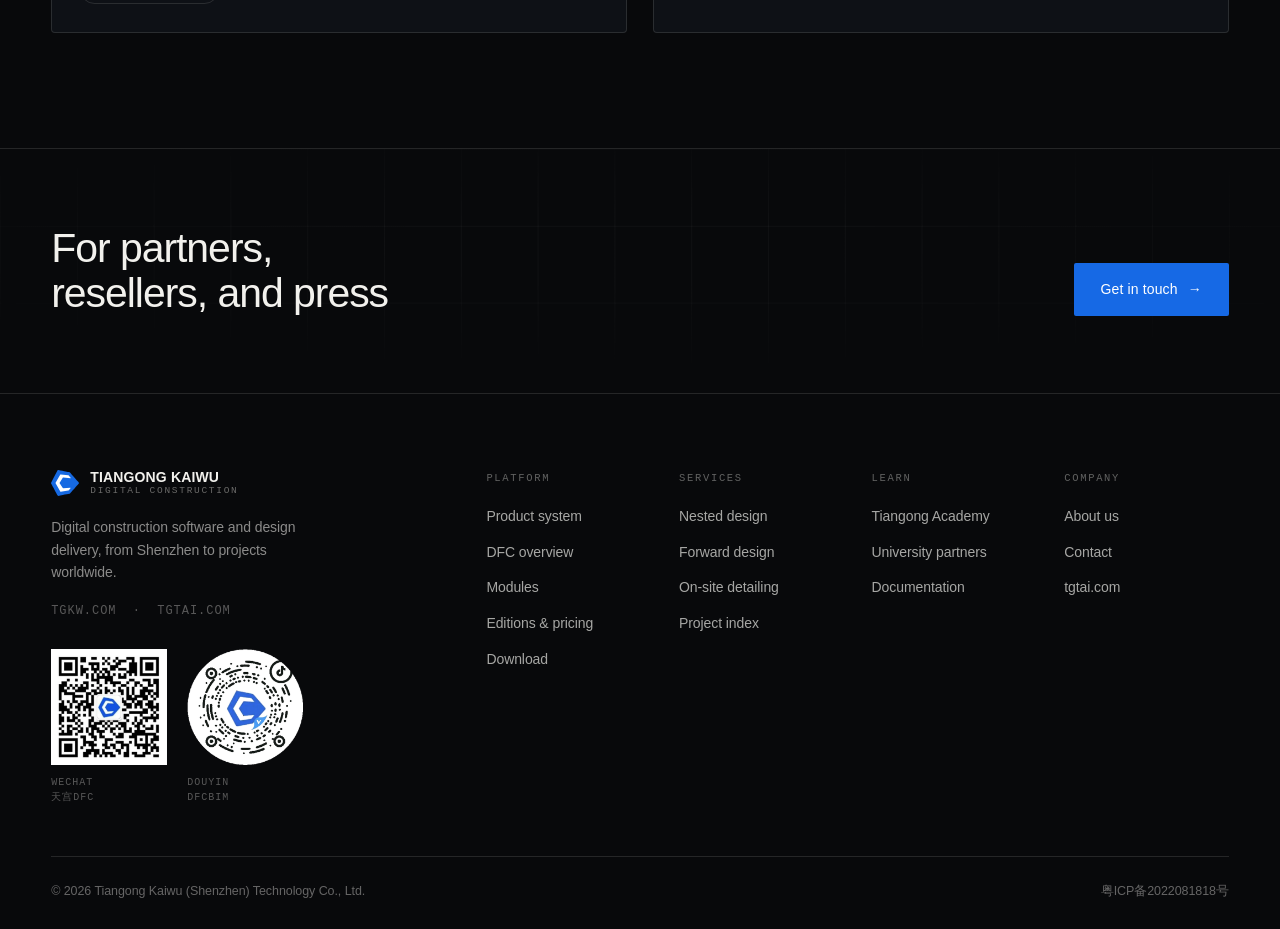
==== commit 89bed03a: "全站团队规模统一为 300+ 首页首屏已改为 300+，但 about 数据条、services 与 index 的正文、以及两处 meta description 仍写 300，同一个数字在站内不一" ====
--- a/about.html
+++ b/about.html
@@ -4,7 +4,7 @@
 <meta charset="UTF-8">
 <meta name="viewport" content="width=device-width, initial-scale=1">
 <title>About — Tiangong Kaiwu</title>
-<meta name="description" content="Tiangong Kaiwu (Shenzhen) Technology Co., Ltd. — a 300-strong delivery team building on the DFC digital construction platform and delivering design on it since 2015. 1000+ benchmark projects, 13 invention patents, Class A design licenses.">
+<meta name="description" content="Tiangong Kaiwu (Shenzhen) Technology Co., Ltd. — a delivery team of more than 300 building on the DFC digital construction platform and delivering design on it since 2015. 1000+ benchmark projects, 13 invention patents, Class A design licenses.">
 <link rel="icon" href="assets/img/tgkw-logo.svg" type="image/svg+xml">
 <link rel="icon" href="assets/img/favicon-180.png" sizes="180x180">
 <link rel="apple-touch-icon" href="assets/img/favicon-180.png">
@@ -63,7 +63,7 @@
 
       <ul class="stats mt-l reveal">
         <li>
-          <span class="stats__n">300</span>
+          <span class="stats__n">300<sup>+</sup></span>
           <span class="stats__l"><span data-lang="en">In the delivery team</span><span data-lang="zh">实施落地团队</span></span>
           <span class="stats__d"><span data-lang="en">Architecture, structure, MEP, fit-out, façade, and landscape squads in Shenzhen, Shanghai, Beijing, and Hangzhou.</span>
             <span data-lang="zh">建筑、结构、机电、装饰、幕墙、园林各专业项目组，分布于深圳、上海、北京、杭州。</span></span>
